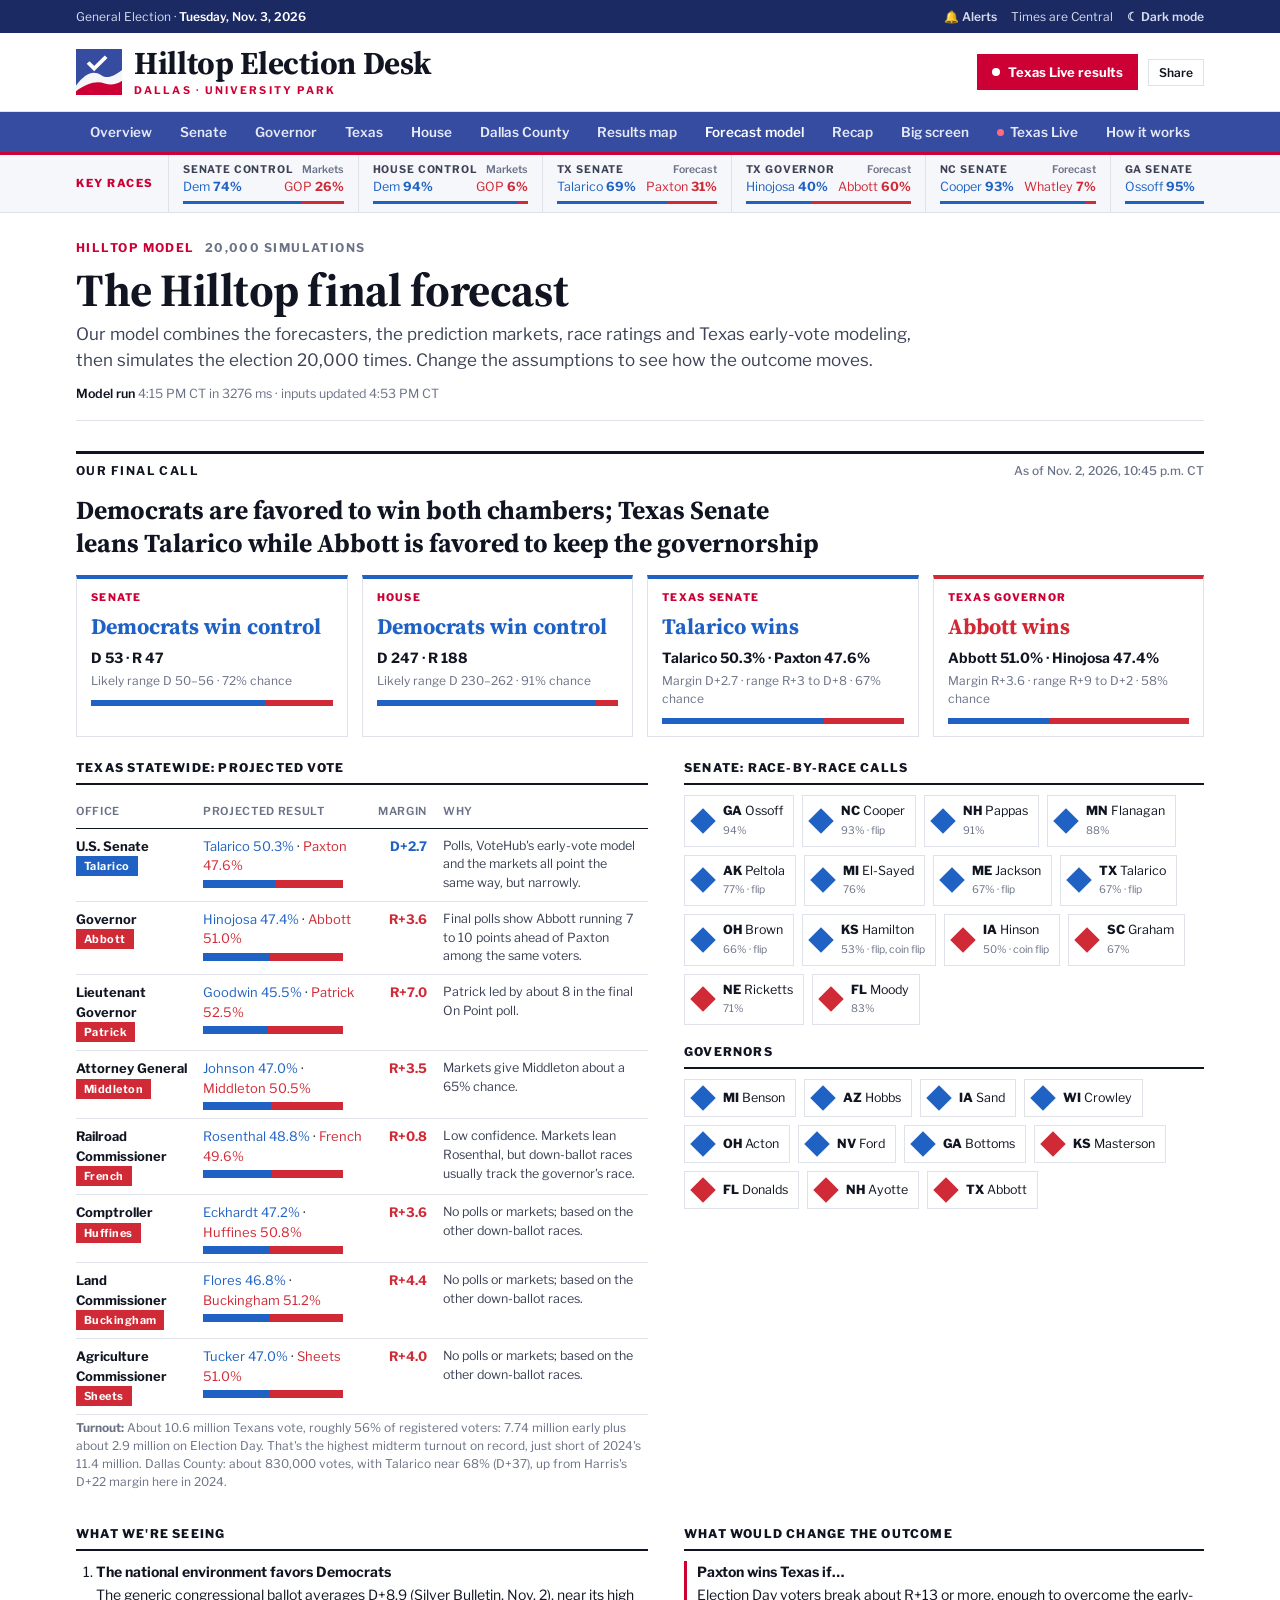
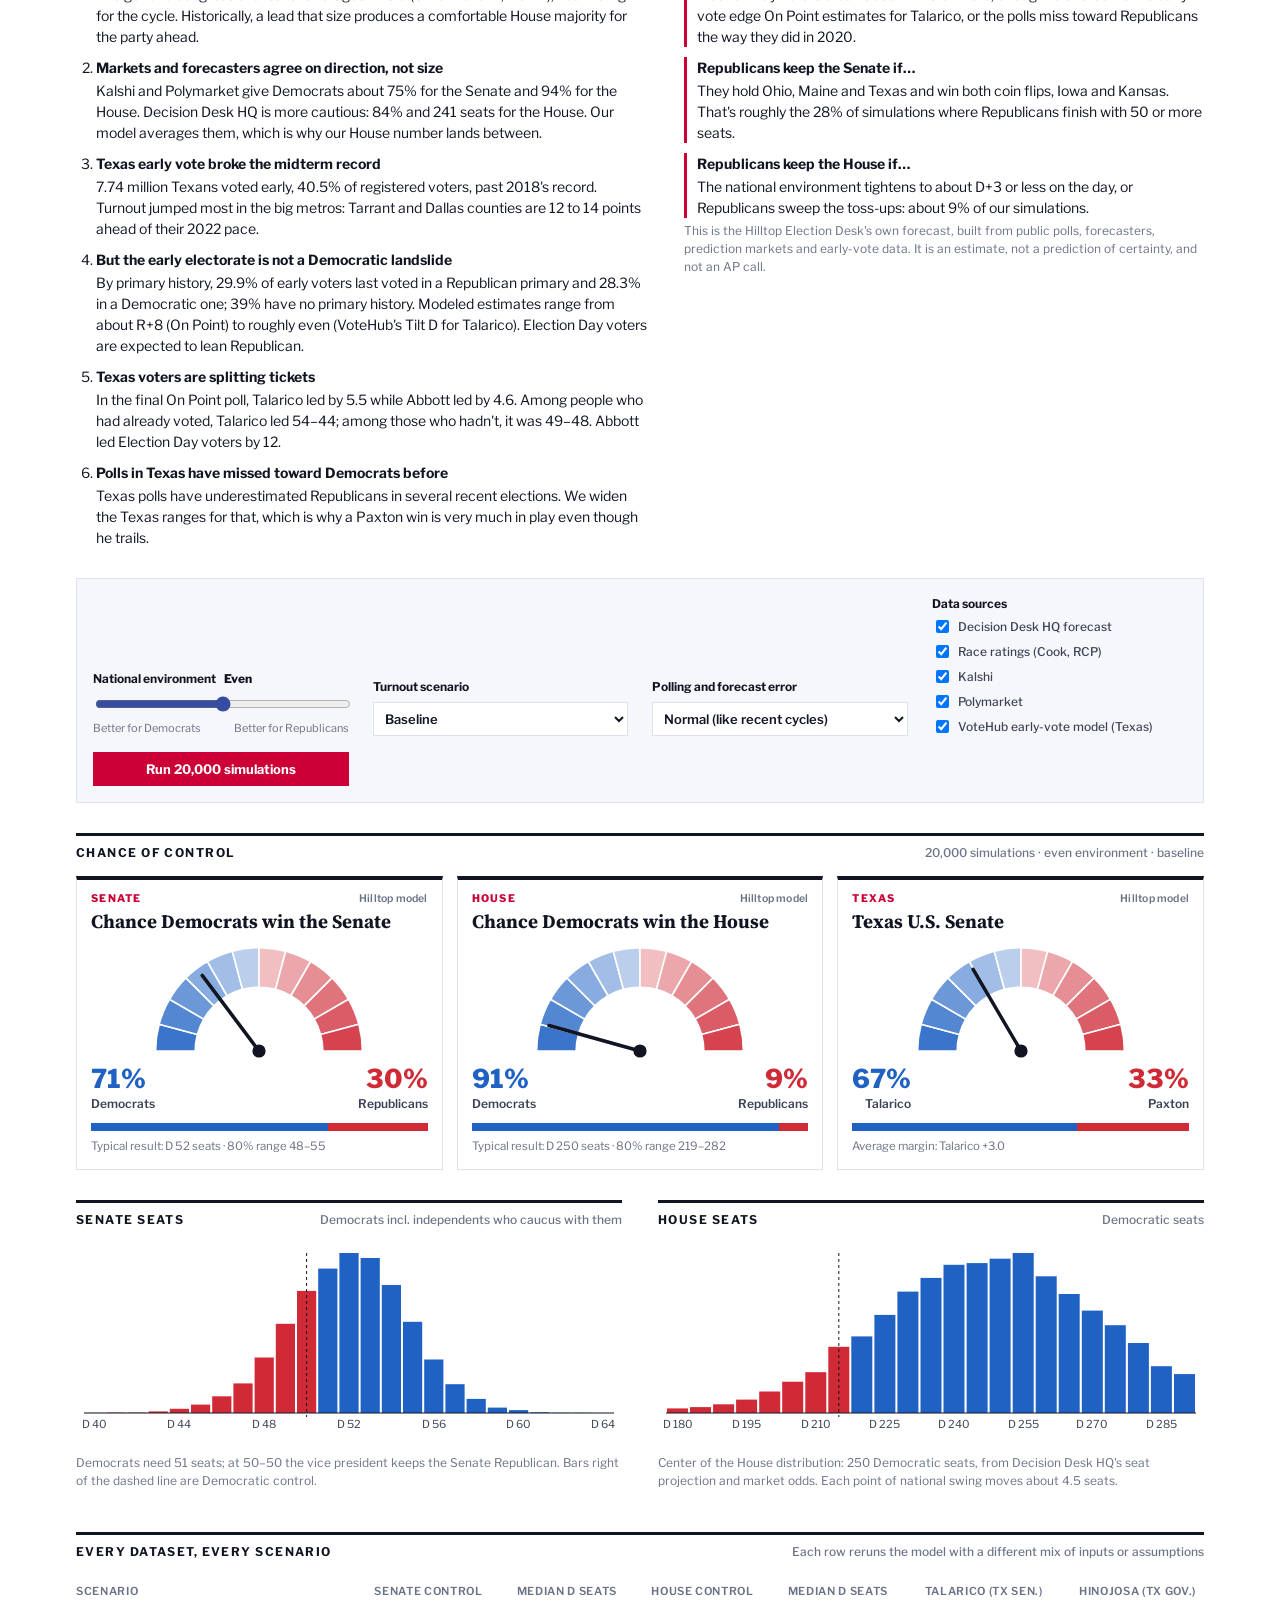
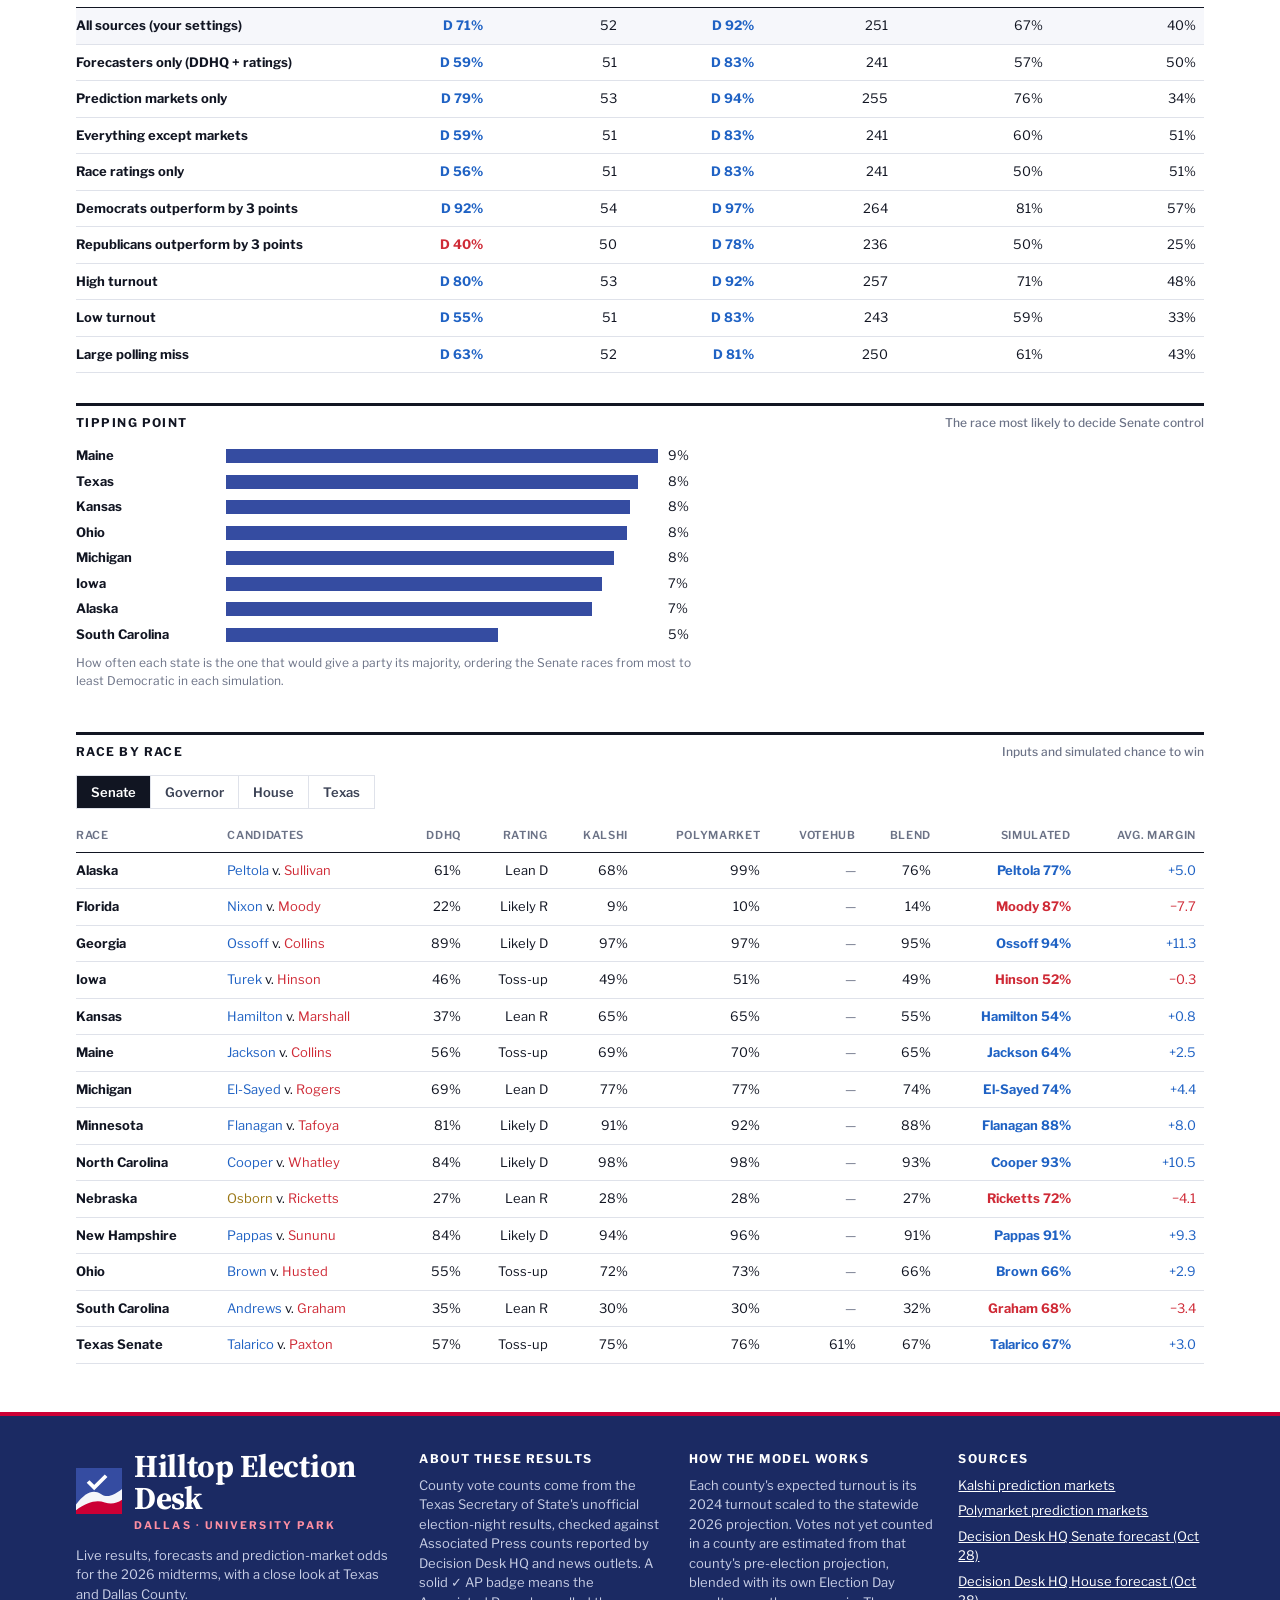
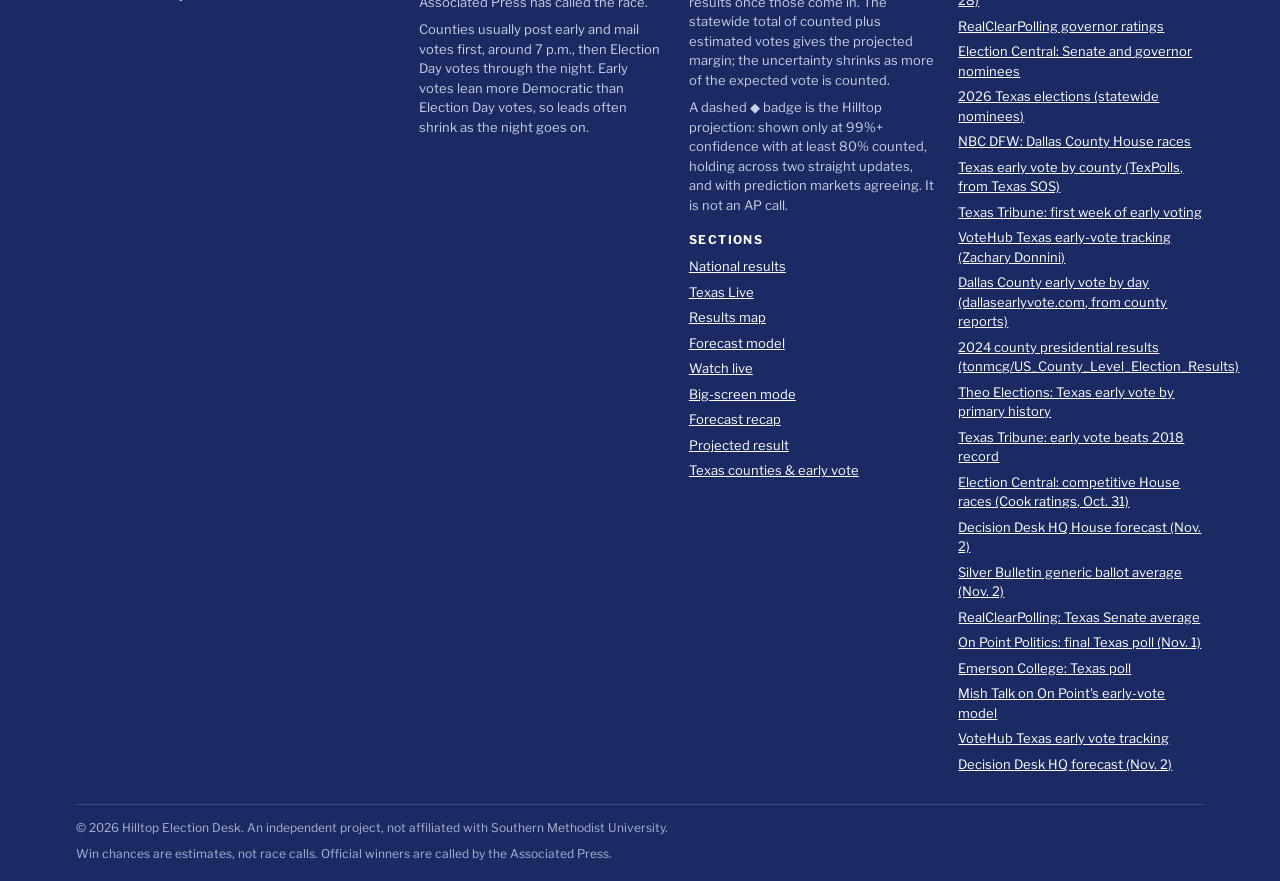
==== forecast.html @ 5ca23b51 "Fix live TV check (placeholder filter was flagging real streams); add YouTube fallback link Co-Autho" ====
<!doctype html>
<html lang="en">
<head>
<meta charset="utf-8">
<meta name="build" content="1793746517">
<meta name="viewport" content="width=device-width,initial-scale=1,viewport-fit=cover">
<title>Forecast Model · Hilltop Election Desk</title>
<meta name="description" content="The Hilltop forecast: 20,000 simulations of the 2026 midterms combining forecasters, prediction markets, ratings and early-vote modeling.">
<meta property="og:title" content="Forecast Model · Hilltop Election Desk">
<meta property="og:description" content="Live Texas results county by county, with a live projection.">
<meta property="og:type" content="website">
<meta property="og:image" content="https://analyticsguy214.github.io/election/og.png">
<meta name="twitter:card" content="summary_large_image">
<meta name="twitter:image" content="https://analyticsguy214.github.io/election/og.png">
<meta name="theme-color" content="#354CA1">
<link rel="icon" href="data:image/svg+xml,%3Csvg xmlns='http://www.w3.org/2000/svg' viewBox='0 0 32 32'%3E%3Crect width='32' height='32' fill='%23354CA1'/%3E%3Crect y='26' width='32' height='6' fill='%23CC0035'/%3E%3Ctext x='16' y='22' font-family='Georgia,serif' font-weight='700' font-size='20' fill='white' text-anchor='middle'%3EH%3C/text%3E%3C/svg%3E">
<link rel="preconnect" href="https://fonts.googleapis.com">
<link rel="preconnect" href="https://fonts.gstatic.com" crossorigin>
<link rel="stylesheet" href="https://fonts.googleapis.com/css2?family=Libre+Franklin:wght@400;500;600;700;800&family=Source+Serif+4:opsz,wght@8..60,600;8..60,700&display=swap">
<link rel="stylesheet" href="assets/styles.css?v=1793746517">
<link rel="stylesheet" href="assets/pages.css?v=1793746517">
<style>body{margin:0}</style>
</head>
<body>
<div class="util"><div class="wrap"><span>General Election · <b>Tuesday, Nov. 3, 2026</b></span><span class="utilr"><span id="utilRight">Times are Central</span><button id="themeBtn" type="button">☾ Dark mode</button></span></div></div>
<div class="brandbar"><div class="wrap">
  <a class="logo" href="./" aria-label="Hilltop Election Desk home"><svg viewBox="0 0 48 48" aria-hidden="true"><rect width="48" height="48" fill="#354CA1"/><path d="M0 38 C10 25 18 22 26 27 C32 31 38 30 48 22 V48 H0Z" fill="#fff" opacity=".95"/><path d="M0 44 C12 35 22 33 30 36 C37 38 42 37 48 33 V48 H0Z" fill="#CC0035"/><path d="M14 15.5 l5 5 l11-11" fill="none" stroke="#fff" stroke-width="4" stroke-linecap="square"/></svg><span class="wm"><b>Hilltop Election Desk</b><small>Dallas · University Park</small></span></a>
  <div class="brandcta"><a class="cta primary" href="texas.html"><span class="dot"></span>Texas Live results</a><button class="sharebtn" type="button" data-share="native">Share</button></div>
</div></div>
<header class="mast">
  <div class="wrap">
    <nav class="sections" aria-label="Sections">
      <a href="./#all">Overview</a>
      <a href="./#senate">Senate</a>
      <a href="./#governor">Governor</a>
      <a href="./#texas">Texas</a>
      <a href="./#house">House</a>
      <a href="./#dfw">Dallas County</a>
      <span class="sep"></span>
      <a href="map.html">Results map</a>
      <a href="forecast.html" aria-current="page">Forecast model</a>
      <a href="recap.html">Recap</a>
      <a href="tv.html">Big screen</a>
      <a class="livelink" href="texas.html"><span class="dot"></span>Texas Live</a>
      <a href="./#method">How it works</a>
    </nav>
  </div>
</header>
<div class="ticker"><div class="wrap"><span class="tlab">Key races</span><div class="ttrack" id="tickerTrack"></div></div></div>



<main class="pg">
  <div class="wrap">
    <div class="hed">
      <div class="kicker"><span>Hilltop model</span><span class="muted">20,000 simulations</span></div>
      <h1>The Hilltop final forecast</h1>
      <p class="dek">Our model combines the forecasters, the prediction markets, race ratings and Texas early-vote modeling, then simulates the election 20,000 times. Change the assumptions to see how the outcome moves.</p>
      <div class="byline"><span id="fresh">Loading…</span></div>
    </div>
    <div class="notice" id="notice" hidden></div>
    <section aria-labelledby="final-h" id="final" class="final">
      <h2 class="slabel" id="final-h">Our final call <span id="finalAsOf"></span></h2>
      <p class="final-hed" id="finalHed"></p>
      <div class="fc-cards fin4" id="finalCards"></div>
      <div class="fin-two">
        <div><h3>Texas statewide: projected vote</h3><div class="tblwrap"><table class="rtable" id="finalTx"></table></div><p class="note" id="finalTurn"></p></div>
        <div><h3>Senate: race-by-race calls</h3><div class="callgrid" id="finalSen"></div><h3 style="margin-top:18px">Governors</h3><div class="callgrid" id="finalGov"></div></div>
      </div>
      <div class="fin-two">
        <div><h3>What we're seeing</h3><ol class="factors" id="finalFactors"></ol></div>
        <div><h3>What would change the outcome</h3><ul class="factors flips" id="finalFlip"></ul><p class="note">This is the Hilltop Election Desk's own forecast, built from public polls, forecasters, prediction markets and early-vote data. It is an estimate, not a prediction of certainty, and not an AP call.</p></div>
      </div>
    </section>

    <section class="fc-controls" aria-label="Model settings">
      <div class="ctl-g"><label for="env">National environment <output id="envOut">Even</output></label><input type="range" id="env" min="-8" max="8" step="0.5" value="0"><div class="ctl-s"><span>Better for Democrats</span><span>Better for Republicans</span></div></div>
      <div class="ctl-g"><label for="turn">Turnout scenario</label><select id="turn"><option value="base">Baseline</option><option value="high">High turnout (new and young voters surge)</option><option value="low">Low turnout (only regular voters)</option></select></div>
      <div class="ctl-g"><label for="err">Polling and forecast error</label><select id="err"><option value="1">Normal (like recent cycles)</option><option value="1.5">Large (a 2016- or 2020-style miss)</option><option value="0.7">Small</option></select></div>
      <fieldset class="ctl-g"><legend>Data sources</legend>
        <label><input type="checkbox" id="srcDD" checked> Decision Desk HQ forecast</label>
        <label><input type="checkbox" id="srcRT" checked> Race ratings (Cook, RCP)</label>
        <label><input type="checkbox" id="srcKA" checked> Kalshi</label>
        <label><input type="checkbox" id="srcPM" checked> Polymarket</label>
        <label><input type="checkbox" id="srcVH" checked> VoteHub early-vote model (Texas)</label>
      </fieldset>
      <button class="cta primary" type="button" id="rerun">Run 20,000 simulations</button>
    </section>
    <section aria-labelledby="fc-top" class="fc-top">
      <h2 class="slabel" id="fc-top">Chance of control <span id="simInfo"></span></h2>
      <div class="fc-cards" id="fcCards"></div>
    </section>
    <section class="fc-two">
      <div><h2 class="slabel">Senate seats <span>Democrats incl. independents who caucus with them</span></h2><div class="svgwrap" id="senHist"></div><p class="note" id="senNote"></p></div>
      <div><h2 class="slabel">House seats <span>Democratic seats</span></h2><div class="svgwrap" id="houHist"></div><p class="note" id="houNote"></p></div>
    </section>
    <section aria-labelledby="sc-h">
      <h2 class="slabel" id="sc-h">Every dataset, every scenario <span>Each row reruns the model with a different mix of inputs or assumptions</span></h2>
      <div class="tblwrap"><table class="rtable" id="scen"></table></div>
    </section>
    <section aria-labelledby="tp-h">
      <h2 class="slabel" id="tp-h">Tipping point <span>The race most likely to decide Senate control</span></h2>
      <div id="tipping" class="tipbars"></div>
    </section>
    <section aria-labelledby="rt-h">
      <h2 class="slabel" id="rt-h">Race by race <span>Inputs and simulated chance to win</span></h2>
      <div class="seg-ctl" role="tablist" id="rtTabs"><button role="tab" data-g="senate" aria-selected="true">Senate</button><button role="tab" data-g="governor" aria-selected="false">Governor</button><button role="tab" data-g="house" aria-selected="false">House</button><button role="tab" data-g="texas" aria-selected="false">Texas</button></div>
      <div class="tblwrap"><table class="rtable" id="fcTable"></table></div>
    </section>
  </div>
</main>
<footer class="site" id="method">
  <div class="wrap">
    <div>
      <a class="logo" href="./"><svg viewBox="0 0 48 48" aria-hidden="true"><rect width="48" height="48" fill="#354CA1"/><path d="M0 38 C10 25 18 22 26 27 C32 31 38 30 48 22 V48 H0Z" fill="#fff" opacity=".95"/><path d="M0 44 C12 35 22 33 30 36 C37 38 42 37 48 33 V48 H0Z" fill="#CC0035"/><path d="M14 15.5 l5 5 l11-11" fill="none" stroke="#fff" stroke-width="4" stroke-linecap="square"/></svg><span class="wm"><b>Hilltop Election Desk</b><small>Dallas · University Park</small></span></a>
      <p style="margin-top:14px">Live results, forecasts and prediction-market odds for the 2026 midterms, with a close look at Texas and Dallas County.</p>
    </div>
    <div>
      <h4>About these results</h4>
      <p>County vote counts come from the Texas Secretary of State's unofficial election-night results, checked against Associated Press counts reported by Decision Desk HQ and news outlets. A solid ✓ AP badge means the Associated Press has called the race.</p>
      <p>Counties usually post early and mail votes first, around 7 p.m., then Election Day votes through the night. Early votes lean more Democratic than Election Day votes, so leads often shrink as the night goes on.</p>
    </div>
    <div>
      <h4>How the model works</h4>
      <p>Each county's expected turnout is its 2024 turnout scaled to the statewide 2026 projection. Votes not yet counted in a county are estimated from that county's pre-election projection, blended with its own Election Day results once those come in. The statewide total of counted plus estimated votes gives the projected margin; the uncertainty shrinks as more of the expected vote is counted.</p>
      <p>A dashed ◆ badge is the Hilltop projection: shown only at 99%+ confidence with at least 80% counted, holding across two straight updates, and with prediction markets agreeing. It is not an AP call.</p>
      <h4 style="margin-top:16px">Sections</h4>
      <ul><li><a href="./">National results</a></li><li><a href="texas.html">Texas Live</a></li><li><a href="map.html">Results map</a></li><li><a href="forecast.html">Forecast model</a></li><li><a href="./#watch">Watch live</a></li><li><a href="tv.html">Big-screen mode</a></li><li><a href="recap.html">Forecast recap</a></li><li><a href="./#projection">Projected result</a></li><li><a href="./#counties">Texas counties &amp; early vote</a></li></ul>
    </div>
    <div>
      <h4>Sources</h4>
      <ul id="sources"><li>Loading…</li></ul>
    </div>
    <div class="legal"><span>© 2026 Hilltop Election Desk. An independent project, not affiliated with Southern Methodist University.</span><span>Win chances are estimates, not race calls. Official winners are called by the Associated Press.</span></div>
  </div>
</footer>
<script src="assets/chrome.js?v=1793746517"></script>
<script src="assets/core.js?v=1793746517"></script>
<script src="assets/forecast.js?v=1793746517"></script>
</body>
</html>
---- assets/styles.css ----
/* Layout: newsroom results site. Utility bar, SMU-blue masthead + section nav, serif headline, balance-of-power module, Senate tile map, odds chart, then AP-style results tables in a two-column grid. */
:root{
  --smu-blue:#354CA1; --smu-navy:#1b2a63; --smu-red:#CC0035;
  --bg:#ffffff; --panel:#f6f7fb; --fg:#111522; --fg-2:#3b4255; --muted:#6b7286; --rule:#dfe2ea; --rule-strong:#111522;
  --dem:#1f62c4; --dem-2:#8fb0e3; --dem-3:#d6e2f5;
  --rep:#cf2a36; --rep-2:#ec9aa0; --rep-3:#f8dadc;
  --ind:#9a7614; --ind-2:#dcc78a;
  --neutral:#e3e5ec; --neutral-2:#c9cdd8;
  --nav-fg:#ffffff;
  --f-serif:"Source Serif 4",Georgia,"Times New Roman",serif;
  --f-sans:"Libre Franklin","Helvetica Neue",Arial,sans-serif;
}
@media (prefers-color-scheme: dark){ :root:not([data-theme="light"]){
  --bg:#0e111a; --panel:#161a26; --fg:#eef0f6; --fg-2:#c4c9d8; --muted:#929ab0; --rule:#2a3041; --rule-strong:#eef0f6;
  --dem:#5b8ef0; --dem-2:#35558f; --dem-3:#1e2b47; --rep:#f0606b; --rep-2:#8e3a42; --rep-3:#40212a;
  --ind:#d8b14e; --ind-2:#6b5726; --neutral:#2a3041; --neutral-2:#3a4256; --smu-navy:#141f4d; color-scheme:dark } }
:root[data-theme="dark"]{
  --bg:#0e111a; --panel:#161a26; --fg:#eef0f6; --fg-2:#c4c9d8; --muted:#929ab0; --rule:#2a3041; --rule-strong:#eef0f6;
  --dem:#5b8ef0; --dem-2:#35558f; --dem-3:#1e2b47; --rep:#f0606b; --rep-2:#8e3a42; --rep-3:#40212a;
  --ind:#d8b14e; --ind-2:#6b5726; --neutral:#2a3041; --neutral-2:#3a4256; --smu-navy:#141f4d; color-scheme:dark }
*{box-sizing:border-box}
html{scroll-padding-top:60px}
body{background:var(--bg);color:var(--fg);font-family:var(--f-sans);font-size:15px;line-height:1.5;-webkit-font-smoothing:antialiased}
body::before{content:"";position:fixed;inset:0 0 auto;height:env(safe-area-inset-top,0px);z-index:20;background:var(--smu-navy)}
.wrap{max-width:1160px;margin:0 auto;padding-left:max(16px,env(safe-area-inset-left,0px));padding-right:max(16px,env(safe-area-inset-right,0px))}
.num{font-variant-numeric:tabular-nums}

/* utility + masthead */
.util{background:var(--smu-navy);color:#d7dcef;font-size:12px}
.util .wrap{display:flex;justify-content:space-between;gap:12px;padding-block:7px;flex-wrap:wrap}
.util b{color:#fff;font-weight:600}
.mast{background:var(--smu-blue);color:var(--nav-fg);border-bottom:4px solid var(--smu-red);position:sticky;top:env(safe-area-inset-top,0px);z-index:15}
.mast .wrap{display:flex;align-items:center;gap:8px 28px;flex-wrap:wrap;padding-block:10px}
.brand{display:flex;align-items:center;gap:10px;text-decoration:none;color:#fff}
.brand .mark{width:34px;height:34px;border:2px solid #fff;display:grid;place-items:center;font-family:var(--f-serif);font-weight:700;font-size:19px;line-height:1}
.brand .name{font-family:var(--f-serif);font-weight:700;font-size:20px;letter-spacing:.005em;line-height:1.05}
.brand .name small{display:block;font-family:var(--f-sans);font-weight:600;font-size:10.5px;letter-spacing:.16em;text-transform:uppercase;opacity:.85}
nav.sections{display:flex;gap:2px;flex-wrap:wrap;margin-left:auto}
nav.sections button{background:none;border:0;color:#e6e9f6;font:600 13px var(--f-sans);padding:8px 11px;cursor:pointer;border-bottom:3px solid transparent;margin-bottom:-3px}
nav.sections button:hover{color:#fff}
nav.sections button[aria-selected="true"]{color:#fff;border-bottom-color:#fff}
button:focus-visible,a:focus-visible{outline:2px solid var(--smu-red);outline-offset:2px}

/* headline */
.hed{padding-block:26px 18px;border-bottom:1px solid var(--rule)}
.kicker{display:flex;align-items:center;gap:10px;font-size:12px;font-weight:700;letter-spacing:.12em;text-transform:uppercase;color:var(--smu-red)}
.live{display:inline-flex;align-items:center;gap:6px;background:var(--smu-red);color:#fff;padding:2px 8px;font-size:11px;letter-spacing:.1em}
.live i{width:7px;height:7px;border-radius:50%;background:#fff;animation:blink 1.2s infinite}
.live.off{background:var(--neutral);color:var(--fg-2)} .live.off i{background:var(--muted);animation:none}
@keyframes blink{50%{opacity:.25}}
@media (prefers-reduced-motion:reduce){.live i{animation:none}}
h1{font-family:var(--f-serif);font-weight:700;font-size:clamp(30px,5vw,46px);line-height:1.08;margin:8px 0 8px;letter-spacing:-.01em;text-wrap:balance}
.dek{font-size:17px;color:var(--fg-2);max-width:70ch;margin:0}
.byline{margin-top:12px;font-size:12.5px;color:var(--muted);display:flex;gap:6px 16px;flex-wrap:wrap}
.byline b{color:var(--fg);font-weight:600}

main .wrap{display:flex;flex-direction:column;gap:34px;padding-block:24px 48px}
.notice{border-left:3px solid var(--smu-red);background:var(--panel);padding:10px 14px;font-size:14px}
.slabel{font-size:12px;font-weight:700;letter-spacing:.12em;text-transform:uppercase;color:var(--fg);border-top:3px solid var(--rule-strong);padding-top:8px;margin:0 0 14px;display:flex;justify-content:space-between;gap:10px;flex-wrap:wrap}
.slabel span{font-weight:500;letter-spacing:0;text-transform:none;color:var(--muted)}

/* balance of power */
.bop{display:grid;grid-template-columns:1fr 1fr;gap:28px 40px}
@media (max-width:820px){.bop{grid-template-columns:1fr}}
.chamber{min-width:0}
.chamber h2{font-family:var(--f-serif);font-size:24px;margin:0 0 10px;display:flex;justify-content:space-between;align-items:baseline;gap:8px}
.chamber h2 span{font-family:var(--f-sans);font-size:12.5px;font-weight:500;color:var(--muted)}
.tallies{display:flex;justify-content:space-between;align-items:flex-end;margin-bottom:8px;gap:12px}
.tally .n{font-family:var(--f-sans);font-weight:800;font-size:38px;line-height:1}
.tally .l{font-size:12px;font-weight:600;color:var(--fg-2)}
.tally.r{text-align:right}
.tally.d .n{color:var(--dem)} .tally.r .n{color:var(--rep)}
.seats{position:relative;display:flex;height:34px;gap:0}
.seats .seg{height:100%;transition:flex-basis .6s ease}
.seats .mark{position:absolute;top:-6px;bottom:-6px;width:0;border-left:2px solid var(--rule-strong)}
.seats .mark span{position:absolute;top:-19px;left:50%;transform:translateX(-50%);font-size:11px;font-weight:700;white-space:nowrap;background:var(--bg);padding:0 4px}
.legend{display:flex;flex-wrap:wrap;gap:4px 14px;margin-top:10px;font-size:12px;color:var(--fg-2)}
.legend i{display:inline-block;width:11px;height:11px;vertical-align:-1px;margin-right:5px}
.prob{margin-top:14px;display:grid;grid-template-columns:auto 1fr auto;gap:10px;align-items:center;font-size:13px}
.prob .bar{display:flex;height:8px;background:var(--neutral)}
.prob .bar div{height:100%;transition:width .6s ease}
.prob b{font-weight:700}

/* map */
.mapgrid{display:grid;grid-template-columns:minmax(0,1.15fr) minmax(0,1fr);gap:28px 40px;align-items:start}
@media (max-width:820px){.mapgrid{grid-template-columns:1fr}}
.tilemap{display:grid;grid-template-columns:repeat(12,1fr);gap:3px;max-width:560px}
.tile{aspect-ratio:1;display:flex;flex-direction:column;align-items:center;justify-content:center;font-size:11px;font-weight:700;line-height:1.05;background:var(--neutral);color:var(--muted);border:0;padding:0;cursor:default;font-family:var(--f-sans)}
.tile small{font-weight:500;font-size:9px;opacity:.9}
.tile.up{cursor:pointer}
.tile.up:hover{outline:2px solid var(--rule-strong);outline-offset:-2px}
.maplegend{display:flex;flex-wrap:wrap;gap:6px 16px;font-size:12px;color:var(--fg-2);margin-top:12px}
.maplegend i{display:inline-block;width:12px;height:12px;vertical-align:-2px;margin-right:5px}
.chart{min-width:0}
.chart h3{font-family:var(--f-serif);font-size:20px;margin:0 0 4px}
.chart p{margin:0 0 10px;font-size:13px;color:var(--muted)}
.svgwrap{overflow-x:auto}

/* results tables */
.sechead{display:flex;justify-content:space-between;align-items:baseline;gap:10px;flex-wrap:wrap;border-top:3px solid var(--rule-strong);padding-top:8px;margin-bottom:6px}
.sechead h2{font-family:var(--f-serif);font-size:28px;margin:0}
.sechead span{font-size:13px;color:var(--muted)}
.secdek{color:var(--fg-2);font-size:14px;margin:0 0 16px;max-width:70ch}
.results{display:grid;grid-template-columns:repeat(2,minmax(0,1fr));gap:30px 40px}
@media (max-width:820px){.results{grid-template-columns:1fr}}
.rt{min-width:0;border-top:1px solid var(--rule);padding-top:12px}
.rt header{display:flex;justify-content:space-between;align-items:flex-start;gap:10px;margin-bottom:8px}
.rt h3{font-family:var(--f-serif);font-size:21px;margin:0;line-height:1.15}
.rt .office{font-size:12px;font-weight:600;text-transform:uppercase;letter-spacing:.08em;color:var(--muted);margin-top:2px}
.status{font-size:11.5px;font-weight:700;text-transform:uppercase;letter-spacing:.06em;padding:3px 8px;white-space:nowrap;border:1px solid var(--rule);color:var(--fg-2)}
.status.won-D{background:var(--dem);border-color:var(--dem);color:#fff}
.status.won-R{background:var(--rep);border-color:var(--rep);color:#fff}
.status.won-I{background:var(--ind);border-color:var(--ind);color:#fff}
.status.lean{border-color:currentColor}
table{width:100%;border-collapse:collapse;font-size:14px}
th{font-size:11px;font-weight:600;text-transform:uppercase;letter-spacing:.06em;color:var(--muted);text-align:right;padding:4px 0 6px;border-bottom:1px solid var(--rule-strong)}
th:first-child{text-align:left}
td{padding:8px 0;border-bottom:1px solid var(--rule);text-align:right;vertical-align:middle}
td:first-child{text-align:left}
td.c{display:flex;align-items:center;gap:8px;min-width:0}
td .sw{width:4px;align-self:stretch;flex:none}
td .nm{font-weight:600}
td .nm em{font-style:normal;font-weight:400;color:var(--muted);font-size:12.5px}
td .check{color:inherit;font-weight:800;margin-left:4px}
tr.win td .nm{font-weight:800}
td.pc{width:120px;font-weight:700}
td.pc .pbar{height:5px;background:var(--neutral);margin-top:4px}
td.pc .pbar i{display:block;height:100%;margin-left:auto;transition:width .6s ease}
td.vt{width:110px;color:var(--fg-2)}
.rfoot{display:flex;justify-content:space-between;align-items:center;gap:8px 16px;flex-wrap:wrap;font-size:12.5px;color:var(--fg-2);margin-top:8px}
.rfoot .rep{display:flex;align-items:center;gap:8px}
.meter{width:90px;height:5px;background:var(--neutral)}
.meter i{display:block;height:100%;background:var(--fg-2)}
.wp b{font-weight:700}
.note{font-size:12px;color:var(--muted);margin-top:4px}

footer{border-top:1px solid var(--rule);background:var(--panel)}
footer .wrap{padding-block:26px 40px;display:grid;grid-template-columns:repeat(auto-fit,minmax(260px,1fr));gap:24px;font-size:13px;color:var(--fg-2)}
footer h4{font-size:12px;font-weight:700;letter-spacing:.12em;text-transform:uppercase;color:var(--fg);margin:0 0 8px}
footer p{margin:0 0 8px}
footer a{color:var(--dem)}
footer ul{margin:0;padding-left:16px}
.empty{padding:28px;text-align:center;color:var(--muted);border:1px dashed var(--rule)}

.mkts,.mline{display:flex;flex-wrap:wrap;gap:4px 14px;align-items:baseline;font-size:12.5px;color:var(--fg-2);margin-top:8px}
.mlbl{font-size:10.5px;font-weight:700;letter-spacing:.1em;text-transform:uppercase;color:var(--muted)}
.mkts b,.mline b{color:var(--fg)}
.muted{color:var(--muted)}

.projgrid{display:grid;grid-template-columns:minmax(0,1.2fr) minmax(0,1fr);gap:28px 40px}
@media (max-width:820px){.projgrid{grid-template-columns:1fr}}
.projcard,.evcard{min-width:0}
.projtop{display:flex;align-items:center;gap:10px;margin-bottom:6px}
.projtop select{font:600 14px var(--f-sans);color:var(--fg);background:var(--bg);border:1px solid var(--rule);padding:6px 8px;max-width:100%}
.projcard h3{font-family:var(--f-serif);font-size:24px;margin:4px 0 10px}
.projnames{display:flex;justify-content:space-between;gap:12px;margin-bottom:8px}
.projnames .pn{min-width:0}
.projnames .pn:last-child{text-align:right}
.projnames .pv{font-weight:800;font-size:40px;line-height:1;font-variant-numeric:tabular-nums}
.projnames .pl{font-size:13px;font-weight:600;color:var(--fg-2)}
.projnames .pc{font-size:12.5px;color:var(--muted);font-variant-numeric:tabular-nums}
.projbar{position:relative;height:28px;background:var(--neutral);overflow:hidden}
.projbar .a,.projbar .b{position:absolute;top:0;bottom:0;transition:width .6s ease,left .6s ease}
.projbar .band{position:absolute;top:0;bottom:0;background:repeating-linear-gradient(135deg,rgba(255,255,255,.55) 0 4px,transparent 4px 8px);border-left:1px solid var(--bg);border-right:1px solid var(--bg)}
.projbar .mid{position:absolute;top:-2px;bottom:-2px;left:50%;border-left:2px dashed var(--rule-strong)}
.projscale{display:flex;justify-content:space-between;font-size:11px;color:var(--muted);margin-top:3px}
.projstats{display:grid;grid-template-columns:repeat(auto-fit,minmax(150px,1fr));gap:10px 18px;margin-top:14px;border-top:1px solid var(--rule);padding-top:12px}
.projstats .k{font-size:11px;font-weight:700;letter-spacing:.08em;text-transform:uppercase;color:var(--muted)}
.projstats .v{font-size:17px;font-weight:700;font-variant-numeric:tabular-nums}
.projstats .s{font-size:12px;color:var(--muted)}
.evcard h3{font-family:var(--f-serif);font-size:20px;margin:0 0 8px}
.evbig{font-weight:800;font-size:34px;line-height:1;font-variant-numeric:tabular-nums}
.evsub{font-size:13px;color:var(--fg-2);margin:4px 0 12px}
.evbar{position:relative;height:16px;background:var(--neutral);margin:6px 0 4px}
.evbar i{position:absolute;top:0;bottom:0;left:0;background:var(--smu-blue)}
.evbar b{position:absolute;top:0;bottom:0;background:var(--dem-3)}
.evbar .tick{position:absolute;top:-4px;bottom:-4px;border-left:2px solid var(--rule-strong)}
.evrow{display:flex;justify-content:space-between;gap:8px;font-size:12.5px;color:var(--fg-2);flex-wrap:wrap}
.evsplit{display:flex;height:12px;margin:6px 0 4px}
.evsplit div{height:100%}
.evblock{border-top:1px solid var(--rule);padding-top:12px;margin-top:14px}

.outc h2{font-family:var(--f-serif);font-size:24px;margin:0 0 8px}
.orow{display:grid;grid-template-columns:110px 64px 1fr;gap:4px 12px;align-items:baseline;padding:8px 0;border-bottom:1px solid var(--rule)}
.oname{font-weight:700}
.opct{font-weight:800;font-size:24px;line-height:1}
.odesc{font-size:13px;color:var(--fg-2)}
@media (max-width:480px){.orow{grid-template-columns:auto auto}.odesc{grid-column:1/-1}}

.ctygrid{display:grid;grid-template-columns:minmax(0,1.15fr) minmax(0,1fr);gap:28px 40px;align-items:start}
@media (max-width:820px){.ctygrid{grid-template-columns:1fr}}
.ctymap,.ctyside,.ctytable{min-width:0}
.seg-ctl{display:inline-flex;border:1px solid var(--rule);margin-bottom:10px;flex-wrap:wrap}
.seg-ctl button{background:var(--bg);color:var(--fg-2);border:0;border-right:1px solid var(--rule);font:600 12.5px var(--f-sans);padding:7px 12px;cursor:pointer}
.seg-ctl button:last-child{border-right:0}
.seg-ctl button[aria-selected="true"]{background:var(--fg);color:var(--bg)}
.mapbox{position:relative;max-width:600px}
#txMap{width:100%;height:auto;display:block}
#txMap path{stroke:var(--bg);stroke-width:.4;cursor:pointer}
#txMap path:hover,#txMap path.sel{stroke:var(--rule-strong);stroke-width:1.4}
#txMap .lbl{font:700 9px var(--f-sans);fill:var(--fg);pointer-events:none;paint-order:stroke;stroke:var(--bg);stroke-width:2.5px}
.maptip{position:absolute;z-index:3;background:var(--bg);border:1px solid var(--rule-strong);padding:8px 10px;font-size:12.5px;line-height:1.4;min-width:170px;max-width:240px;pointer-events:none;box-shadow:0 4px 14px rgba(0,0,0,.15)}
.maptip b{font-size:13.5px}
.ctylegend{display:flex;align-items:center;gap:8px;font-size:12px;color:var(--fg-2);margin-top:8px;flex-wrap:wrap}
.ctylegend .ramp{display:flex;height:10px;width:220px;max-width:60vw}
.ctylegend .ramp i{flex:1}
.ctyside h3,.ctytable h3{font-family:var(--f-serif);font-size:20px;margin:0 0 6px}
.dlegend{display:flex;gap:14px;font-size:12px;color:var(--fg-2);margin-top:6px}
.dlegend i{display:inline-block;width:11px;height:11px;vertical-align:-1px;margin-right:5px}
.ctytable{margin-top:22px}
.tblwrap{overflow-x:auto}
#ctyTable{min-width:640px}
#ctyTable td,#ctyTable th{padding:7px 8px}
#ctyTable th:first-child,#ctyTable td:first-child{padding-left:0}
#ctyTable tr{cursor:pointer}
#ctyTable tr:hover td{background:var(--panel)}
.mg{font-weight:700;font-variant-numeric:tabular-nums}
.splitbar{display:flex;height:6px;width:90px;margin-left:auto;margin-top:3px}

.status.hcall{border:1.5px dashed currentColor;background:var(--bg)}
.status small{font-size:9.5px;opacity:.85;margin-left:2px}

/* ===== Site chrome (v2): brand bar, nav bar, ticker, footer ===== */
:root{--brand-bg:var(--bg)}
.util .wrap{align-items:center}
.util .utilr{display:flex;align-items:center;gap:14px}
.util button{background:none;border:0;color:#d7dcef;font:600 12px var(--f-sans);cursor:pointer;padding:2px 0;display:inline-flex;align-items:center;gap:5px}
.util button:hover{color:#fff}
.brandbar{background:var(--brand-bg);border-bottom:1px solid var(--rule)}
.brandbar .wrap{display:flex;align-items:center;justify-content:space-between;gap:12px 24px;padding-block:14px;flex-wrap:wrap}
.logo{display:flex;align-items:center;gap:12px;text-decoration:none;color:var(--fg)}
.logo svg{width:46px;height:46px;flex:none}
.logo .wm{display:flex;flex-direction:column;line-height:1}
.logo .wm b{font-family:var(--f-serif);font-weight:700;font-size:clamp(24px,3.4vw,32px);letter-spacing:-.01em}
.logo .wm small{font:700 10.5px var(--f-sans);letter-spacing:.2em;text-transform:uppercase;color:var(--smu-red);margin-top:5px}
.brandcta{display:flex;align-items:center;gap:10px;flex-wrap:wrap}
.cta{display:inline-flex;align-items:center;gap:8px;text-decoration:none;font:700 13px var(--f-sans);padding:9px 14px;border:1.5px solid var(--fg);color:var(--fg)}
.cta.primary{background:var(--smu-red);border-color:var(--smu-red);color:#fff}
.cta .dot{width:8px;height:8px;border-radius:50%;background:currentColor;animation:blink 1.2s infinite}
.cta:hover{filter:brightness(1.08)}
.mast{background:var(--smu-blue);border-bottom:3px solid var(--smu-red)}
.mast .wrap{padding-block:0;gap:0}
.mast nav.sections{margin-left:0;gap:0;overflow-x:auto;scrollbar-width:none;flex-wrap:nowrap;width:100%}
.mast nav.sections::-webkit-scrollbar{display:none}
.mast nav.sections button,.mast nav.sections a{white-space:nowrap;padding:12px 14px;border-bottom:3px solid transparent;margin-bottom:-3px;color:#e6e9f6;font:600 13.5px var(--f-sans);text-decoration:none;display:inline-flex;align-items:center;gap:6px;background:none;border-top:0;border-left:0;border-right:0;cursor:pointer}
.mast nav.sections button:hover,.mast nav.sections a:hover{color:#fff;background:rgba(255,255,255,.06)}
.mast nav.sections [aria-selected="true"],.mast nav.sections [aria-current="page"]{color:#fff;border-bottom-color:#fff}
.mast nav.sections .sep{flex:1}
.mast nav.sections .livelink .dot{width:7px;height:7px;border-radius:50%;background:#ff6b81}
.mast .brand{display:none}
.ticker{background:var(--panel);border-bottom:1px solid var(--rule);overflow:hidden}
.ticker .wrap{display:flex;align-items:stretch;gap:0;padding-block:0}
.ticker .tlab{flex:none;display:flex;align-items:center;font:800 11px var(--f-sans);letter-spacing:.14em;text-transform:uppercase;color:var(--smu-red);padding-right:14px;border-right:1px solid var(--rule)}
.ticker .ttrack{display:flex;overflow-x:auto;scrollbar-width:none;gap:0;min-width:0}
.ticker .ttrack::-webkit-scrollbar{display:none}
.tk{flex:none;display:flex;flex-direction:column;justify-content:center;gap:2px;padding:8px 14px;border-right:1px solid var(--rule);text-decoration:none;color:var(--fg);min-width:150px}
.tk:hover{background:var(--bg)}
.tk .tn{font:700 10.5px var(--f-sans);letter-spacing:.08em;text-transform:uppercase;color:var(--fg-2);display:flex;justify-content:space-between;gap:8px}
.tk .tn em{font-style:normal;font-weight:600;color:var(--muted);letter-spacing:0;text-transform:none}
.tk .tc{display:flex;justify-content:space-between;gap:10px;font-size:12.5px;font-variant-numeric:tabular-nums}
.tk .tc b{font-weight:700}
.tk .tbar{display:flex;height:3px;background:var(--neutral);margin-top:2px}
.tk .tbar i{display:block;height:100%}
.byline .share{display:inline-flex;gap:6px}
.sharebtn{background:none;border:1px solid var(--rule);color:var(--fg);font:600 12px var(--f-sans);padding:5px 10px;cursor:pointer;display:inline-flex;align-items:center;gap:6px}
.sharebtn:hover{border-color:var(--fg)}
.toast{position:fixed;left:50%;bottom:calc(20px + env(safe-area-inset-bottom,0px));transform:translateX(-50%);background:var(--fg);color:var(--bg);font:600 13px var(--f-sans);padding:10px 16px;z-index:50}
.rail{display:grid;grid-template-columns:repeat(4,minmax(0,1fr));gap:14px}
@media (max-width:980px){.rail{grid-template-columns:repeat(2,minmax(0,1fr))}}
@media (max-width:520px){.rail{grid-template-columns:1fr}}
.rcard{display:block;text-decoration:none;color:var(--fg);border:1px solid var(--rule);border-top:4px solid var(--fg);padding:12px 14px 14px;background:var(--bg);min-width:0}
.rcard:hover{border-color:var(--fg-2)}
.rcard .rk{font:800 10.5px var(--f-sans);letter-spacing:.12em;text-transform:uppercase;color:var(--smu-red);display:flex;justify-content:space-between;gap:8px}
.rcard .rk span{color:var(--muted);font-weight:600;letter-spacing:.02em;text-transform:none}
.rcard h3{font-family:var(--f-serif);font-size:19px;margin:6px 0 10px;line-height:1.15}
.rcard .rs{display:flex;justify-content:space-between;align-items:flex-end;gap:8px}
.rcard .rs div{min-width:0}
.rcard .rs .p{font-weight:800;font-size:26px;line-height:1;font-variant-numeric:tabular-nums}
.rcard .rs .l{font-size:12px;color:var(--fg-2);font-weight:600;margin-top:3px}
.rcard .rs div:last-child{text-align:right}
.rcard .rb{display:flex;height:8px;margin-top:10px;background:var(--neutral)}
.rcard .rb i{display:block;height:100%}
.rcard .rf{font-size:11.5px;color:var(--muted);margin-top:7px}
footer.site{background:var(--smu-navy);color:#c9cfe6;border-top:4px solid var(--smu-red)}
footer.site .wrap{grid-template-columns:minmax(0,1.3fr) repeat(3,minmax(0,1fr));padding-block:34px 18px}
@media (max-width:860px){footer.site .wrap{grid-template-columns:1fr 1fr}}
@media (max-width:520px){footer.site .wrap{grid-template-columns:1fr}}
footer.site h4{color:#fff}
footer.site a{color:#fff}
footer.site p{color:#c9cfe6}
footer.site .logo{color:#fff}
footer.site .logo .wm small{color:#ff8fa3}
footer.site ul{list-style:none;padding:0;margin:0;display:flex;flex-direction:column;gap:6px}
footer.site .legal{grid-column:1/-1;border-top:1px solid rgba(255,255,255,.15);padding-top:14px;margin-top:6px;display:flex;justify-content:space-between;gap:8px 20px;flex-wrap:wrap;font-size:12px;color:#aab2d3}
footer.site details{margin-top:4px}
footer.site summary{cursor:pointer;color:#fff;font-weight:600;font-size:13px}

/* poll closings */
.pc-grid{display:grid;grid-template-columns:repeat(5,minmax(0,1fr));border-top:2px solid var(--rule-strong)}
@media (max-width:900px){.pc-grid{grid-template-columns:repeat(3,minmax(0,1fr))}}
@media (max-width:520px){.pc-grid{grid-template-columns:repeat(2,minmax(0,1fr))}}
.pc-slot{padding:12px 12px 14px;border-right:1px solid var(--rule);border-bottom:1px solid var(--rule);min-width:0}
.pc-slot.next{background:var(--rep-3);box-shadow:inset 0 3px 0 var(--smu-red)}
.pc-slot.done{opacity:.55}
.pc-t{font-family:var(--f-serif);font-weight:700;font-size:22px}
.pc-s{font-size:11px;font-weight:800;letter-spacing:.08em;text-transform:uppercase;color:var(--smu-red);min-height:16px;margin:2px 0 8px}
.pc-slot.done .pc-s{color:var(--muted)}
.pc-st{display:flex;flex-wrap:wrap;gap:4px}
.pc-st span{font:700 11.5px var(--f-sans);background:var(--panel);border:1px solid var(--rule);padding:3px 6px}
.pc-n{font-size:12px;color:var(--fg-2);margin-top:8px}
/* needles */
.rcard .needle{display:block;width:100%;max-width:220px;margin:-2px auto 4px}
/* live tv */
.tvwrap{max-width:900px}
.tvtabs{display:flex;gap:0;border:1px solid var(--rule);width:max-content;max-width:100%;overflow-x:auto;margin-bottom:10px}
.tvtabs button{background:var(--bg);color:var(--fg-2);border:0;border-right:1px solid var(--rule);font:600 13px var(--f-sans);padding:8px 14px;cursor:pointer;white-space:nowrap}
.tvtabs button:last-child{border-right:0}
.tvtabs button[aria-selected="true"]{background:var(--fg);color:var(--bg)}
.tvbox{position:relative;aspect-ratio:16/9;max-width:100%;background:#0b0f1c;border:1px solid var(--rule)}
.tvbox iframe{position:absolute;inset:0;width:100%;height:100%;border:0}
.tvplay{position:absolute;inset:0;width:100%;display:flex;flex-direction:column;align-items:center;justify-content:center;gap:10px;background:linear-gradient(160deg,#1b2a63,#0b0f1c);color:#fff;border:0;cursor:pointer;font:700 18px var(--f-sans);padding:20px;text-align:center}
.tvplay small{font:500 12.5px var(--f-sans);color:#c9cfe6;max-width:420px}
.tvplay .tri{width:0;height:0;border-left:26px solid #fff;border-top:16px solid transparent;border-bottom:16px solid transparent;margin-left:6px}
.tvopen{display:inline-block;margin-top:8px;font-size:13px;color:var(--dem)}
/* splash */
.splash{position:fixed;inset:0;z-index:100;display:flex;flex-direction:column;align-items:center;justify-content:center;gap:14px;background:radial-gradient(1200px 600px at 30% 40%,rgba(53,76,161,.12),transparent),radial-gradient(900px 500px at 75% 60%,rgba(204,0,53,.10),transparent),var(--bg);transition:opacity .45s ease;text-align:center;padding:24px}
.splash.out{opacity:0;pointer-events:none}
.splash svg.lg{width:88px;height:88px}
.splash .sw{font-family:var(--f-serif);font-weight:700;font-size:clamp(28px,6vw,44px);line-height:1.05}
.splash .sd{font:700 12px var(--f-sans);letter-spacing:.2em;text-transform:uppercase;color:var(--fg-2)}
.splash .sl{font:800 12px var(--f-sans);letter-spacing:.2em;text-transform:uppercase;color:var(--smu-red);display:flex;align-items:center;gap:8px}
.splash .sl i{width:9px;height:9px;border-radius:50%;background:var(--smu-red);animation:blink 1.2s infinite}
.splash .sbar{width:min(420px,80vw);height:3px;background:var(--rule);overflow:hidden;margin-top:6px}
.splash .sbar i{display:block;height:100%;width:40%;background:linear-gradient(90deg,var(--smu-red),var(--smu-blue));animation:sload 1.1s ease-in-out infinite}
.splash .sm{font:600 12px var(--f-sans);letter-spacing:.24em;text-transform:uppercase;color:var(--muted)}
@keyframes sload{0%{transform:translateX(-100%)}100%{transform:translateX(250%)}}
@media (prefers-reduced-motion:reduce){.splash .sbar i{animation:none;width:100%}.splash{transition:none}}

.ract{display:flex;gap:6px;justify-content:flex-end;margin-top:8px}

.tvtabs{flex-wrap:wrap}
.tvtabs .tvgrp{flex-basis:100%;font:800 10px var(--f-sans);letter-spacing:.14em;text-transform:uppercase;color:var(--muted);margin:6px 0 2px}
.tvtabs .tvgrp:first-child{margin-top:0}
.tvdot{display:inline-block;width:7px;height:7px;border-radius:50%;margin-right:6px;vertical-align:1px;background:var(--neutral-2,#9aa)}
.tvtabs .is-live .tvdot{background:#e0002a;box-shadow:0 0 0 0 rgba(224,0,42,.6);animation:tvpulse 1.6s infinite}
.tvtabs .is-off{opacity:.72}
@keyframes tvpulse{70%{box-shadow:0 0 0 6px rgba(224,0,42,0)}100%{box-shadow:0 0 0 0 rgba(224,0,42,0)}}
@media (prefers-reduced-motion:reduce){.tvtabs .is-live .tvdot{animation:none}}
.tvoff{position:absolute;inset:0;display:flex;flex-direction:column;align-items:center;justify-content:center;gap:8px;padding:20px;text-align:center;color:#e8ebf4;font-size:14px}
.tvoff b{font-family:var(--f-serif);font-size:20px}
.tvoff span{max-width:460px;color:#b8bfd2}
.tvstatus{font-size:12px;color:var(--muted);margin-top:6px}
.sr-only{position:absolute;width:1px;height:1px;overflow:hidden;clip:rect(0 0 0 0);white-space:nowrap}
.tvtabs{width:auto;border:0;gap:6px;overflow:visible}
.tvtabs button,.tvtabs button:last-child{border:1px solid var(--rule)}
.tvtabs button[aria-selected="true"] .tvdot{background:#ff5a75}

.tvoff .tvtry{color:#fff;border:1px solid rgba(255,255,255,.5);padding:6px 12px;text-decoration:none;font-weight:700;font-size:13px;margin-top:4px}
---- assets/pages.css ----
/* Results map + forecast pages. Reuses tokens from styles.css. */
main.pg .wrap{display:flex;flex-direction:column;gap:30px;padding-block:0 48px}
main.pg .hed{padding-bottom:16px}
.seg-ctl{display:inline-flex;border:1px solid var(--rule);flex-wrap:wrap;width:max-content;max-width:100%}
.seg-ctl button{background:var(--bg);color:var(--fg-2);border:0;border-right:1px solid var(--rule);font:600 13px var(--f-sans);padding:8px 14px;cursor:pointer}
.seg-ctl button:last-child{border-right:0}
.seg-ctl button[aria-selected="true"]{background:var(--fg);color:var(--bg)}
.mapsec{display:flex;flex-direction:column;gap:12px}
.tally{display:grid;grid-template-columns:1fr auto 1fr;gap:10px 20px;align-items:end}
.tally .side .n{font-weight:800;font-size:44px;line-height:1;font-variant-numeric:tabular-nums}
.tally .side .l{font-size:12.5px;font-weight:600;color:var(--fg-2)}
.tally .side.r{text-align:right}
.tally .mid{text-align:center;font-size:12.5px;color:var(--fg-2)}
.tally .mid b{display:block;font-family:var(--f-serif);font-size:20px;color:var(--fg)}
.tally .bar{grid-column:1/-1;position:relative;display:flex;height:30px;background:var(--neutral)}
.tally .bar .seg{height:100%;transition:flex-basis .5s ease}
.tally .bar .mk{position:absolute;top:-6px;bottom:-6px;border-left:2px solid var(--rule-strong)}
.dmap-wrap{position:relative;max-width:820px;width:100%;margin:0 auto}
#dmap{width:100%;height:auto;display:block}
#dmap .dm{stroke:var(--bg);stroke-width:2;cursor:pointer;transition:fill .4s ease}
#dmap .dm:hover{stroke:var(--rule-strong)}
#dmap text{font:700 11px var(--f-sans);pointer-events:none}
.dlegend2{display:flex;flex-wrap:wrap;gap:6px 16px;justify-content:center;font-size:12px;color:var(--fg-2)}
.dlegend2 i{display:inline-block;width:11px;height:11px;transform:rotate(45deg);margin-right:6px;vertical-align:0}
.maptip{position:absolute;z-index:3;background:var(--bg);border:1px solid var(--rule-strong);padding:8px 10px;font-size:12.5px;line-height:1.4;min-width:170px;max-width:250px;pointer-events:none;box-shadow:0 4px 14px rgba(0,0,0,.15)}
.board{display:grid;grid-template-columns:repeat(3,minmax(0,1fr));gap:18px}
@media (max-width:760px){.board{grid-template-columns:1fr}}
.board h3{font-size:12px;font-weight:800;letter-spacing:.1em;text-transform:uppercase;margin:0 0 8px;padding-bottom:6px;border-bottom:2px solid var(--rule-strong);display:flex;justify-content:space-between}
.board h3 span{color:var(--muted);font-weight:600}
.dgrid{display:flex;flex-wrap:wrap;gap:6px 4px}
.dz{width:54px;display:flex;flex-direction:column;align-items:center;gap:3px;text-decoration:none;color:var(--fg)}
.dz .dd{width:30px;height:30px;transform:rotate(45deg);margin:6px;border:1px solid var(--rule)}
.dz small{font:700 10px var(--f-sans);white-space:nowrap}
.rtable{width:100%;font-size:13px;min-width:620px}
.rtable th,.rtable td{padding:8px 8px}
.rtable th:first-child,.rtable td:first-child{padding-left:0}
.rtable td.l,.rtable th.l{text-align:left}
.pill{display:inline-block;font:700 11px var(--f-sans);letter-spacing:.04em;padding:2px 7px;border:1px solid var(--rule);white-space:nowrap}
.pill.D{background:var(--dem);border-color:var(--dem);color:#fff}.pill.R{background:var(--rep);border-color:var(--rep);color:#fff}.pill.I{background:var(--ind);border-color:var(--ind);color:#fff}
.pill.hc{border-style:dashed}
.tblwrap{overflow-x:auto}
/* forecast */
.fc-controls{display:grid;grid-template-columns:repeat(4,minmax(0,1fr));gap:16px 24px;align-items:end;border:1px solid var(--rule);padding:16px;background:var(--panel)}
@media (max-width:980px){.fc-controls{grid-template-columns:repeat(2,minmax(0,1fr))}}
@media (max-width:560px){.fc-controls{grid-template-columns:1fr}}
.ctl-g{display:flex;flex-direction:column;gap:6px;min-width:0;border:0;padding:0;margin:0}
.ctl-g label,.ctl-g legend{font-size:12px;font-weight:700;color:var(--fg)}
.ctl-g legend{margin-bottom:4px;padding:0}
fieldset.ctl-g label{font-weight:500;display:flex;gap:6px;align-items:center;color:var(--fg-2)}
.ctl-g output{font-weight:800;margin-left:6px}
.ctl-g input[type=range]{width:100%;accent-color:var(--smu-blue)}
.ctl-g select{font:600 13px var(--f-sans);padding:7px;border:1px solid var(--rule);background:var(--bg);color:var(--fg);max-width:100%}
.ctl-s{display:flex;justify-content:space-between;font-size:11px;color:var(--muted)}
.fc-controls .cta{justify-content:center;cursor:pointer;border:0;font-family:var(--f-sans)}
.fc-cards{display:grid;grid-template-columns:repeat(3,minmax(0,1fr));gap:14px}
@media (max-width:860px){.fc-cards{grid-template-columns:1fr}}
.fc-two{display:grid;grid-template-columns:1fr 1fr;gap:24px 36px}
@media (max-width:860px){.fc-two{grid-template-columns:1fr}}
.fc-two>div{min-width:0}
.tipbars{display:flex;flex-direction:column;gap:6px;max-width:640px}
.tipbars .tb{display:grid;grid-template-columns:140px 1fr 48px;gap:10px;align-items:center;font-size:13px}
.tipbars .tb div{height:14px;background:var(--smu-blue)}
.scenhl td{background:var(--panel)}

.final .final-hed{font-family:var(--f-serif);font-size:clamp(20px,2.6vw,26px);font-weight:700;line-height:1.25;margin:0 0 16px;max-width:60ch;text-wrap:balance}
.fc-cards.fin4{grid-template-columns:repeat(4,minmax(0,1fr))}
@media (max-width:980px){.fc-cards.fin4{grid-template-columns:repeat(2,minmax(0,1fr))}}
@media (max-width:520px){.fc-cards.fin4{grid-template-columns:1fr}}
.callcard{border:1px solid var(--rule);border-top:4px solid var(--fg);padding:12px 14px;min-width:0}
.callcard .k{font:800 10.5px var(--f-sans);letter-spacing:.12em;text-transform:uppercase;color:var(--smu-red)}
.callcard .c{font-family:var(--f-serif);font-size:22px;font-weight:700;margin:6px 0 4px}
.callcard .s{font-weight:700;font-size:14px;font-variant-numeric:tabular-nums}
.callcard .r{font-size:12px;color:var(--muted);margin-top:4px}
.callcard .pb{display:flex;height:6px;margin-top:10px;background:var(--neutral)}
.fin-two{display:grid;grid-template-columns:minmax(0,1.1fr) minmax(0,1fr);gap:24px 36px;margin-top:22px}
@media (max-width:860px){.fin-two{grid-template-columns:1fr}}
.fin-two>div{min-width:0}
.fin-two h3{font-size:12px;font-weight:800;letter-spacing:.1em;text-transform:uppercase;margin:0 0 10px;padding-bottom:6px;border-bottom:2px solid var(--rule-strong)}
.callgrid{display:flex;flex-wrap:wrap;gap:8px}
.cg{display:flex;align-items:center;gap:8px;border:1px solid var(--rule);padding:6px 10px 6px 6px;font-size:12.5px;min-width:0}
.cg .dd{width:18px;height:18px;transform:rotate(45deg);margin:3px;flex:none}
.cg b{font-weight:800}
.cg small{color:var(--muted)}
.factors{margin:0;padding-left:20px;display:flex;flex-direction:column;gap:10px;font-size:14px}
.factors li b{display:block;margin-bottom:2px}
.factors.flips{list-style:none;padding:0}
.factors.flips li{border-left:3px solid var(--smu-red);padding-left:10px}
.txbar{display:flex;height:8px;width:140px;background:var(--neutral);margin-top:4px}

#finalTx{min-width:0}
#finalTx td{vertical-align:top}
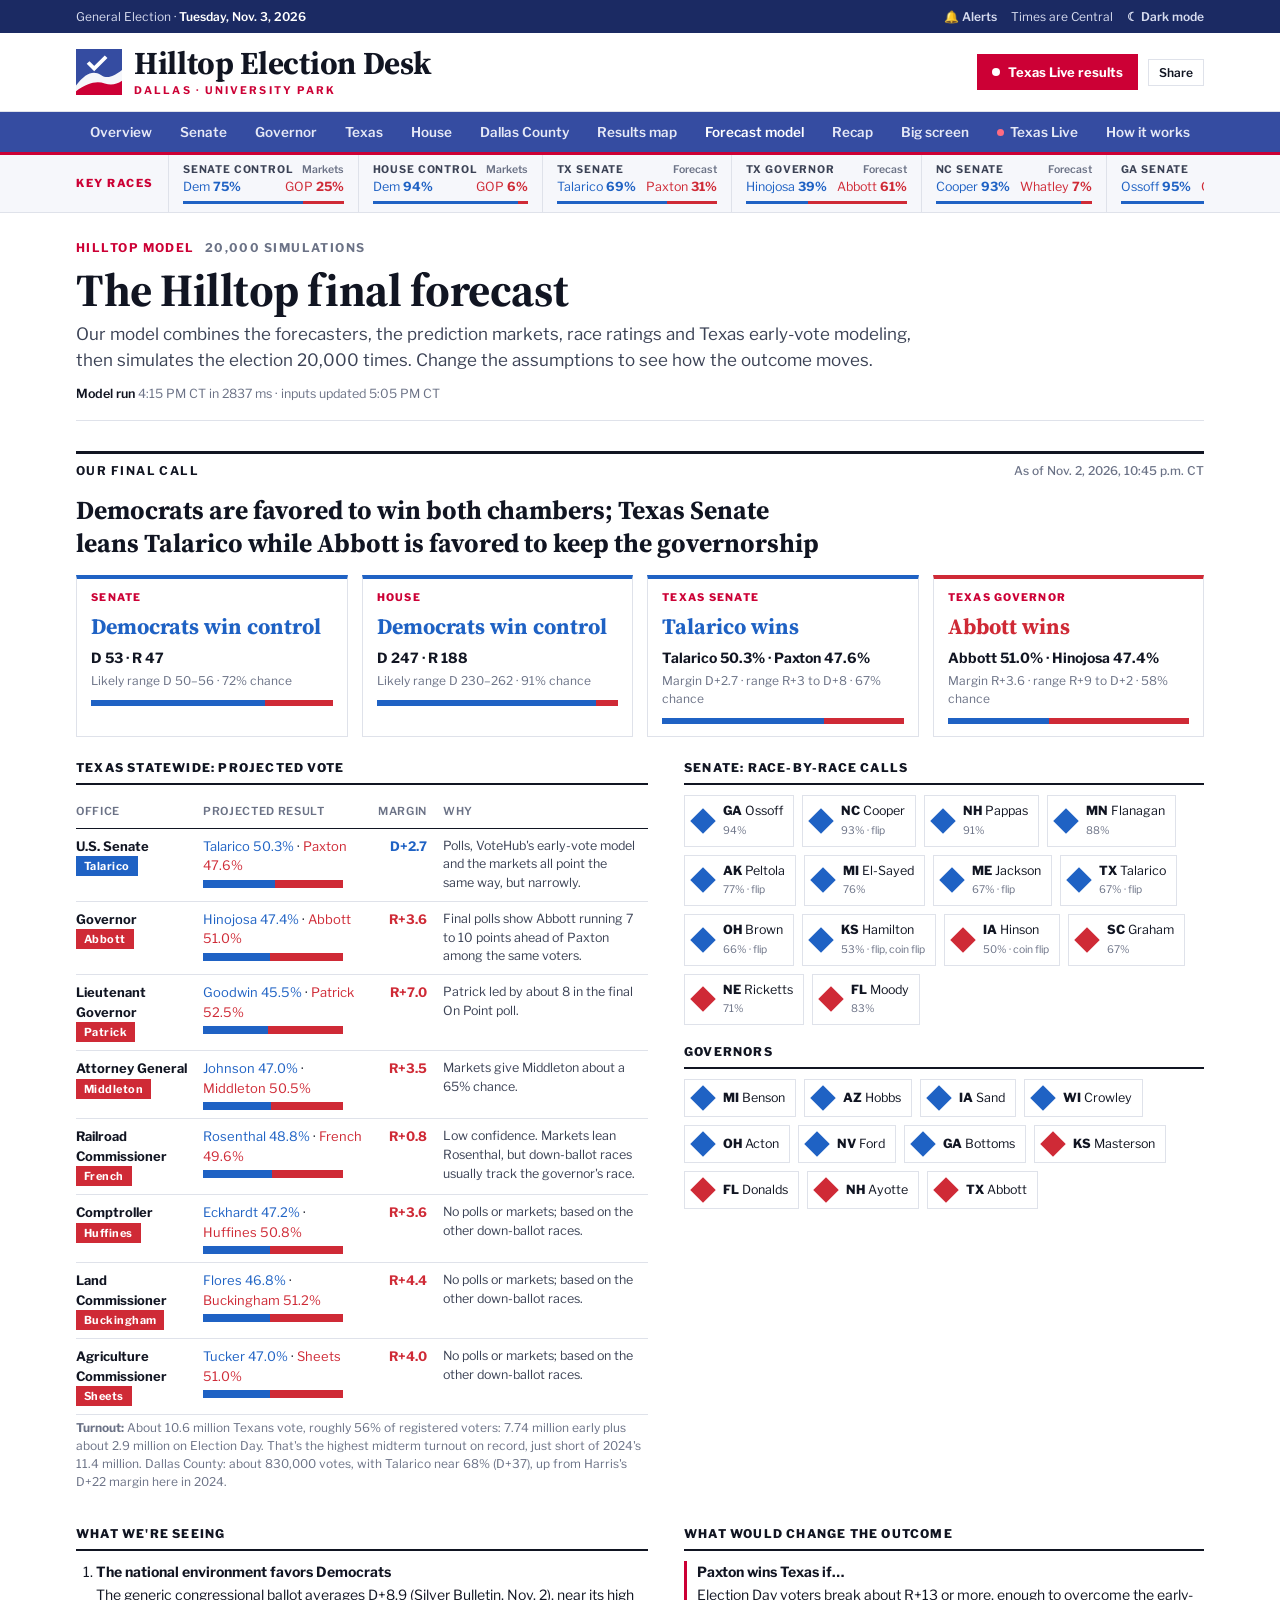
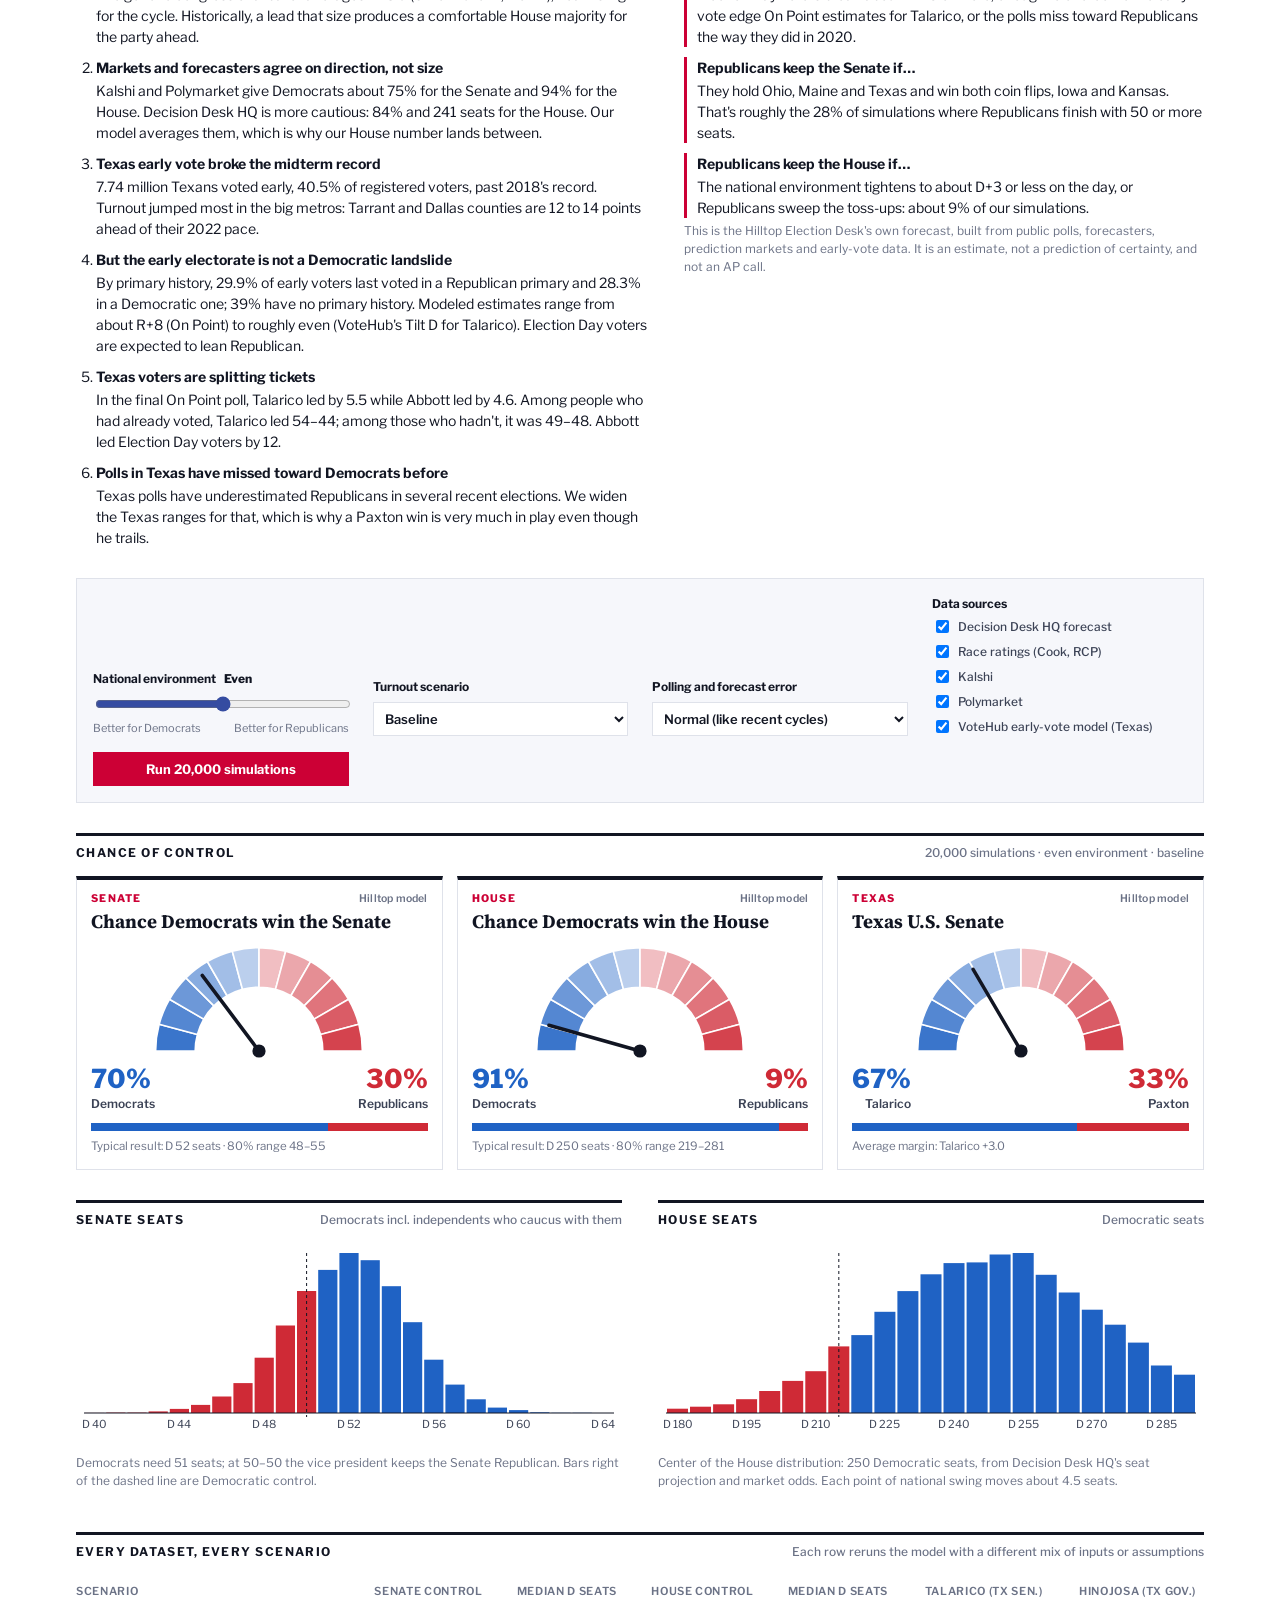
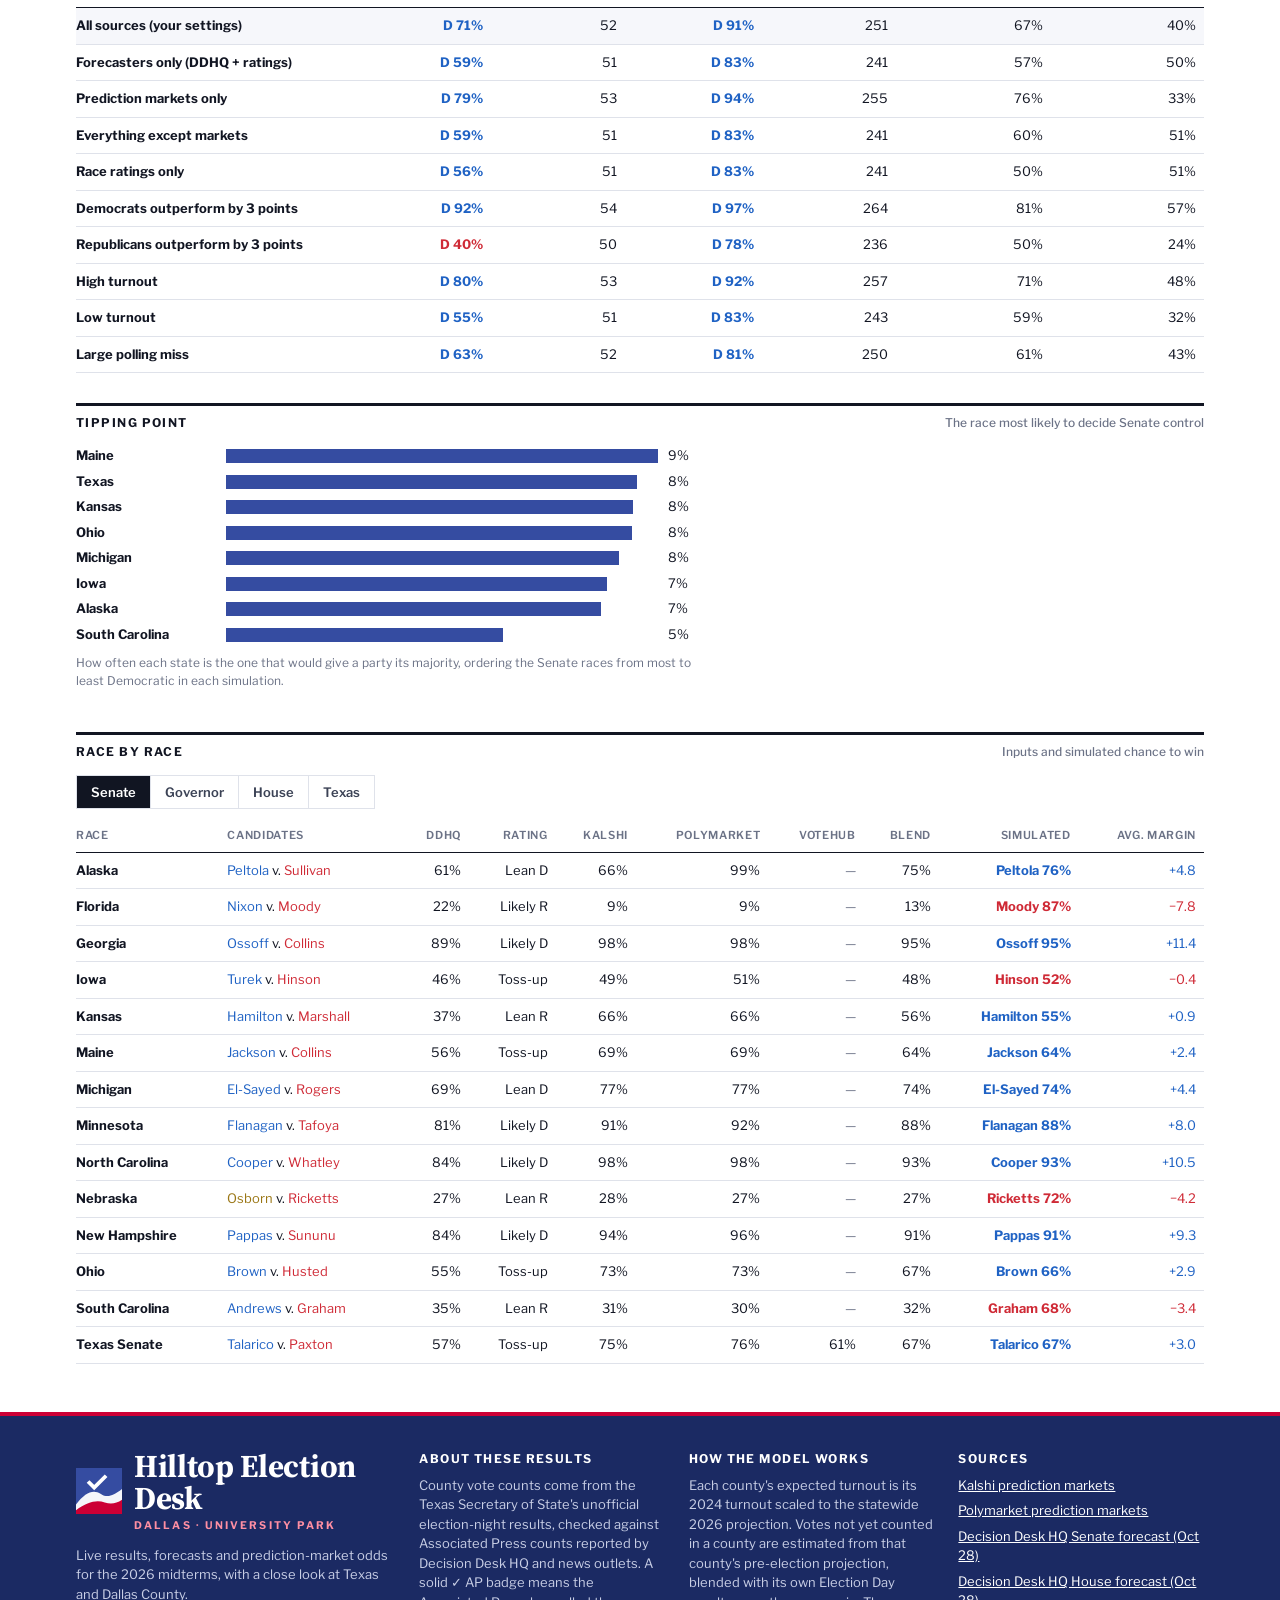
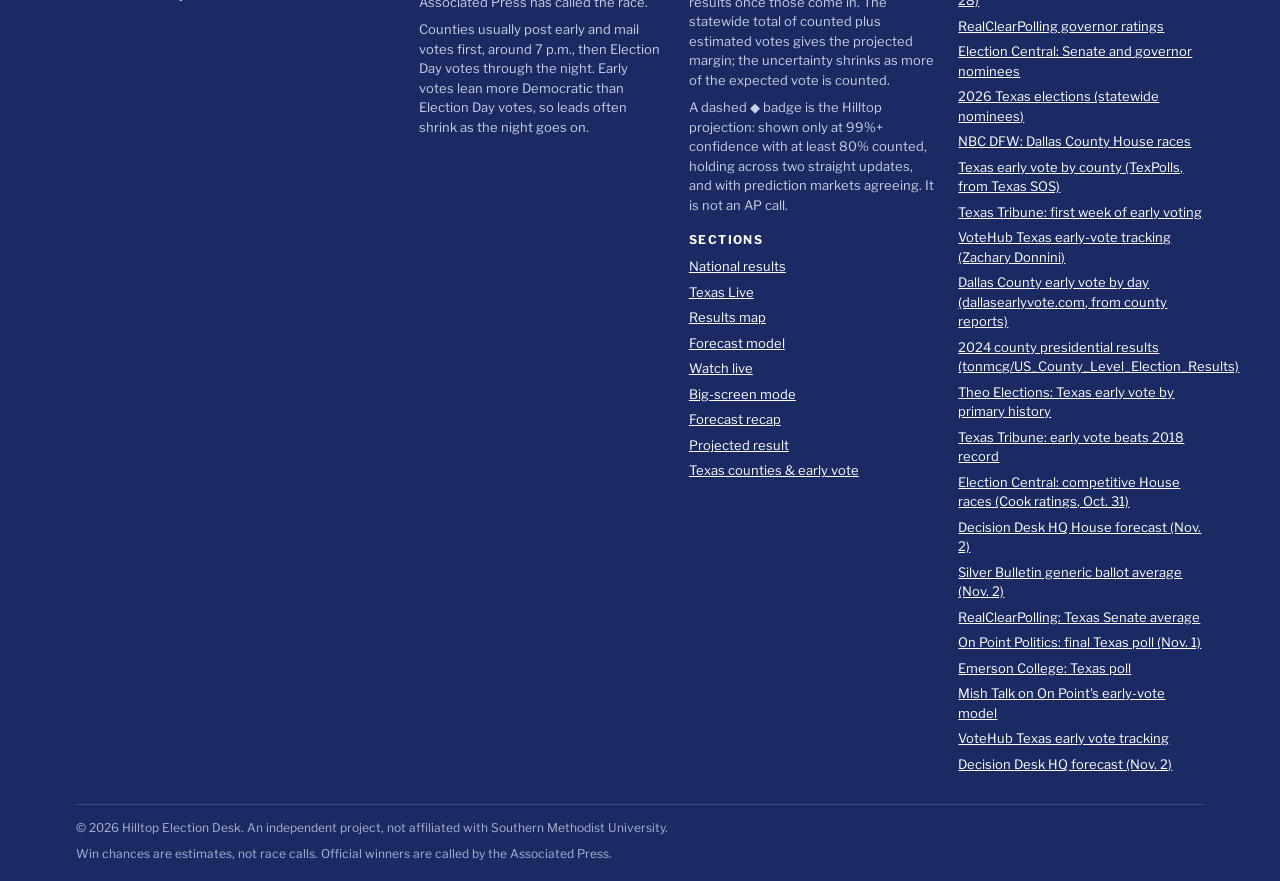
==== commit 2e771bd8: "National results: read AP (via NYT) directly in the browser every 30 seconds Co-Authored-By: Claude " ====
--- a/forecast.html
+++ b/forecast.html
@@ -2,7 +2,7 @@
 <html lang="en">
 <head>
 <meta charset="utf-8">
-<meta name="build" content="1793746517">
+<meta name="build" content="1793747199">
 <meta name="viewport" content="width=device-width,initial-scale=1,viewport-fit=cover">
 <title>Forecast Model · Hilltop Election Desk</title>
 <meta name="description" content="The Hilltop forecast: 20,000 simulations of the 2026 midterms combining forecasters, prediction markets, ratings and early-vote modeling.">
@@ -17,8 +17,8 @@
 <link rel="preconnect" href="https://fonts.googleapis.com">
 <link rel="preconnect" href="https://fonts.gstatic.com" crossorigin>
 <link rel="stylesheet" href="https://fonts.googleapis.com/css2?family=Libre+Franklin:wght@400;500;600;700;800&family=Source+Serif+4:opsz,wght@8..60,600;8..60,700&display=swap">
-<link rel="stylesheet" href="assets/styles.css?v=1793746517">
-<link rel="stylesheet" href="assets/pages.css?v=1793746517">
+<link rel="stylesheet" href="assets/styles.css?v=1793747199">
+<link rel="stylesheet" href="assets/pages.css?v=1793747199">
 <style>body{margin:0}</style>
 </head>
 <body>
@@ -134,8 +134,9 @@
     <div class="legal"><span>© 2026 Hilltop Election Desk. An independent project, not affiliated with Southern Methodist University.</span><span>Win chances are estimates, not race calls. Official winners are called by the Associated Press.</span></div>
   </div>
 </footer>
-<script src="assets/chrome.js?v=1793746517"></script>
-<script src="assets/core.js?v=1793746517"></script>
-<script src="assets/forecast.js?v=1793746517"></script>
+<script src="assets/chrome.js?v=1793747199"></script>
+<script src="assets/apdirect.js?v=1793747199"></script>
+<script src="assets/core.js?v=1793747199"></script>
+<script src="assets/forecast.js?v=1793747199"></script>
 </body>
 </html>
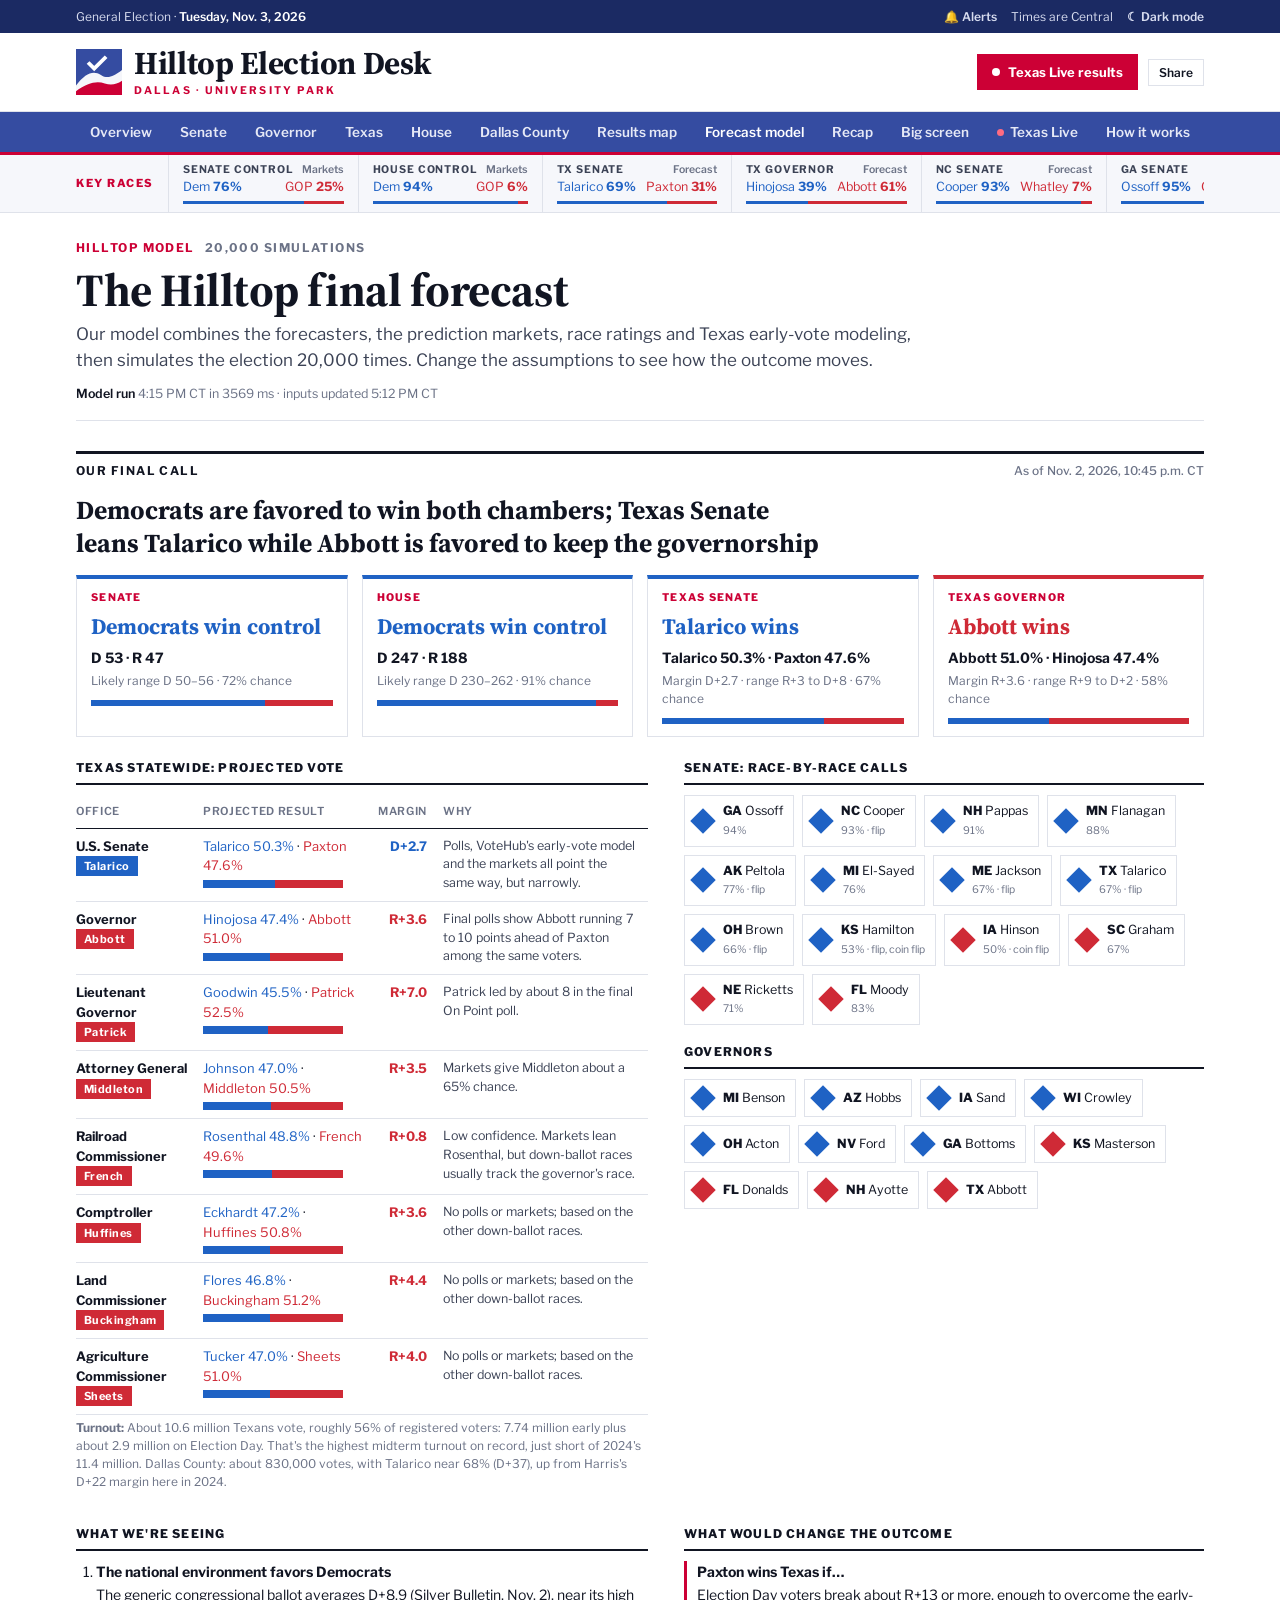
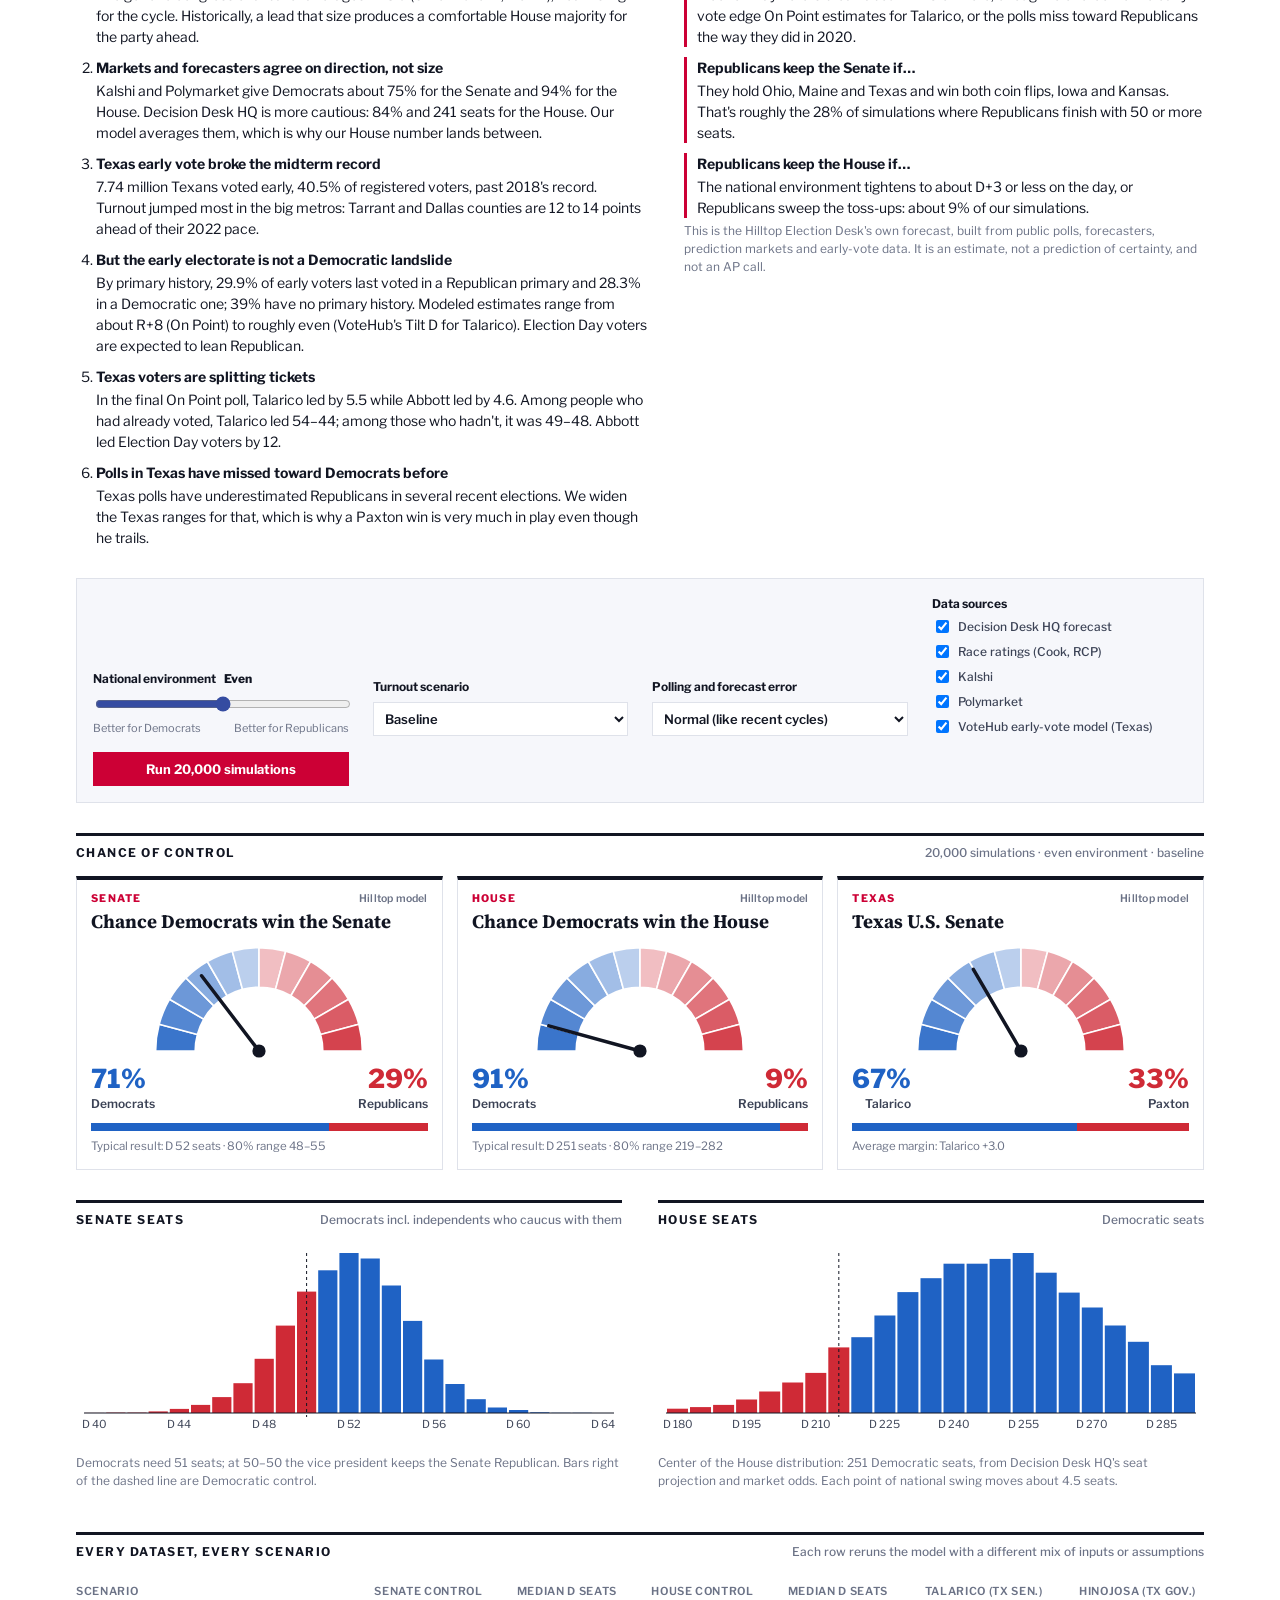
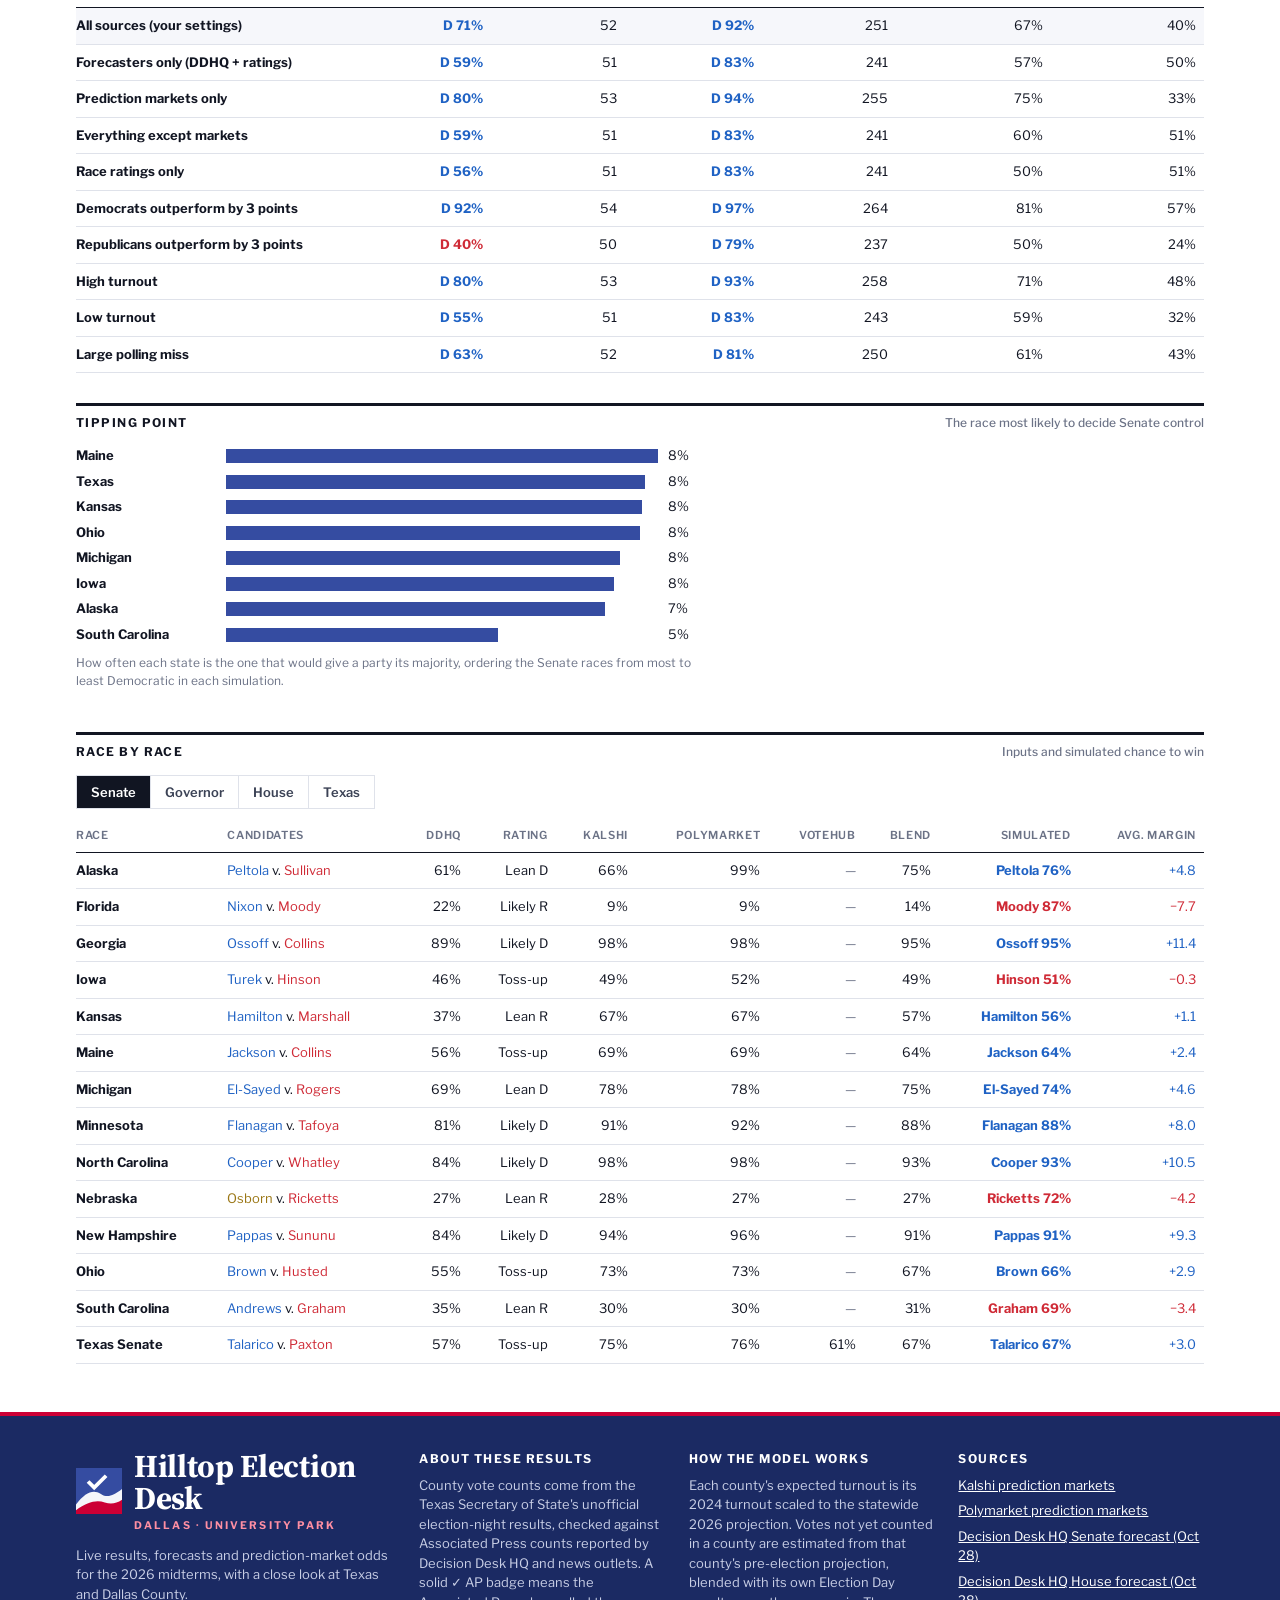
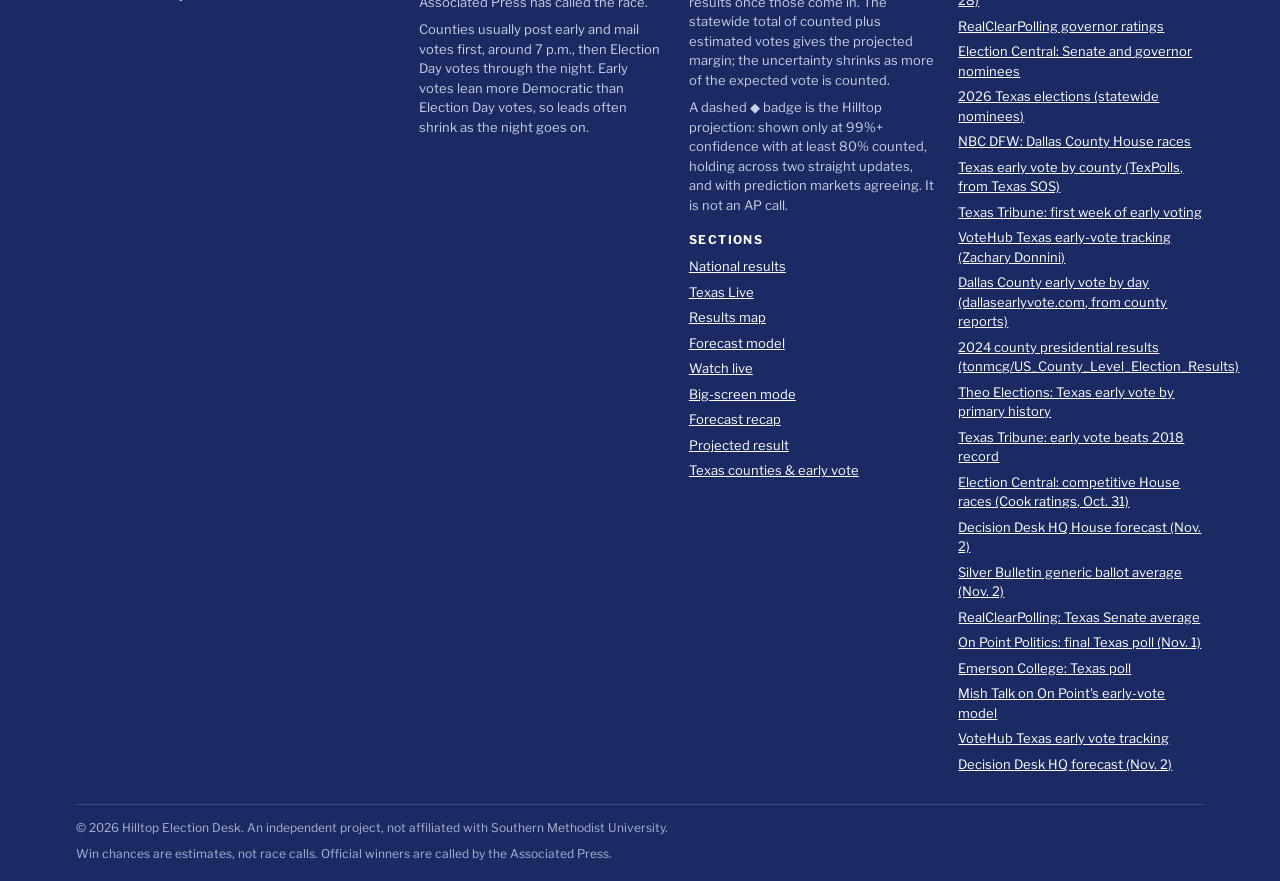
==== commit cebcb6d3: "Main page: Votes coming in panel with every race the AP is counting Co-Authored-By: Claude Opus 5.5 " ====
--- a/forecast.html
+++ b/forecast.html
@@ -2,7 +2,7 @@
 <html lang="en">
 <head>
 <meta charset="utf-8">
-<meta name="build" content="1793747199">
+<meta name="build" content="1793747653">
 <meta name="viewport" content="width=device-width,initial-scale=1,viewport-fit=cover">
 <title>Forecast Model · Hilltop Election Desk</title>
 <meta name="description" content="The Hilltop forecast: 20,000 simulations of the 2026 midterms combining forecasters, prediction markets, ratings and early-vote modeling.">
@@ -17,8 +17,8 @@
 <link rel="preconnect" href="https://fonts.googleapis.com">
 <link rel="preconnect" href="https://fonts.gstatic.com" crossorigin>
 <link rel="stylesheet" href="https://fonts.googleapis.com/css2?family=Libre+Franklin:wght@400;500;600;700;800&family=Source+Serif+4:opsz,wght@8..60,600;8..60,700&display=swap">
-<link rel="stylesheet" href="assets/styles.css?v=1793747199">
-<link rel="stylesheet" href="assets/pages.css?v=1793747199">
+<link rel="stylesheet" href="assets/styles.css?v=1793747653">
+<link rel="stylesheet" href="assets/pages.css?v=1793747653">
 <style>body{margin:0}</style>
 </head>
 <body>
@@ -134,9 +134,9 @@
     <div class="legal"><span>© 2026 Hilltop Election Desk. An independent project, not affiliated with Southern Methodist University.</span><span>Win chances are estimates, not race calls. Official winners are called by the Associated Press.</span></div>
   </div>
 </footer>
-<script src="assets/chrome.js?v=1793747199"></script>
-<script src="assets/apdirect.js?v=1793747199"></script>
-<script src="assets/core.js?v=1793747199"></script>
-<script src="assets/forecast.js?v=1793747199"></script>
+<script src="assets/chrome.js?v=1793747653"></script>
+<script src="assets/apdirect.js?v=1793747653"></script>
+<script src="assets/core.js?v=1793747653"></script>
+<script src="assets/forecast.js?v=1793747653"></script>
 </body>
 </html>
--- a/assets/styles.css
+++ b/assets/styles.css
@@ -357,3 +357,22 @@
 .tvtabs button[aria-selected="true"] .tvdot{background:#ff5a75}
 
 .tvoff .tvtry{color:#fff;border:1px solid rgba(255,255,255,.5);padding:6px 12px;text-decoration:none;font-weight:700;font-size:13px;margin-top:4px}
+
+.vin-tabs{display:flex;flex-wrap:wrap;gap:6px;margin-bottom:10px}
+.vin-tabs button{background:var(--bg);color:var(--fg-2);border:1px solid var(--rule);font:600 13px var(--f-sans);padding:6px 12px;cursor:pointer}
+.vin-tabs button span{color:var(--muted);font-weight:700;margin-left:4px}
+.vin-tabs button[aria-selected="true"]{background:var(--fg);color:var(--bg)}
+.vin-tabs button[aria-selected="true"] span{color:inherit;opacity:.7}
+.vin-grid{display:grid;grid-template-columns:repeat(auto-fill,minmax(230px,1fr));gap:10px}
+.vin-c{border:1px solid var(--rule);border-top:3px solid var(--fg);padding:8px 10px;background:var(--bg)}
+.vin-h{display:flex;justify-content:space-between;gap:8px;font:800 12px var(--f-sans);letter-spacing:.04em;text-transform:uppercase;margin-bottom:6px}
+.vin-h span:last-child{font-weight:700;text-transform:none;letter-spacing:0;color:var(--fg-2)}
+.vin-r{display:grid;grid-template-columns:8px 1fr auto auto;gap:8px;align-items:center;font-size:13px;font-variant-numeric:tabular-nums;padding:2px 0}
+.vin-r i{width:8px;height:8px;border-radius:50%}
+.vin-r .nm{font-weight:700;overflow:hidden;text-overflow:ellipsis;white-space:nowrap}
+.vin-r .pc{font-weight:800}
+.vin-r .vv{color:var(--muted);font-size:12px;min-width:64px;text-align:right}
+.vin-b{display:flex;height:5px;background:var(--neutral,#e6e8ee);margin-top:6px}
+.vin-b i{display:block;height:100%}
+.vin-empty{color:var(--fg-2);font-size:14px;margin:4px 0 0}
+.vin-more{margin-top:10px;background:none;border:1px solid var(--rule);color:var(--fg);font:700 13px var(--f-sans);padding:7px 14px;cursor:pointer}
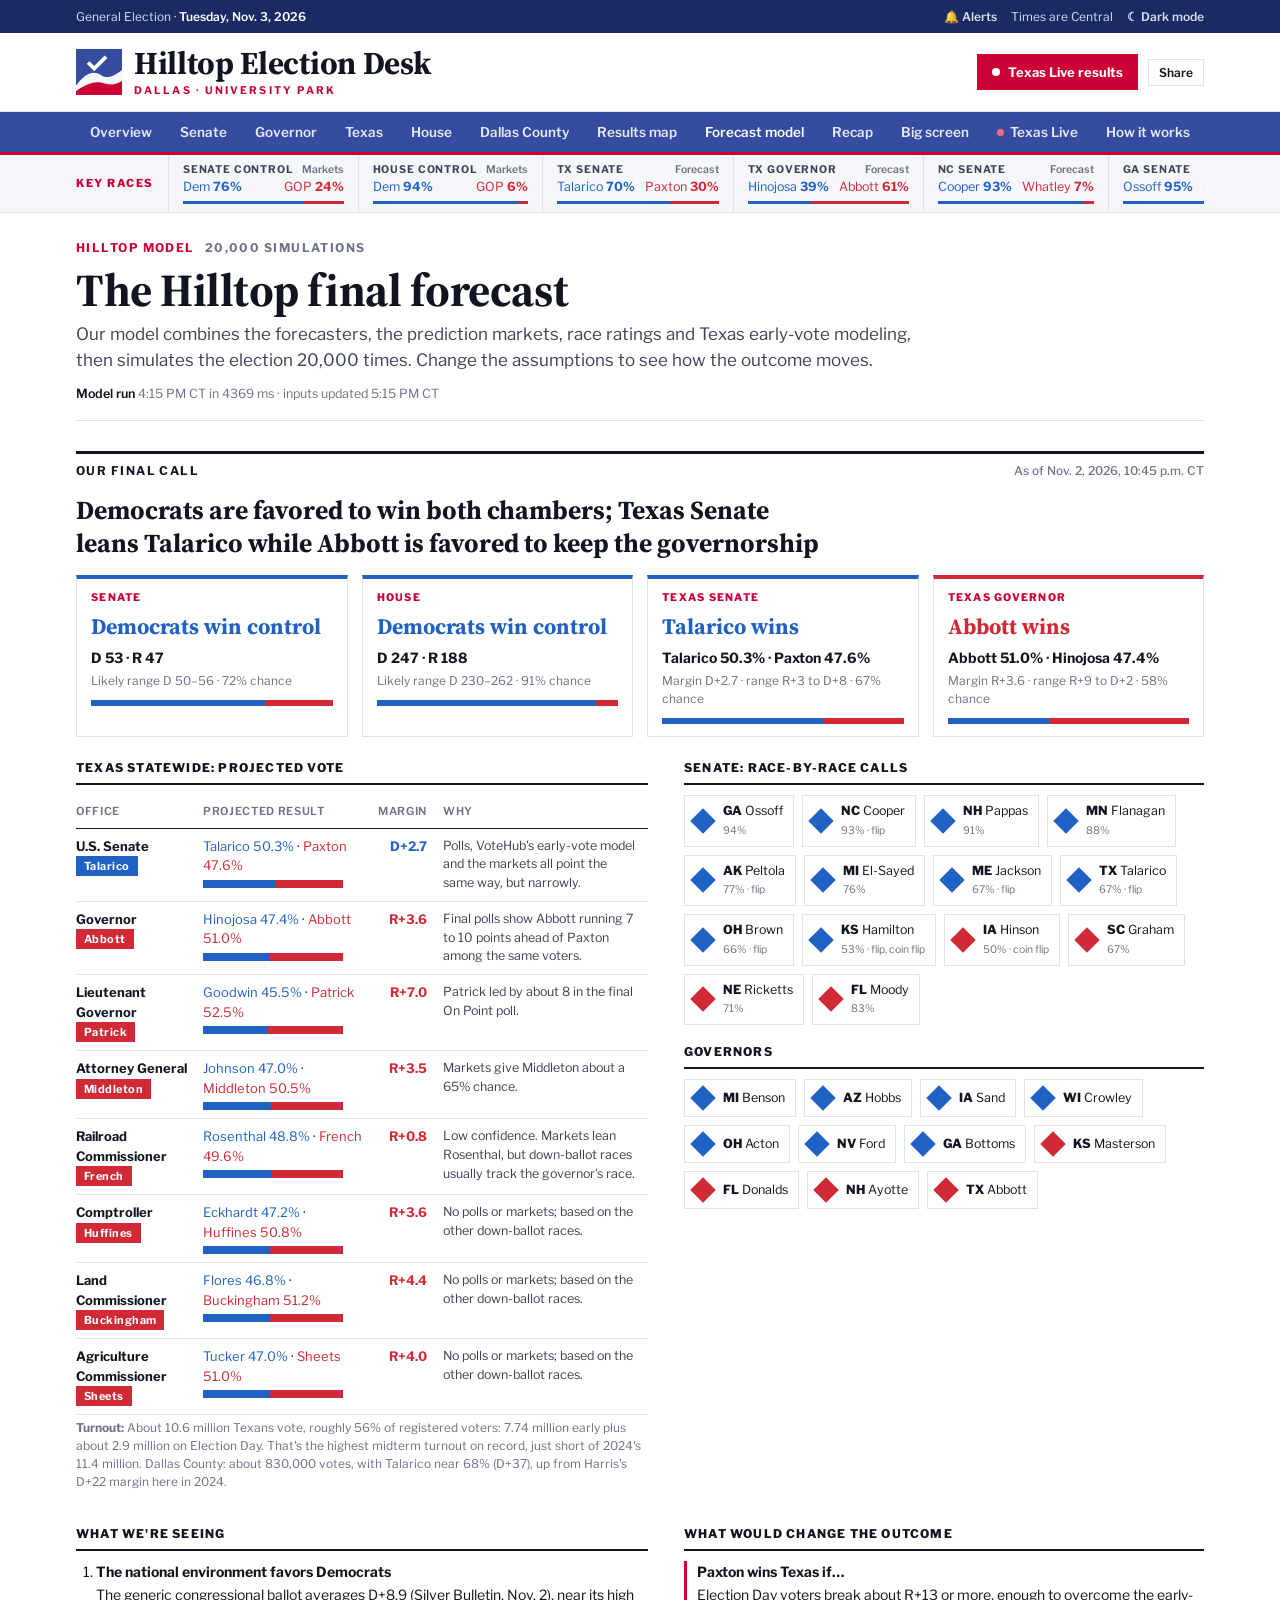
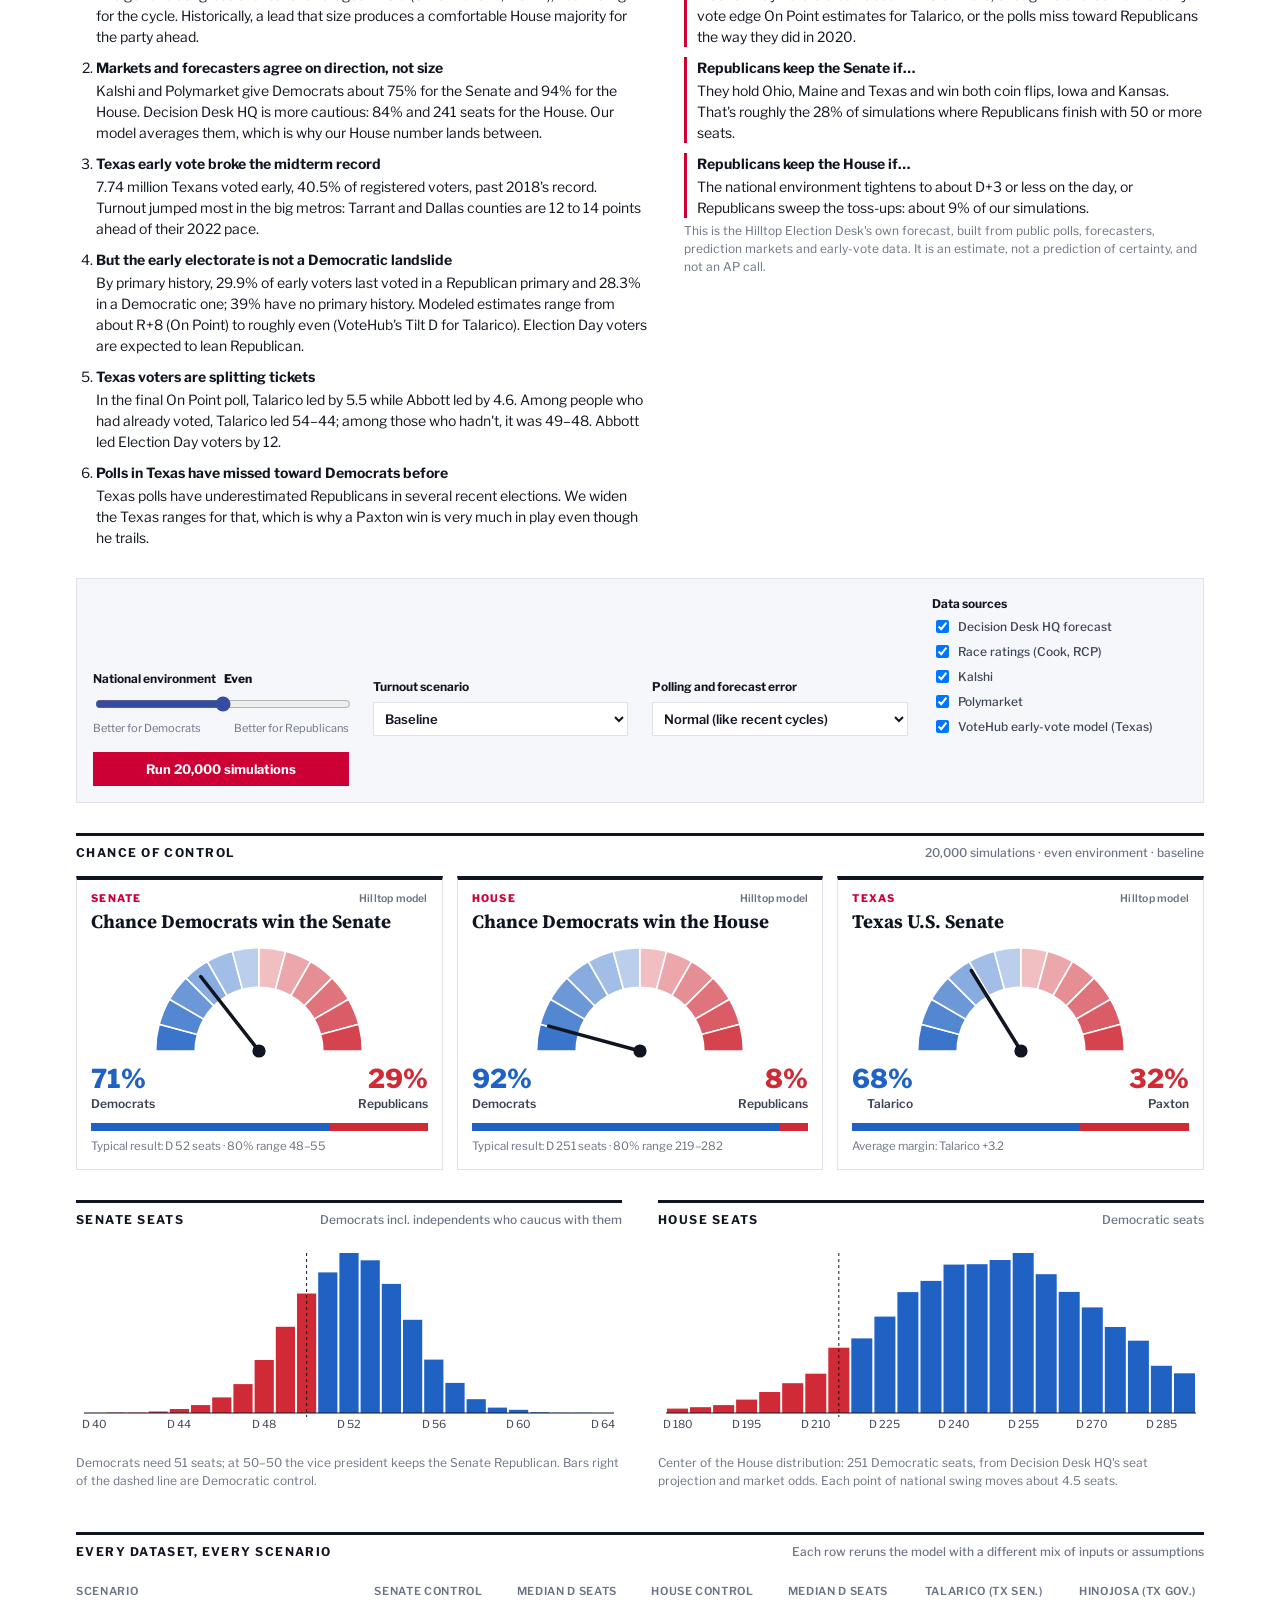
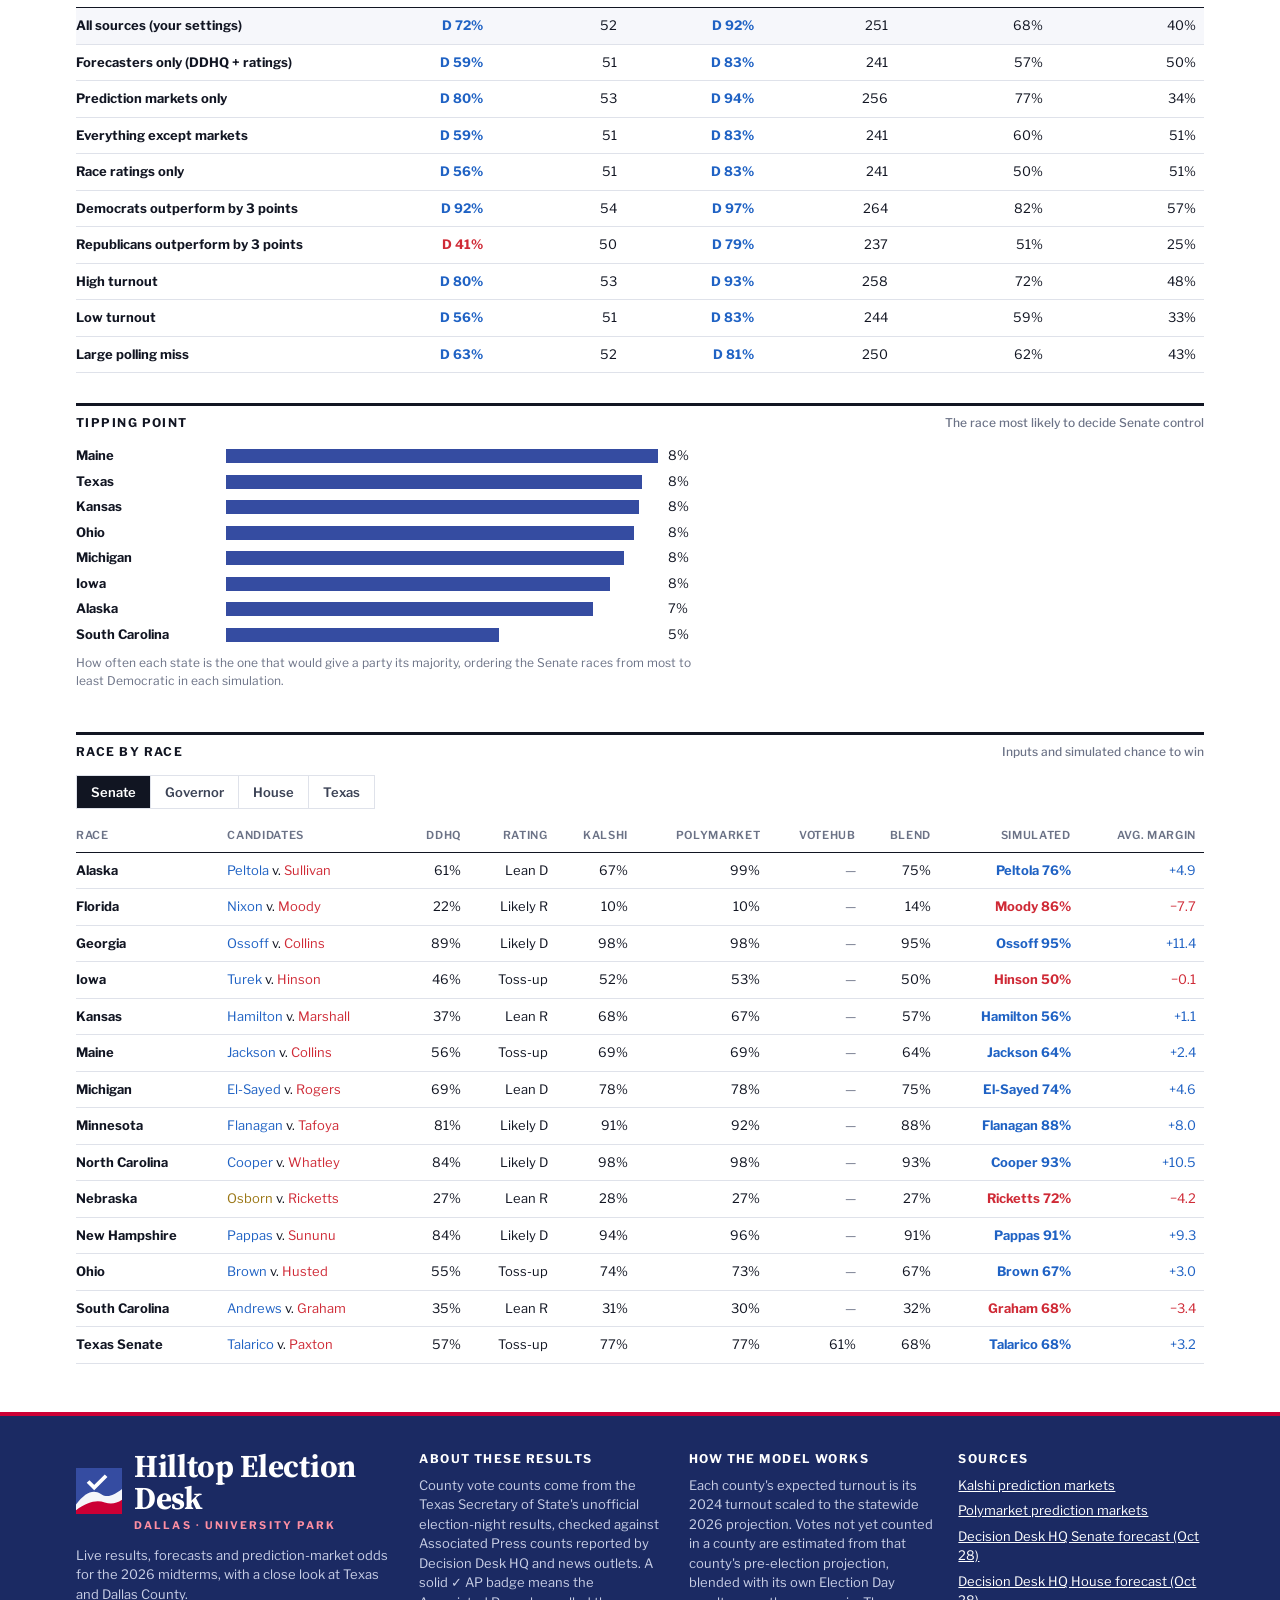
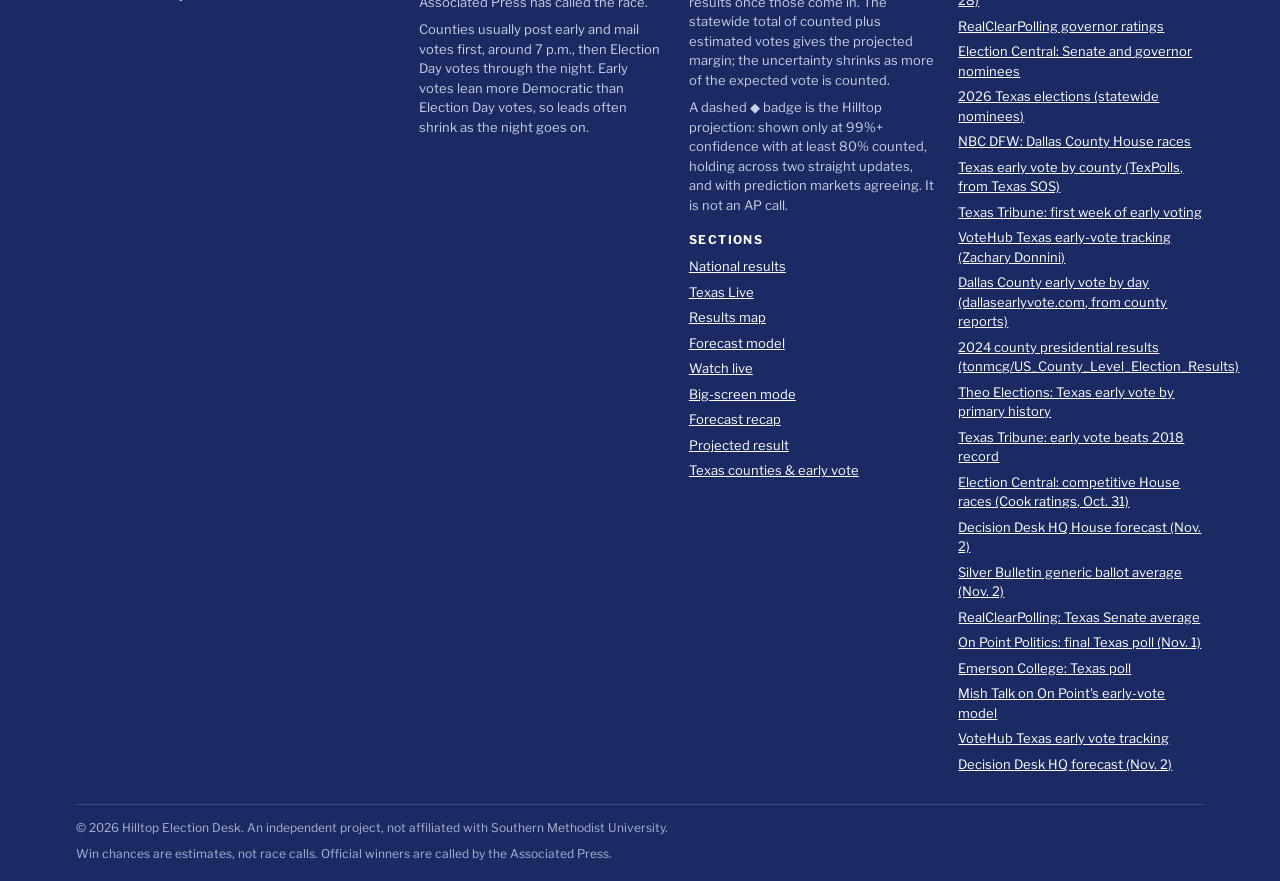
==== commit e6f5c24a: "Never interrupt a playing TV stream (skip auto-reload and background refresh while playing) Co-Autho" ====
--- a/forecast.html
+++ b/forecast.html
@@ -2,7 +2,7 @@
 <html lang="en">
 <head>
 <meta charset="utf-8">
-<meta name="build" content="1793747653">
+<meta name="build" content="1793747781">
 <meta name="viewport" content="width=device-width,initial-scale=1,viewport-fit=cover">
 <title>Forecast Model · Hilltop Election Desk</title>
 <meta name="description" content="The Hilltop forecast: 20,000 simulations of the 2026 midterms combining forecasters, prediction markets, ratings and early-vote modeling.">
@@ -17,8 +17,8 @@
 <link rel="preconnect" href="https://fonts.googleapis.com">
 <link rel="preconnect" href="https://fonts.gstatic.com" crossorigin>
 <link rel="stylesheet" href="https://fonts.googleapis.com/css2?family=Libre+Franklin:wght@400;500;600;700;800&family=Source+Serif+4:opsz,wght@8..60,600;8..60,700&display=swap">
-<link rel="stylesheet" href="assets/styles.css?v=1793747653">
-<link rel="stylesheet" href="assets/pages.css?v=1793747653">
+<link rel="stylesheet" href="assets/styles.css?v=1793747781">
+<link rel="stylesheet" href="assets/pages.css?v=1793747781">
 <style>body{margin:0}</style>
 </head>
 <body>
@@ -134,9 +134,9 @@
     <div class="legal"><span>© 2026 Hilltop Election Desk. An independent project, not affiliated with Southern Methodist University.</span><span>Win chances are estimates, not race calls. Official winners are called by the Associated Press.</span></div>
   </div>
 </footer>
-<script src="assets/chrome.js?v=1793747653"></script>
-<script src="assets/apdirect.js?v=1793747653"></script>
-<script src="assets/core.js?v=1793747653"></script>
-<script src="assets/forecast.js?v=1793747653"></script>
+<script src="assets/chrome.js?v=1793747781"></script>
+<script src="assets/apdirect.js?v=1793747781"></script>
+<script src="assets/core.js?v=1793747781"></script>
+<script src="assets/forecast.js?v=1793747781"></script>
 </body>
 </html>
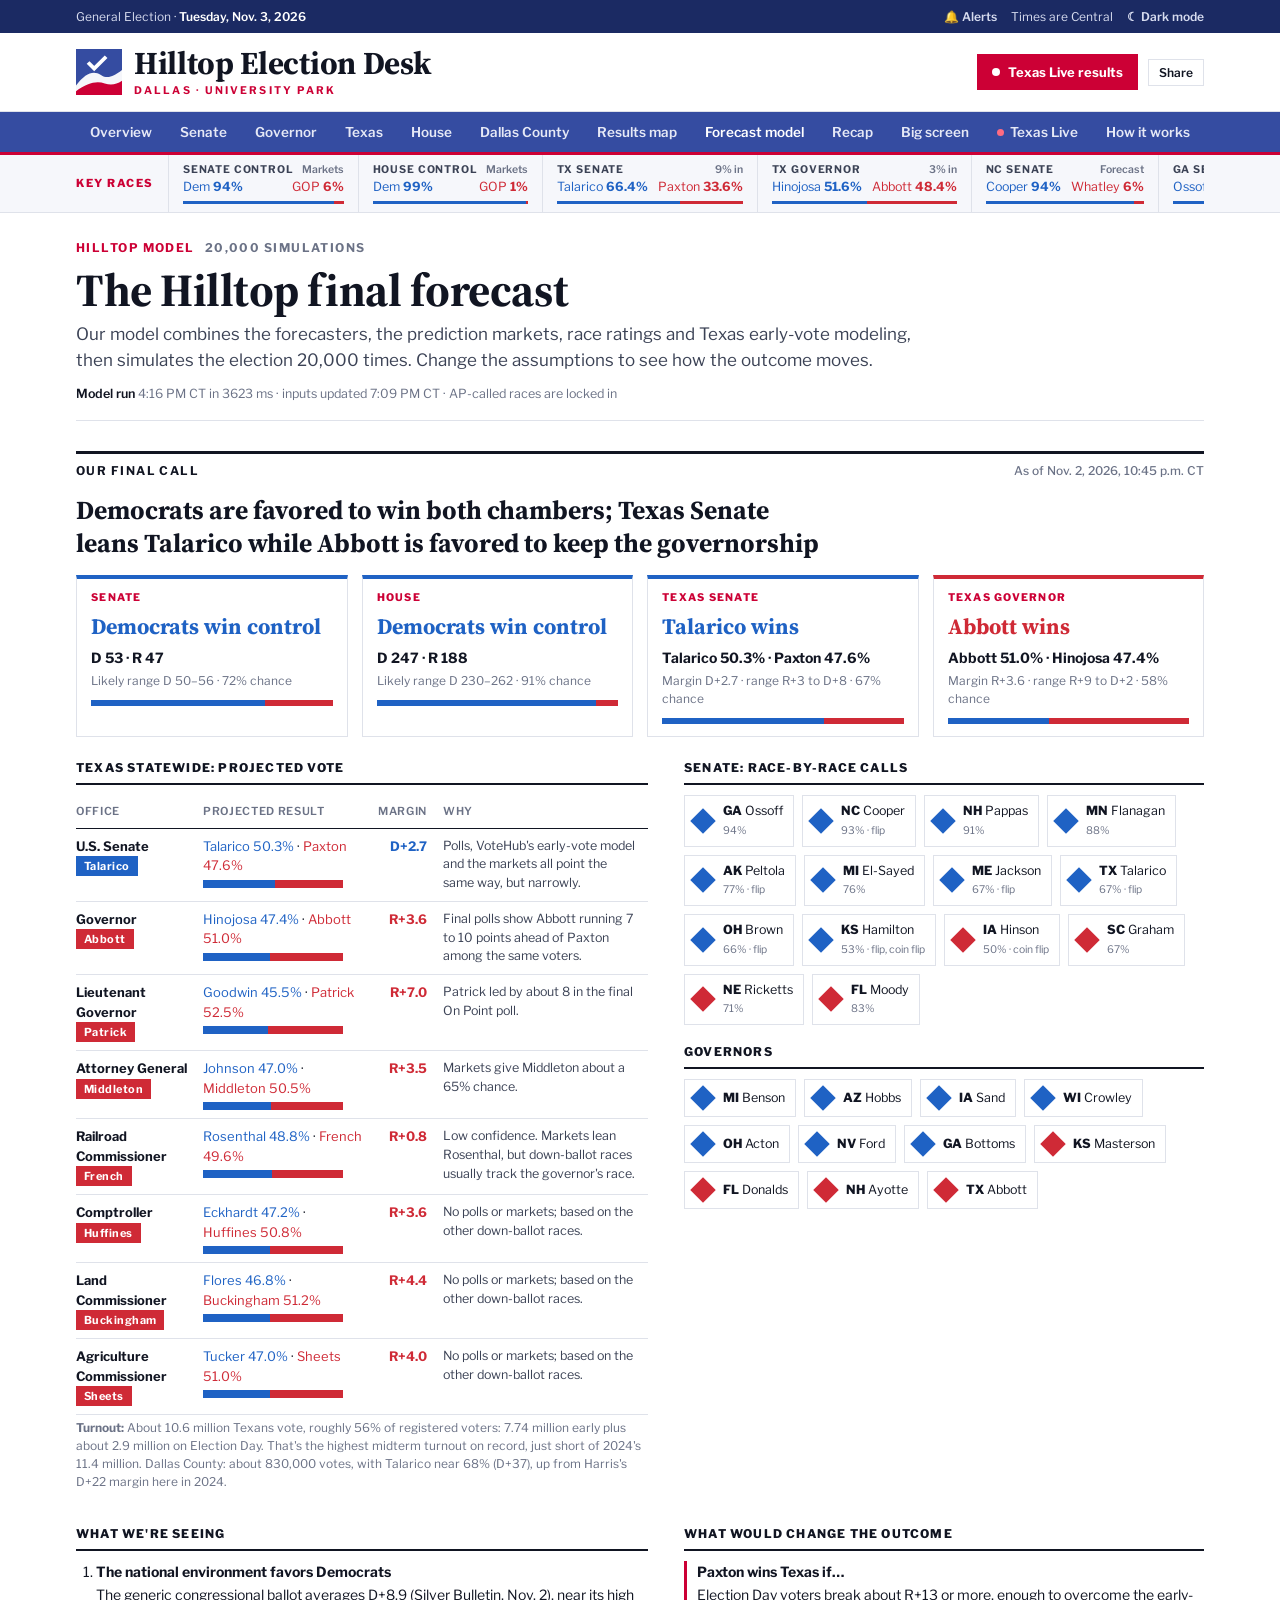
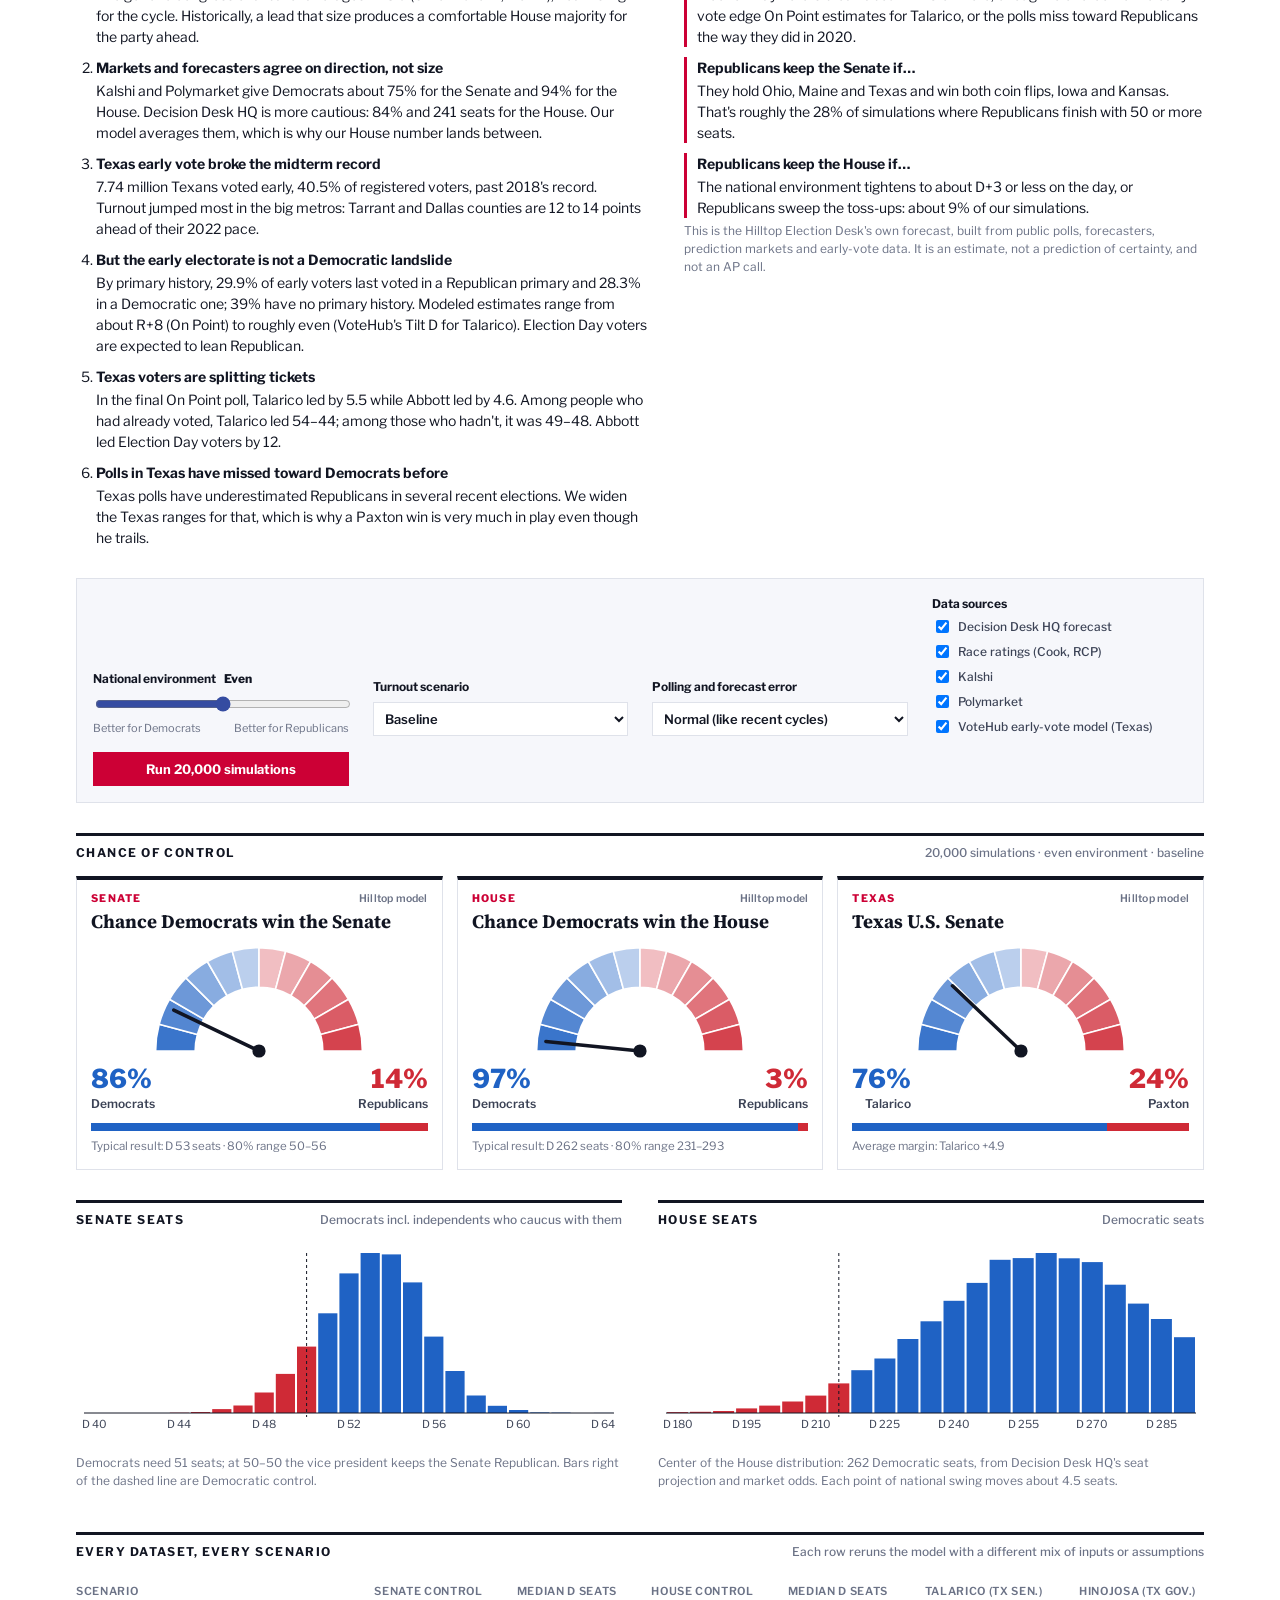
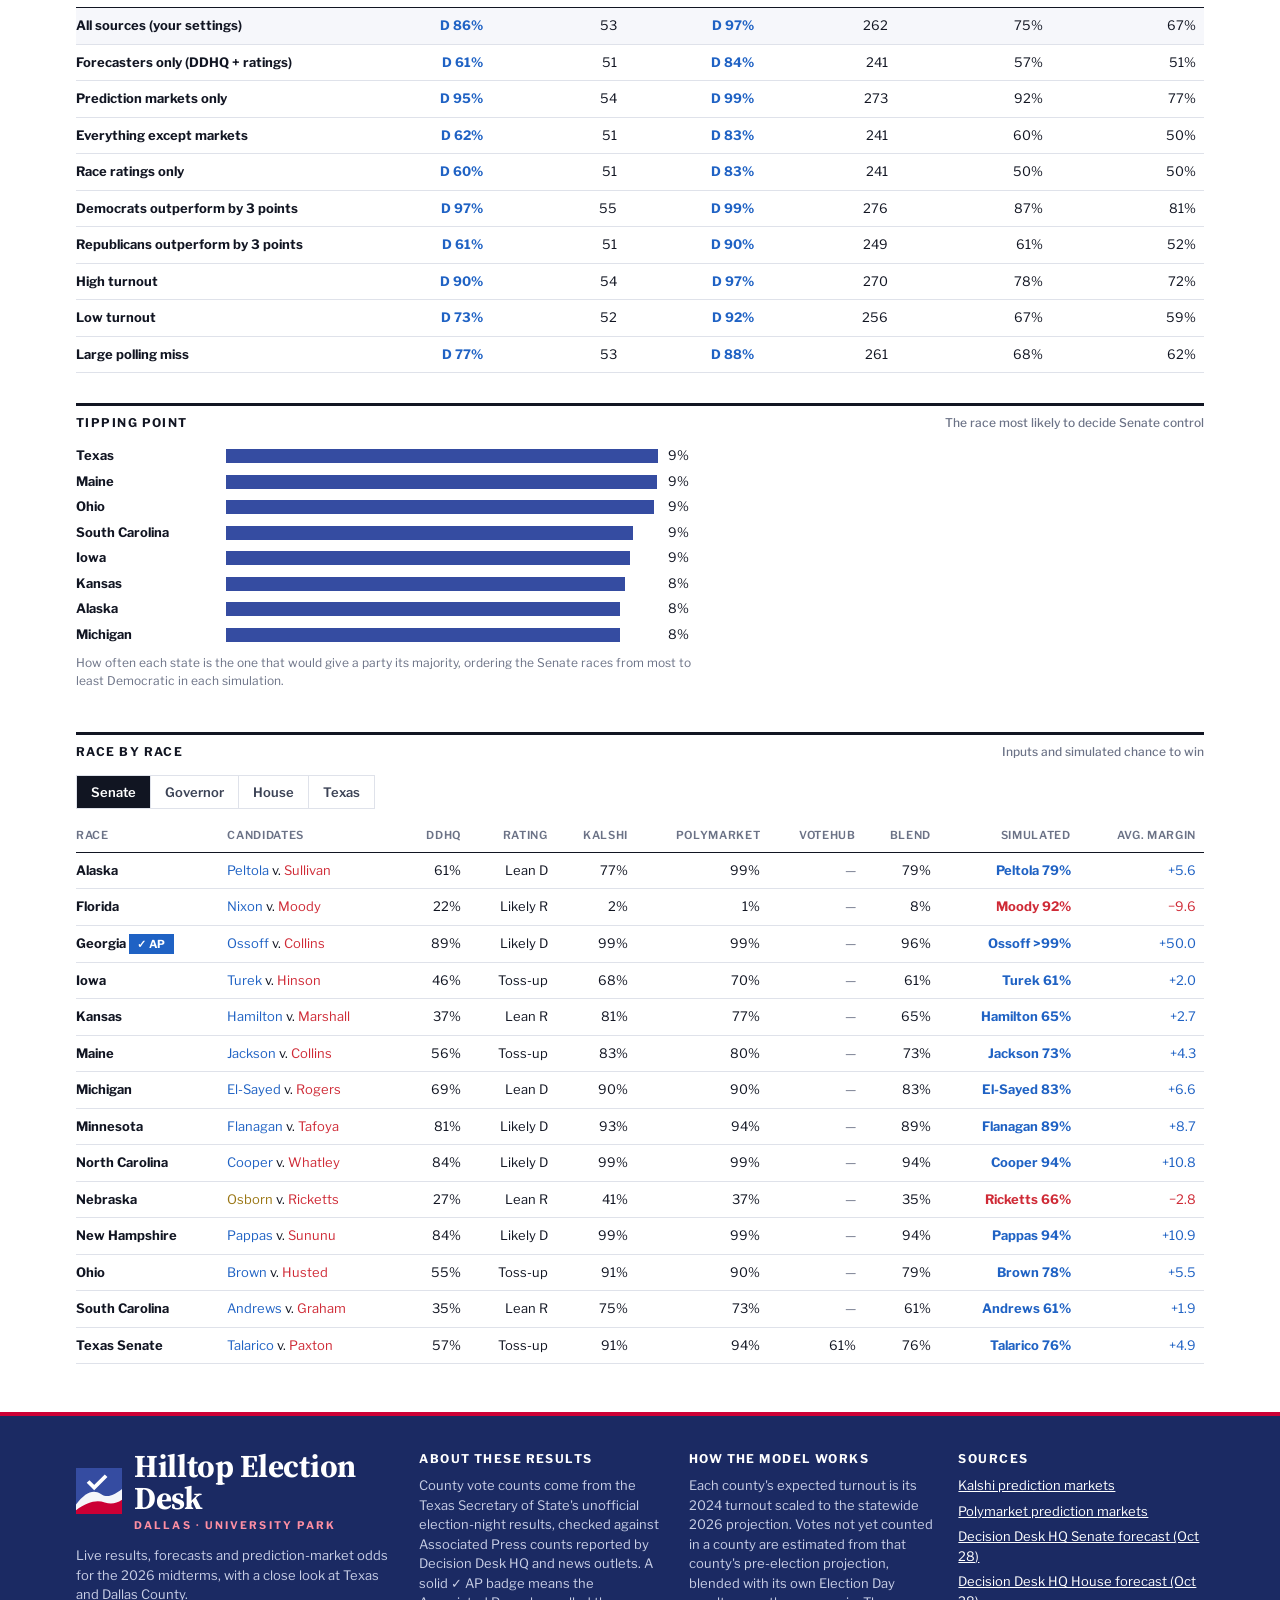
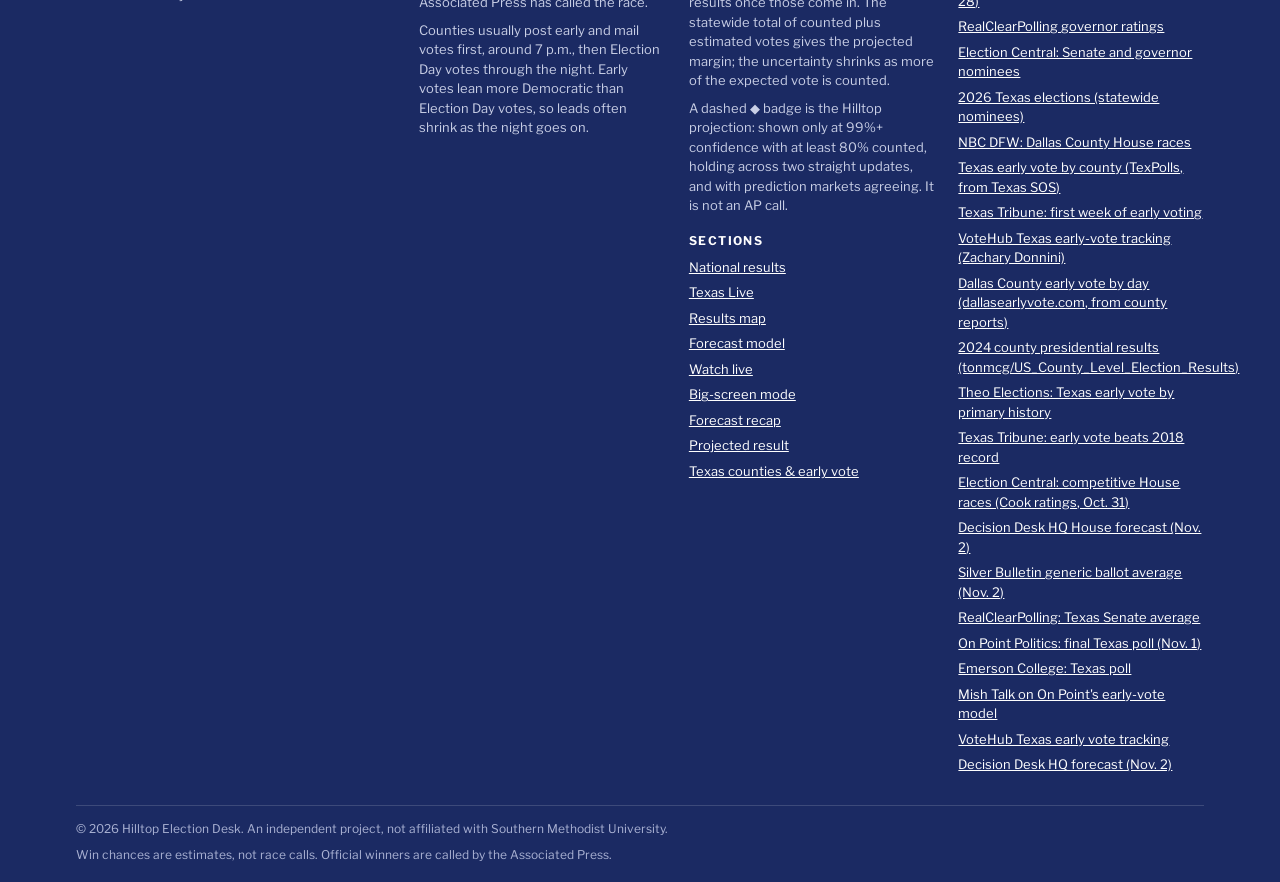
==== commit 3e028f5b: "Texas: read SOS update time correctly (it is now posted in UTC) Co-Authored-By: Claude Opus 5.5 <nor" ====
--- a/forecast.html
+++ b/forecast.html
@@ -2,7 +2,7 @@
 <html lang="en">
 <head>
 <meta charset="utf-8">
-<meta name="build" content="1793747781">
+<meta name="build" content="1793754565">
 <meta name="viewport" content="width=device-width,initial-scale=1,viewport-fit=cover">
 <title>Forecast Model · Hilltop Election Desk</title>
 <meta name="description" content="The Hilltop forecast: 20,000 simulations of the 2026 midterms combining forecasters, prediction markets, ratings and early-vote modeling.">
@@ -17,8 +17,8 @@
 <link rel="preconnect" href="https://fonts.googleapis.com">
 <link rel="preconnect" href="https://fonts.gstatic.com" crossorigin>
 <link rel="stylesheet" href="https://fonts.googleapis.com/css2?family=Libre+Franklin:wght@400;500;600;700;800&family=Source+Serif+4:opsz,wght@8..60,600;8..60,700&display=swap">
-<link rel="stylesheet" href="assets/styles.css?v=1793747781">
-<link rel="stylesheet" href="assets/pages.css?v=1793747781">
+<link rel="stylesheet" href="assets/styles.css?v=1793754565">
+<link rel="stylesheet" href="assets/pages.css?v=1793754565">
 <style>body{margin:0}</style>
 </head>
 <body>
@@ -134,9 +134,9 @@
     <div class="legal"><span>© 2026 Hilltop Election Desk. An independent project, not affiliated with Southern Methodist University.</span><span>Win chances are estimates, not race calls. Official winners are called by the Associated Press.</span></div>
   </div>
 </footer>
-<script src="assets/chrome.js?v=1793747781"></script>
-<script src="assets/apdirect.js?v=1793747781"></script>
-<script src="assets/core.js?v=1793747781"></script>
-<script src="assets/forecast.js?v=1793747781"></script>
+<script src="assets/chrome.js?v=1793754565"></script>
+<script src="assets/apdirect.js?v=1793754565"></script>
+<script src="assets/core.js?v=1793754565"></script>
+<script src="assets/forecast.js?v=1793754565"></script>
 </body>
 </html>
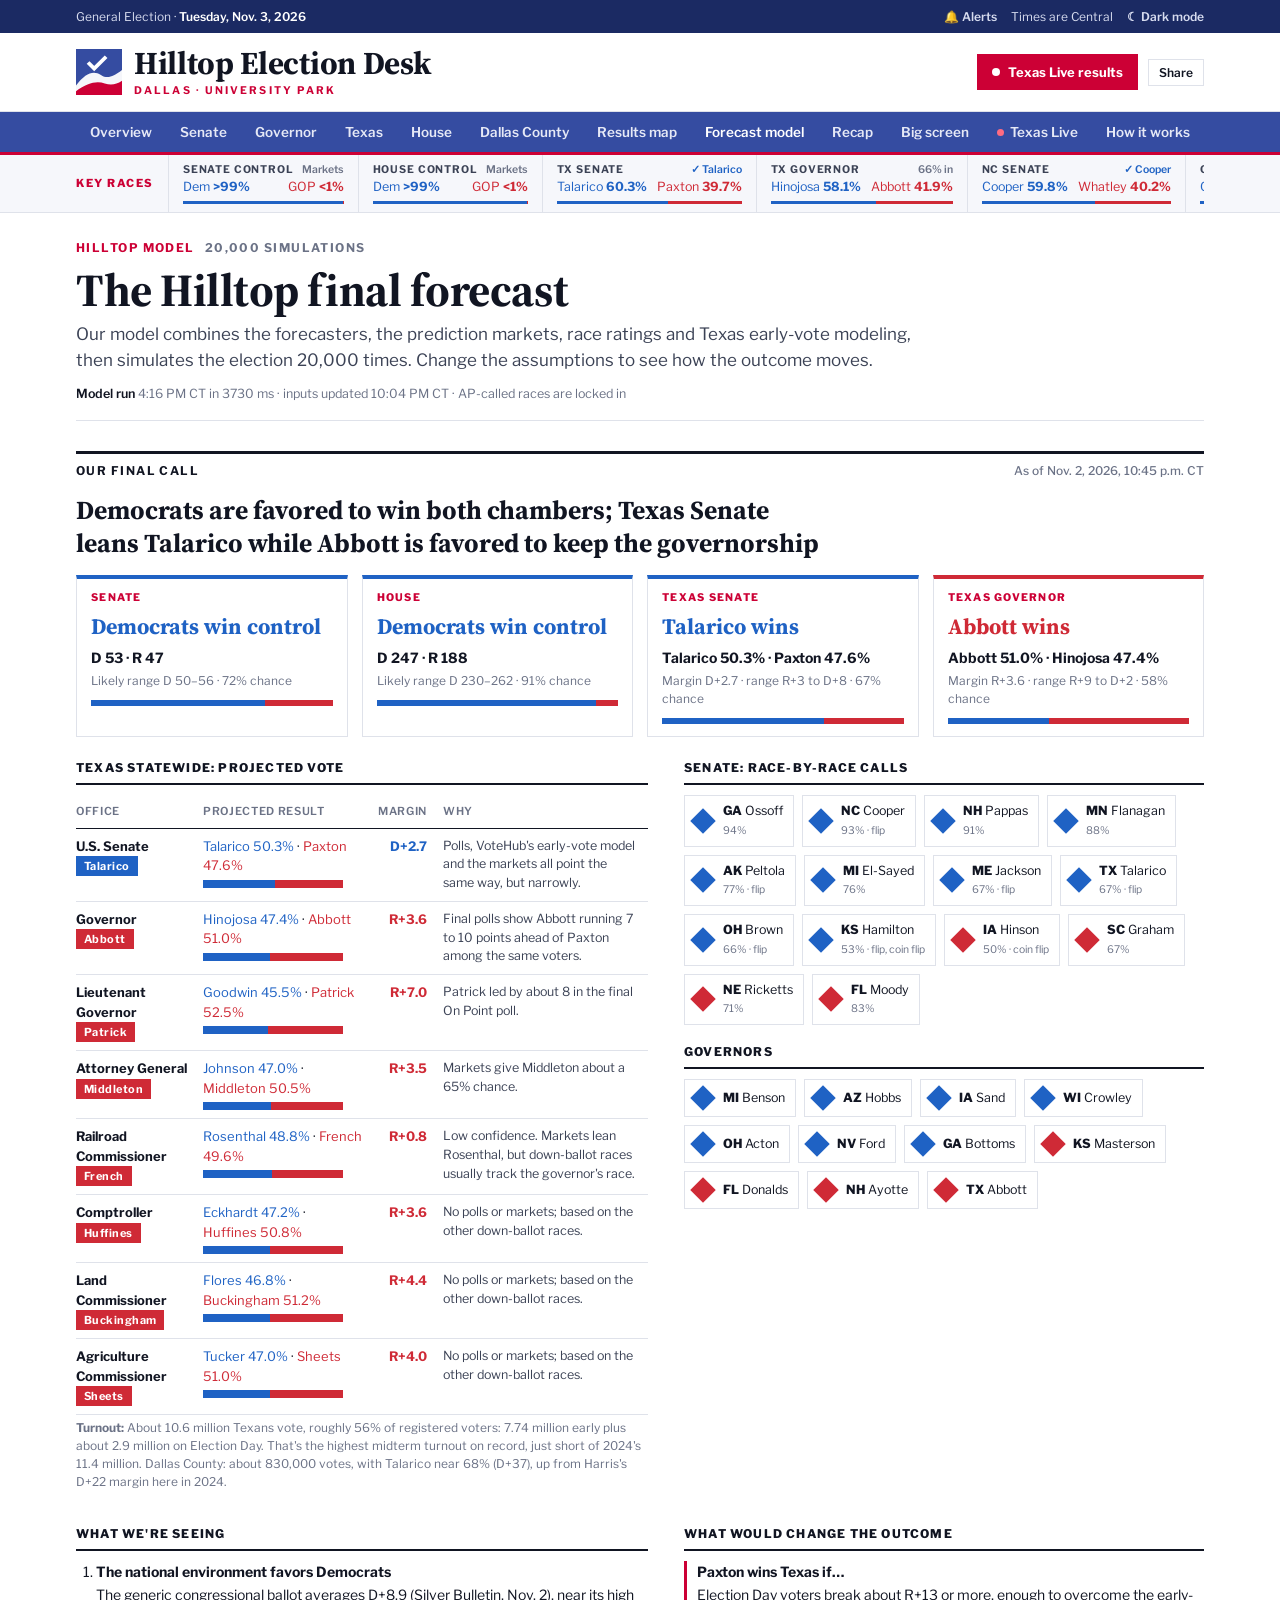
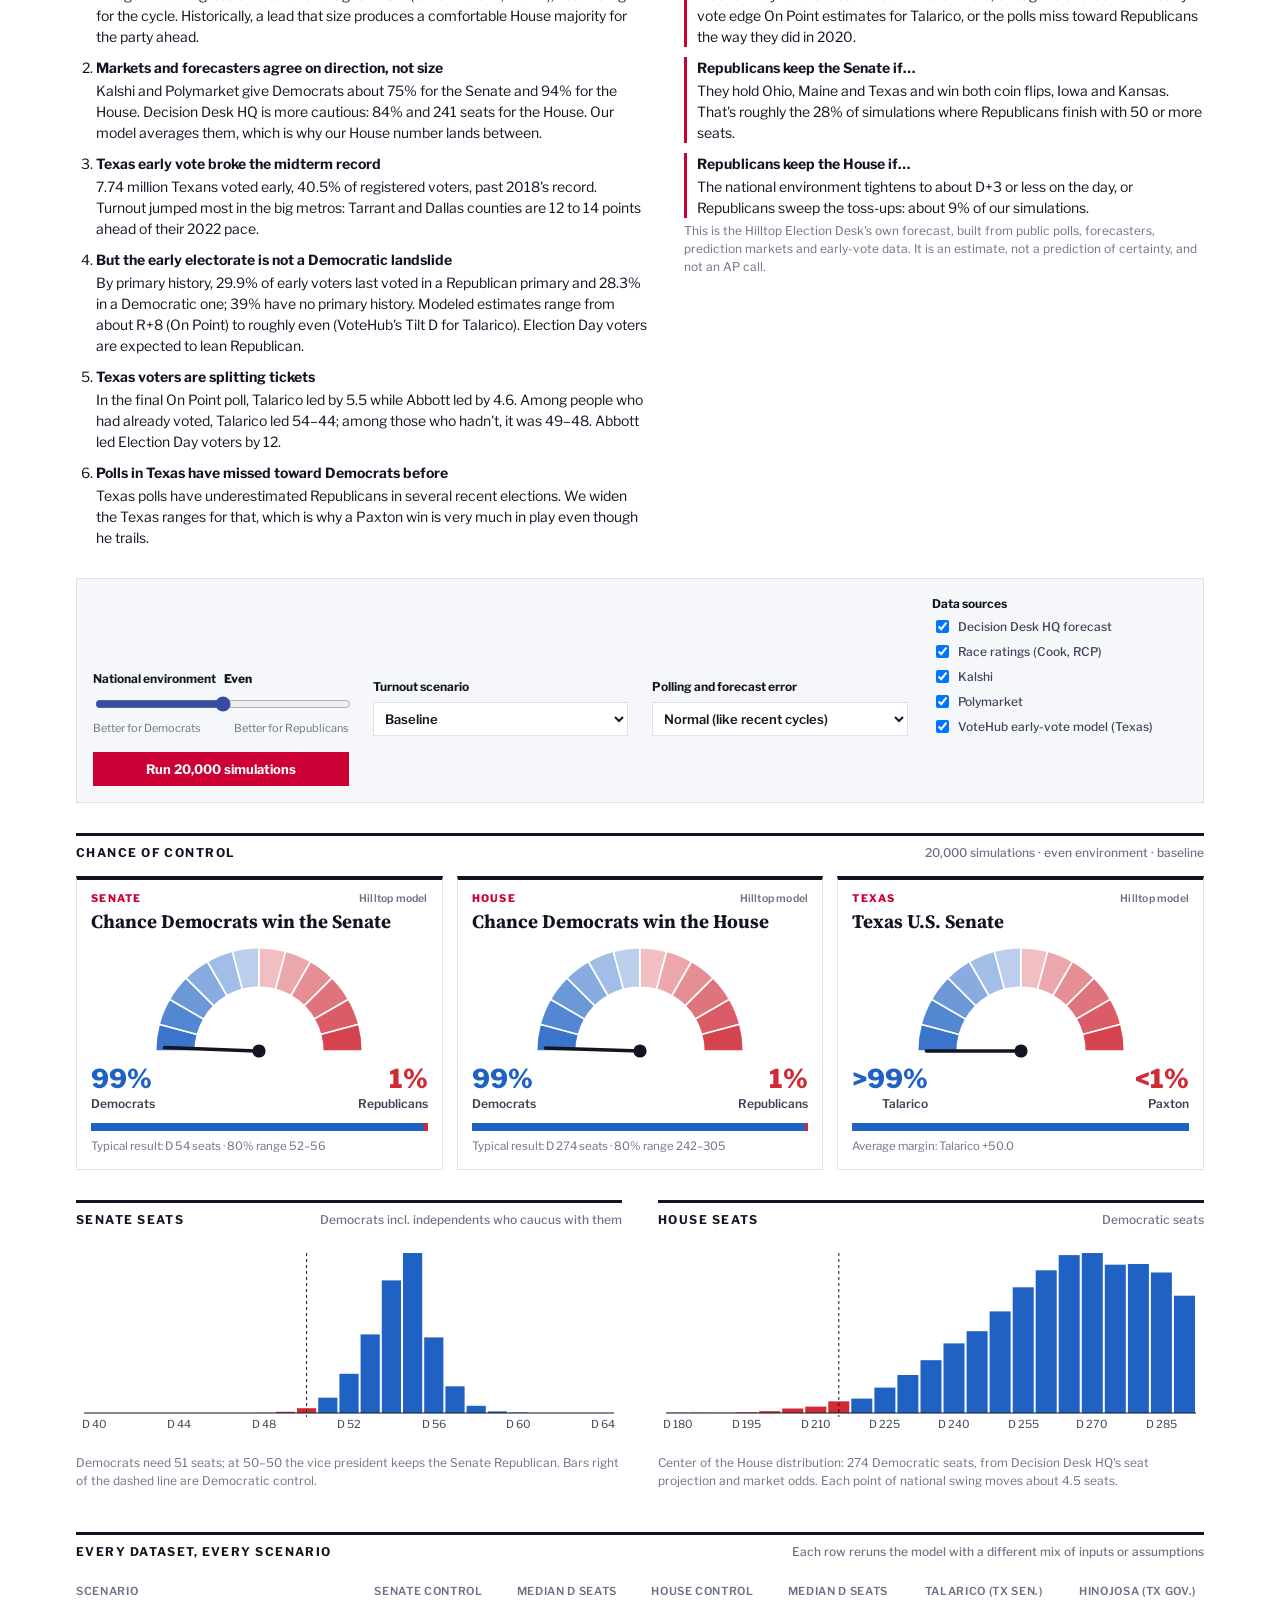
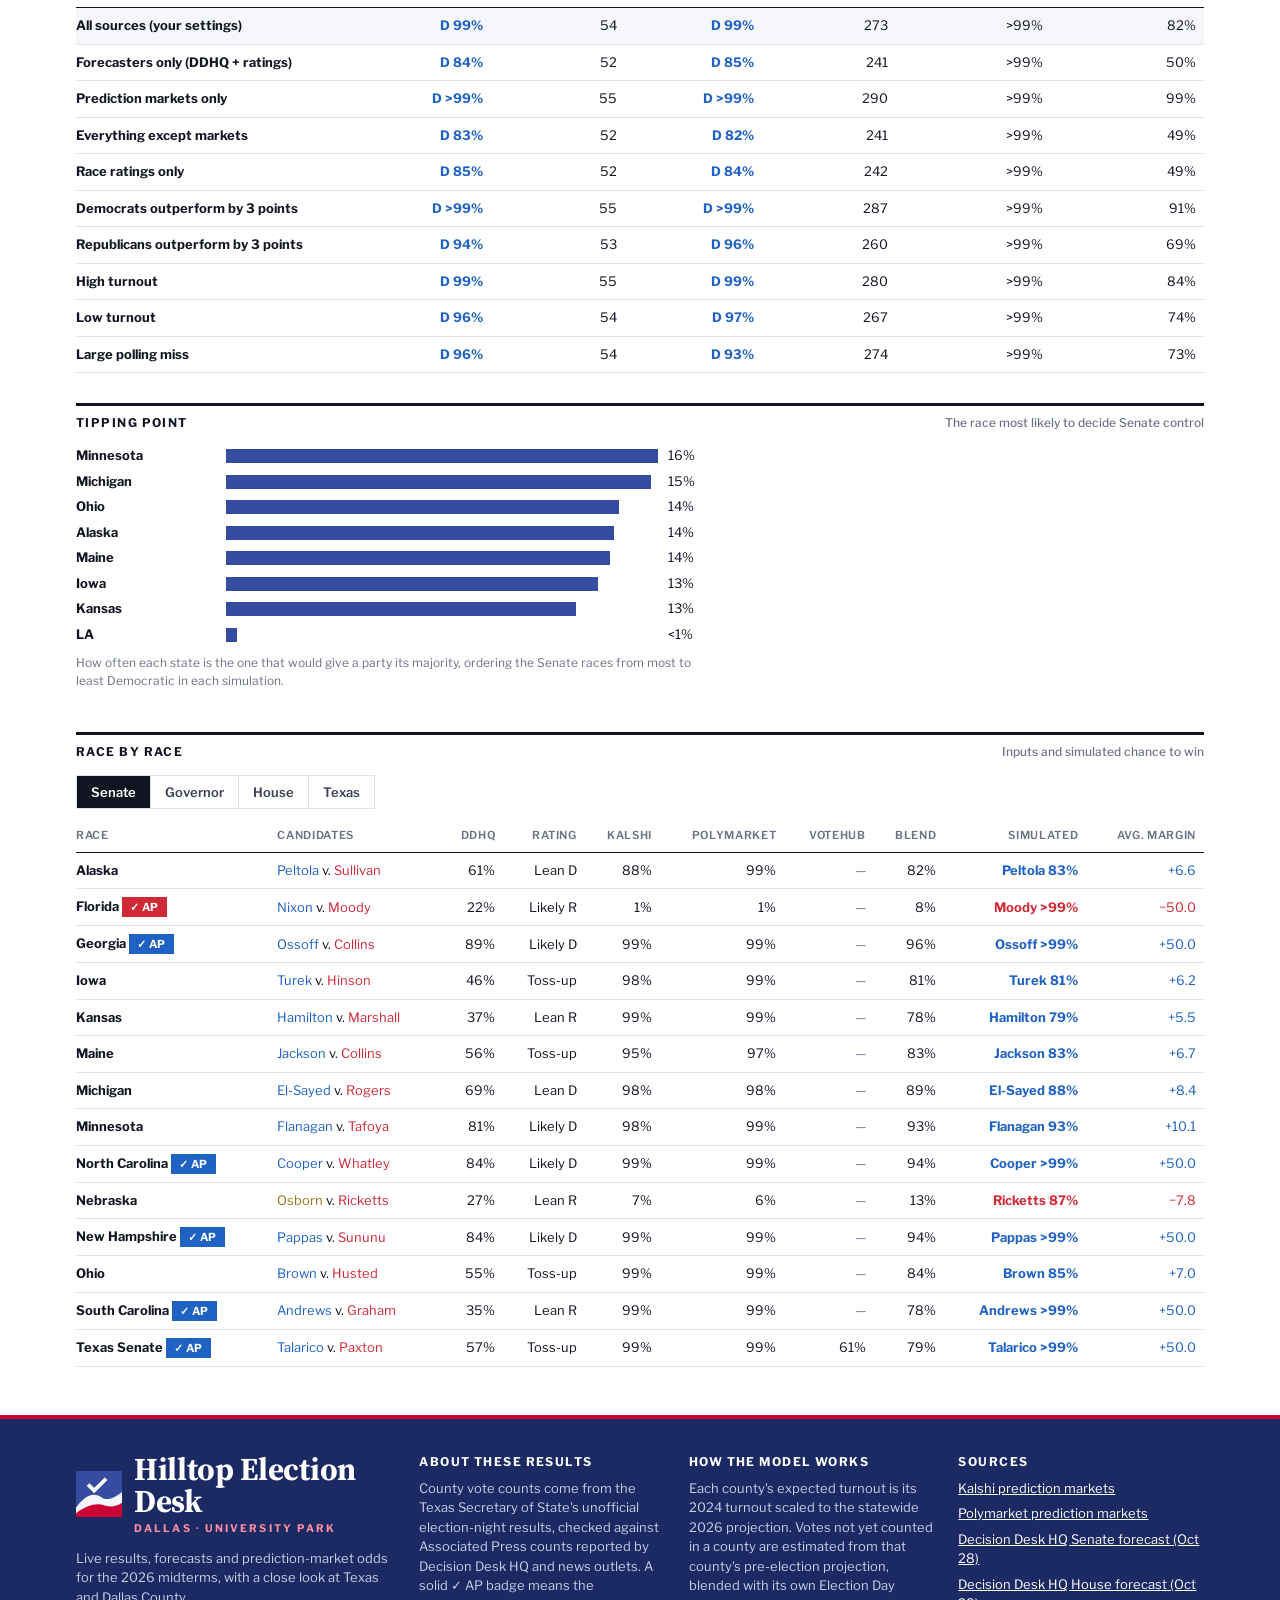
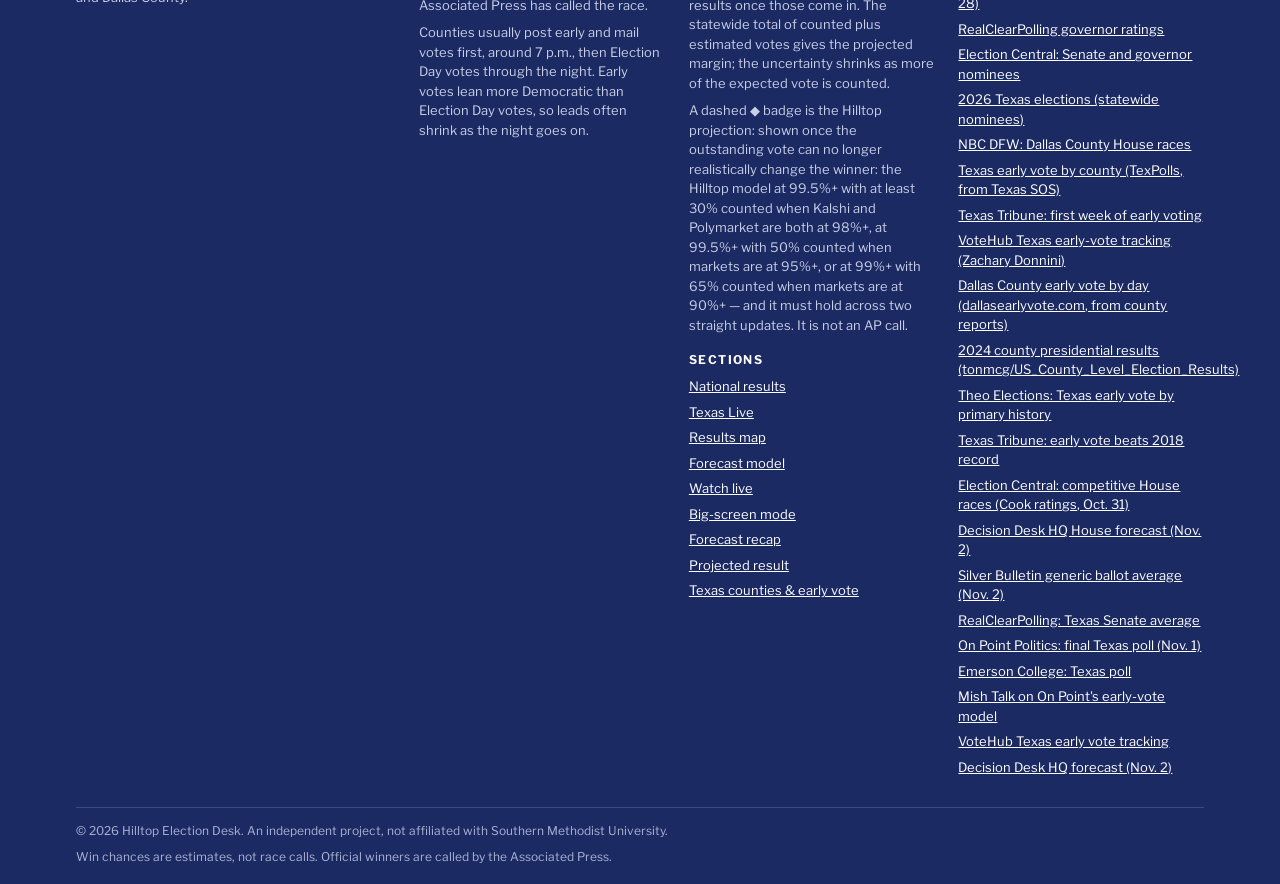
==== commit 4897043d: "Hilltop projections: decision-desk style tiers so clear races are projected sooner Co-Authored-By: C" ====
--- a/forecast.html
+++ b/forecast.html
@@ -2,7 +2,7 @@
 <html lang="en">
 <head>
 <meta charset="utf-8">
-<meta name="build" content="1793754565">
+<meta name="build" content="1793765066">
 <meta name="viewport" content="width=device-width,initial-scale=1,viewport-fit=cover">
 <title>Forecast Model · Hilltop Election Desk</title>
 <meta name="description" content="The Hilltop forecast: 20,000 simulations of the 2026 midterms combining forecasters, prediction markets, ratings and early-vote modeling.">
@@ -17,8 +17,8 @@
 <link rel="preconnect" href="https://fonts.googleapis.com">
 <link rel="preconnect" href="https://fonts.gstatic.com" crossorigin>
 <link rel="stylesheet" href="https://fonts.googleapis.com/css2?family=Libre+Franklin:wght@400;500;600;700;800&family=Source+Serif+4:opsz,wght@8..60,600;8..60,700&display=swap">
-<link rel="stylesheet" href="assets/styles.css?v=1793754565">
-<link rel="stylesheet" href="assets/pages.css?v=1793754565">
+<link rel="stylesheet" href="assets/styles.css?v=1793765066">
+<link rel="stylesheet" href="assets/pages.css?v=1793765066">
 <style>body{margin:0}</style>
 </head>
 <body>
@@ -123,7 +123,7 @@
     <div>
       <h4>How the model works</h4>
       <p>Each county's expected turnout is its 2024 turnout scaled to the statewide 2026 projection. Votes not yet counted in a county are estimated from that county's pre-election projection, blended with its own Election Day results once those come in. The statewide total of counted plus estimated votes gives the projected margin; the uncertainty shrinks as more of the expected vote is counted.</p>
-      <p>A dashed ◆ badge is the Hilltop projection: shown only at 99%+ confidence with at least 80% counted, holding across two straight updates, and with prediction markets agreeing. It is not an AP call.</p>
+      <p>A dashed ◆ badge is the Hilltop projection: shown once the outstanding vote can no longer realistically change the winner: the Hilltop model at 99.5%+ with at least 30% counted when Kalshi and Polymarket are both at 98%+, at 99.5%+ with 50% counted when markets are at 95%+, or at 99%+ with 65% counted when markets are at 90%+ — and it must hold across two straight updates. It is not an AP call.</p>
       <h4 style="margin-top:16px">Sections</h4>
       <ul><li><a href="./">National results</a></li><li><a href="texas.html">Texas Live</a></li><li><a href="map.html">Results map</a></li><li><a href="forecast.html">Forecast model</a></li><li><a href="./#watch">Watch live</a></li><li><a href="tv.html">Big-screen mode</a></li><li><a href="recap.html">Forecast recap</a></li><li><a href="./#projection">Projected result</a></li><li><a href="./#counties">Texas counties &amp; early vote</a></li></ul>
     </div>
@@ -134,9 +134,9 @@
     <div class="legal"><span>© 2026 Hilltop Election Desk. An independent project, not affiliated with Southern Methodist University.</span><span>Win chances are estimates, not race calls. Official winners are called by the Associated Press.</span></div>
   </div>
 </footer>
-<script src="assets/chrome.js?v=1793754565"></script>
-<script src="assets/apdirect.js?v=1793754565"></script>
-<script src="assets/core.js?v=1793754565"></script>
-<script src="assets/forecast.js?v=1793754565"></script>
+<script src="assets/chrome.js?v=1793765066"></script>
+<script src="assets/apdirect.js?v=1793765066"></script>
+<script src="assets/core.js?v=1793765066"></script>
+<script src="assets/forecast.js?v=1793765066"></script>
 </body>
 </html>
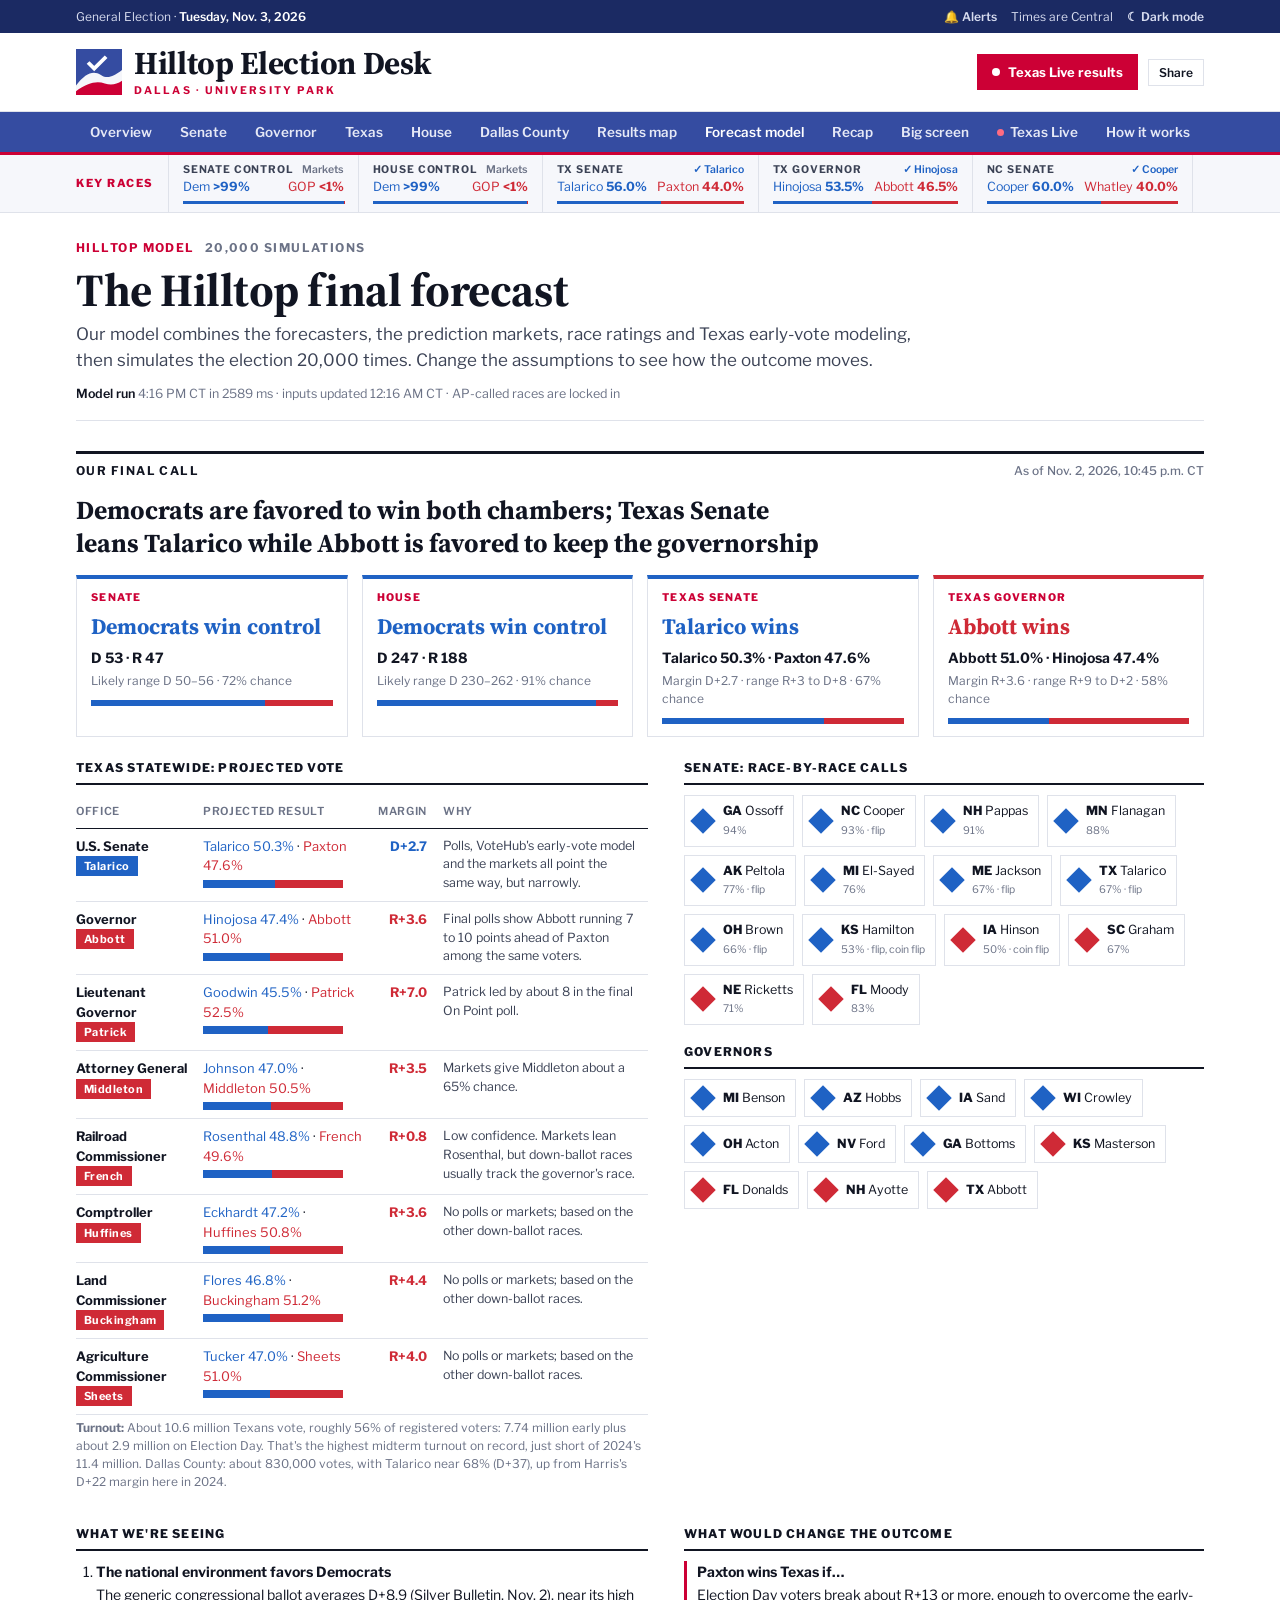
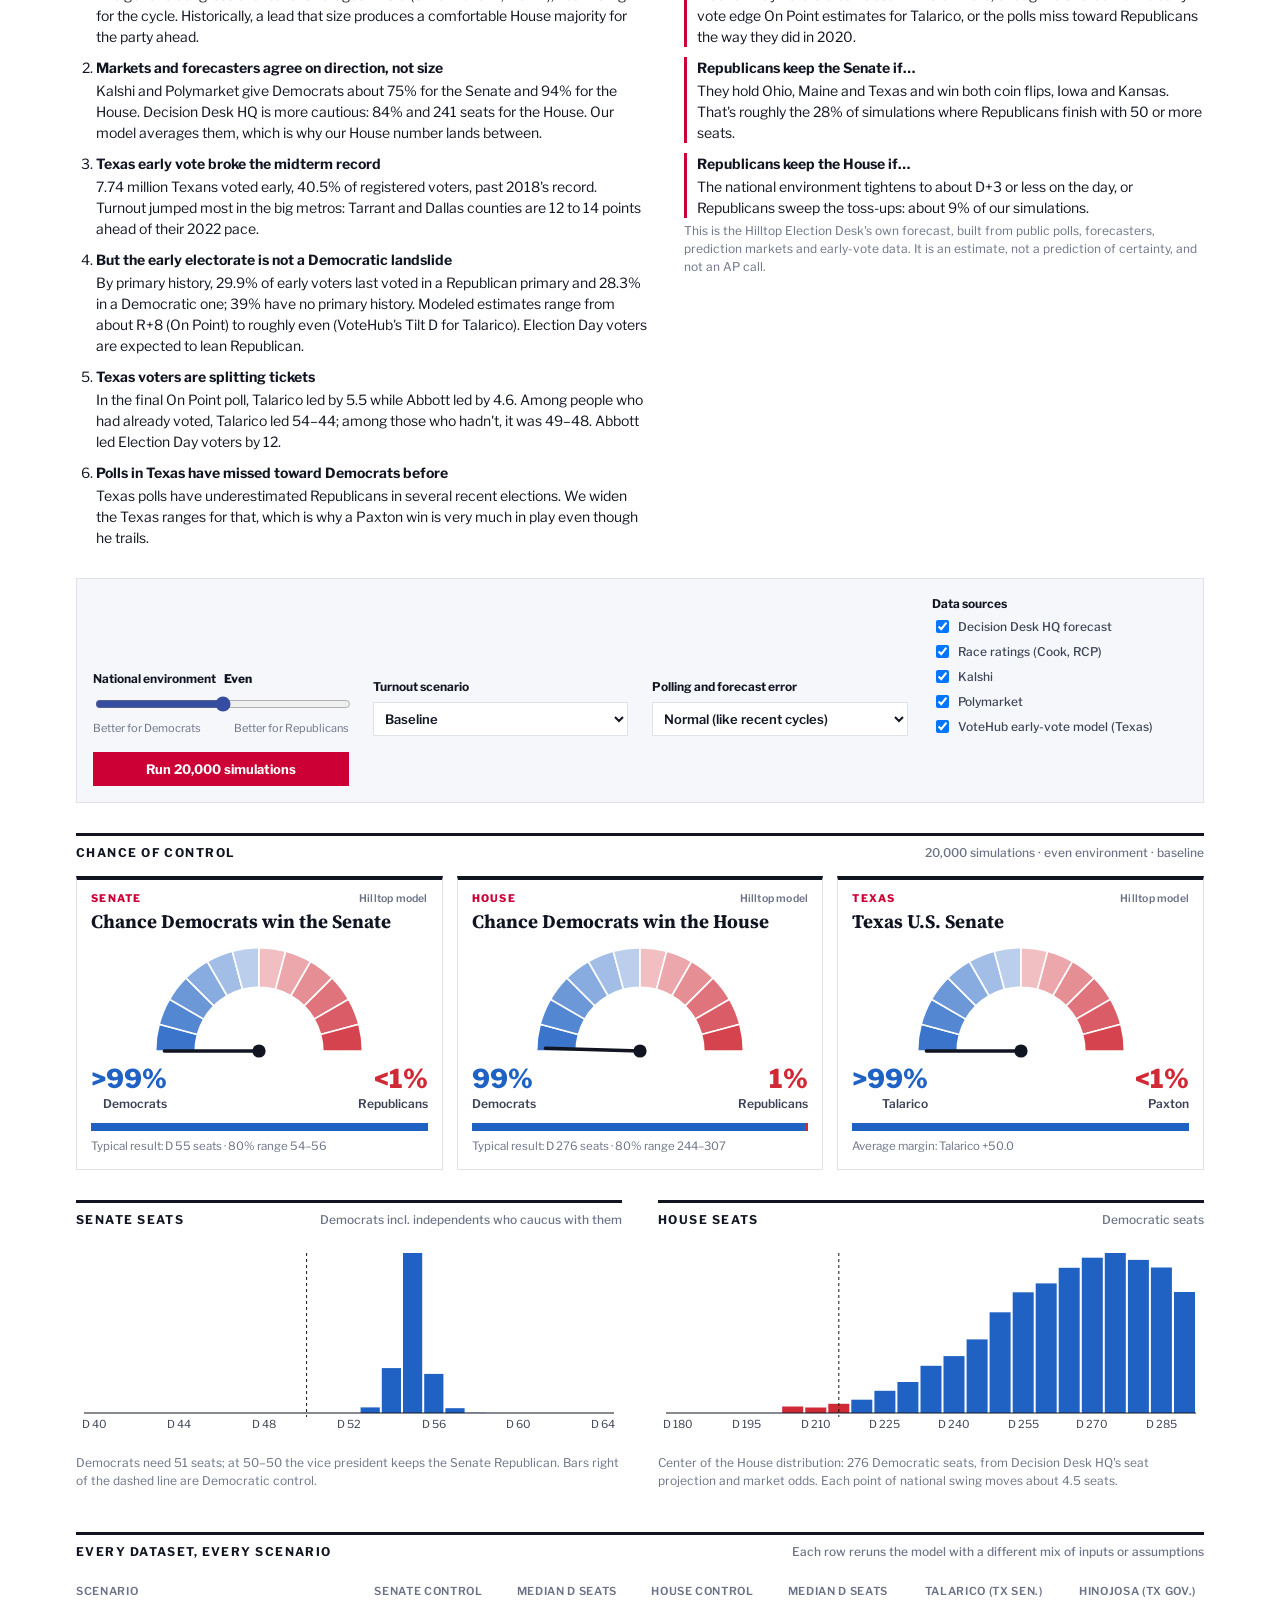
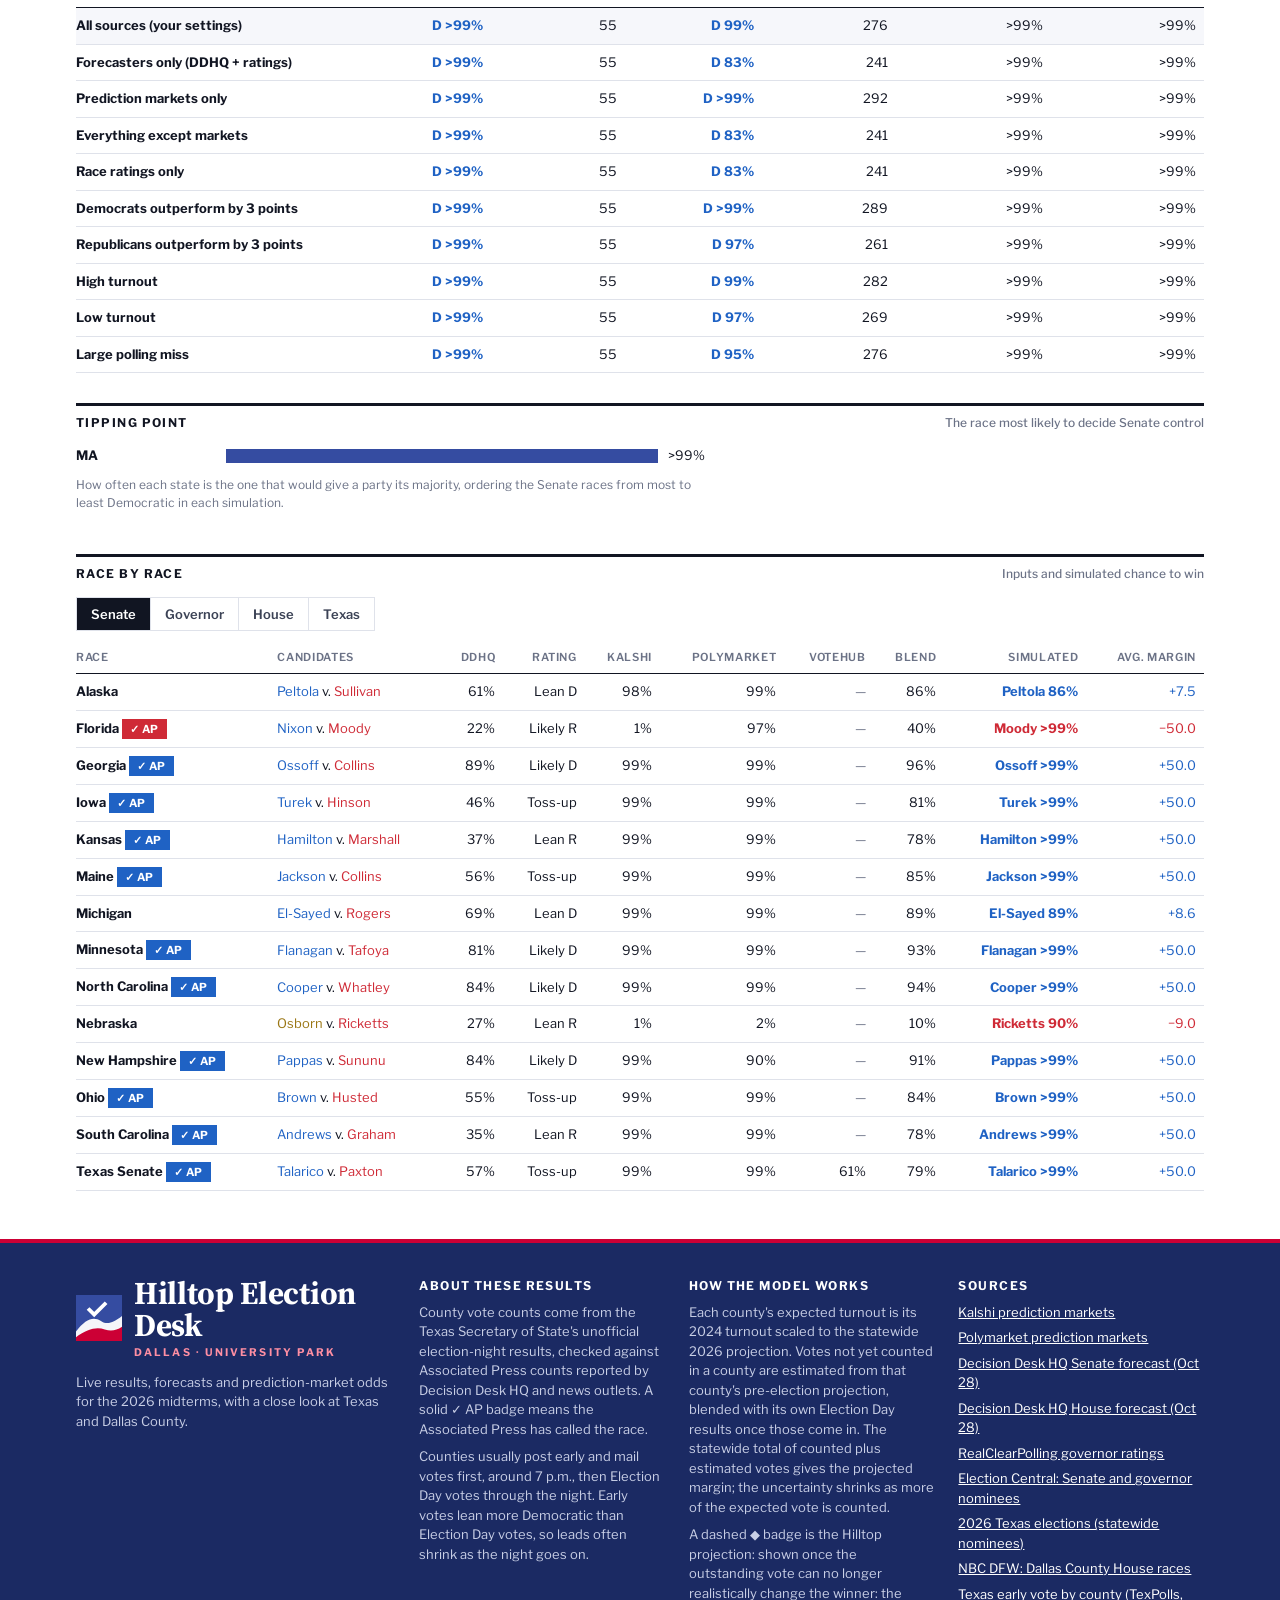
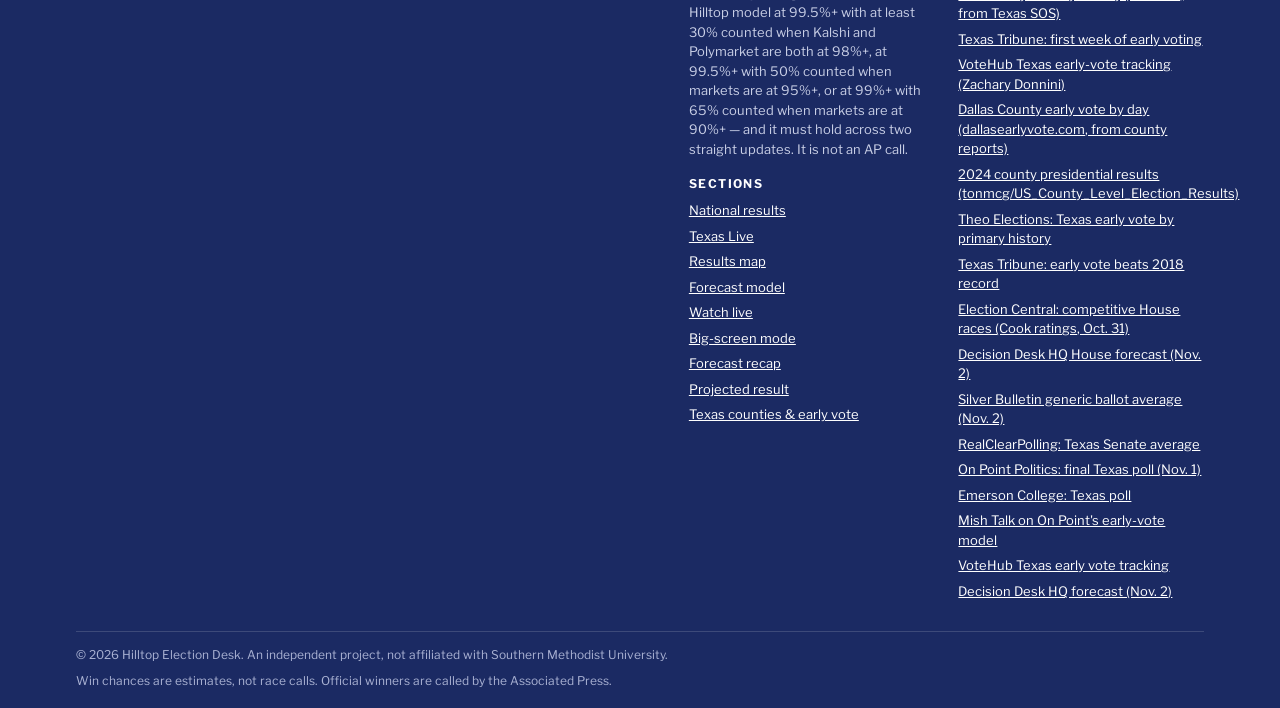
==== commit d772c211: "Texas page: Texas Legislature control (House and Senate seat charts) Co-Authored-By: Claude Opus 5.5" ====
--- a/forecast.html
+++ b/forecast.html
@@ -2,7 +2,7 @@
 <html lang="en">
 <head>
 <meta charset="utf-8">
-<meta name="build" content="1793765066">
+<meta name="build" content="1793773044">
 <meta name="viewport" content="width=device-width,initial-scale=1,viewport-fit=cover">
 <title>Forecast Model · Hilltop Election Desk</title>
 <meta name="description" content="The Hilltop forecast: 20,000 simulations of the 2026 midterms combining forecasters, prediction markets, ratings and early-vote modeling.">
@@ -17,8 +17,8 @@
 <link rel="preconnect" href="https://fonts.googleapis.com">
 <link rel="preconnect" href="https://fonts.gstatic.com" crossorigin>
 <link rel="stylesheet" href="https://fonts.googleapis.com/css2?family=Libre+Franklin:wght@400;500;600;700;800&family=Source+Serif+4:opsz,wght@8..60,600;8..60,700&display=swap">
-<link rel="stylesheet" href="assets/styles.css?v=1793765066">
-<link rel="stylesheet" href="assets/pages.css?v=1793765066">
+<link rel="stylesheet" href="assets/styles.css?v=1793773044">
+<link rel="stylesheet" href="assets/pages.css?v=1793773044">
 <style>body{margin:0}</style>
 </head>
 <body>
@@ -134,9 +134,9 @@
     <div class="legal"><span>© 2026 Hilltop Election Desk. An independent project, not affiliated with Southern Methodist University.</span><span>Win chances are estimates, not race calls. Official winners are called by the Associated Press.</span></div>
   </div>
 </footer>
-<script src="assets/chrome.js?v=1793765066"></script>
-<script src="assets/apdirect.js?v=1793765066"></script>
-<script src="assets/core.js?v=1793765066"></script>
-<script src="assets/forecast.js?v=1793765066"></script>
+<script src="assets/chrome.js?v=1793773044"></script>
+<script src="assets/apdirect.js?v=1793773044"></script>
+<script src="assets/core.js?v=1793773044"></script>
+<script src="assets/forecast.js?v=1793773044"></script>
 </body>
 </html>
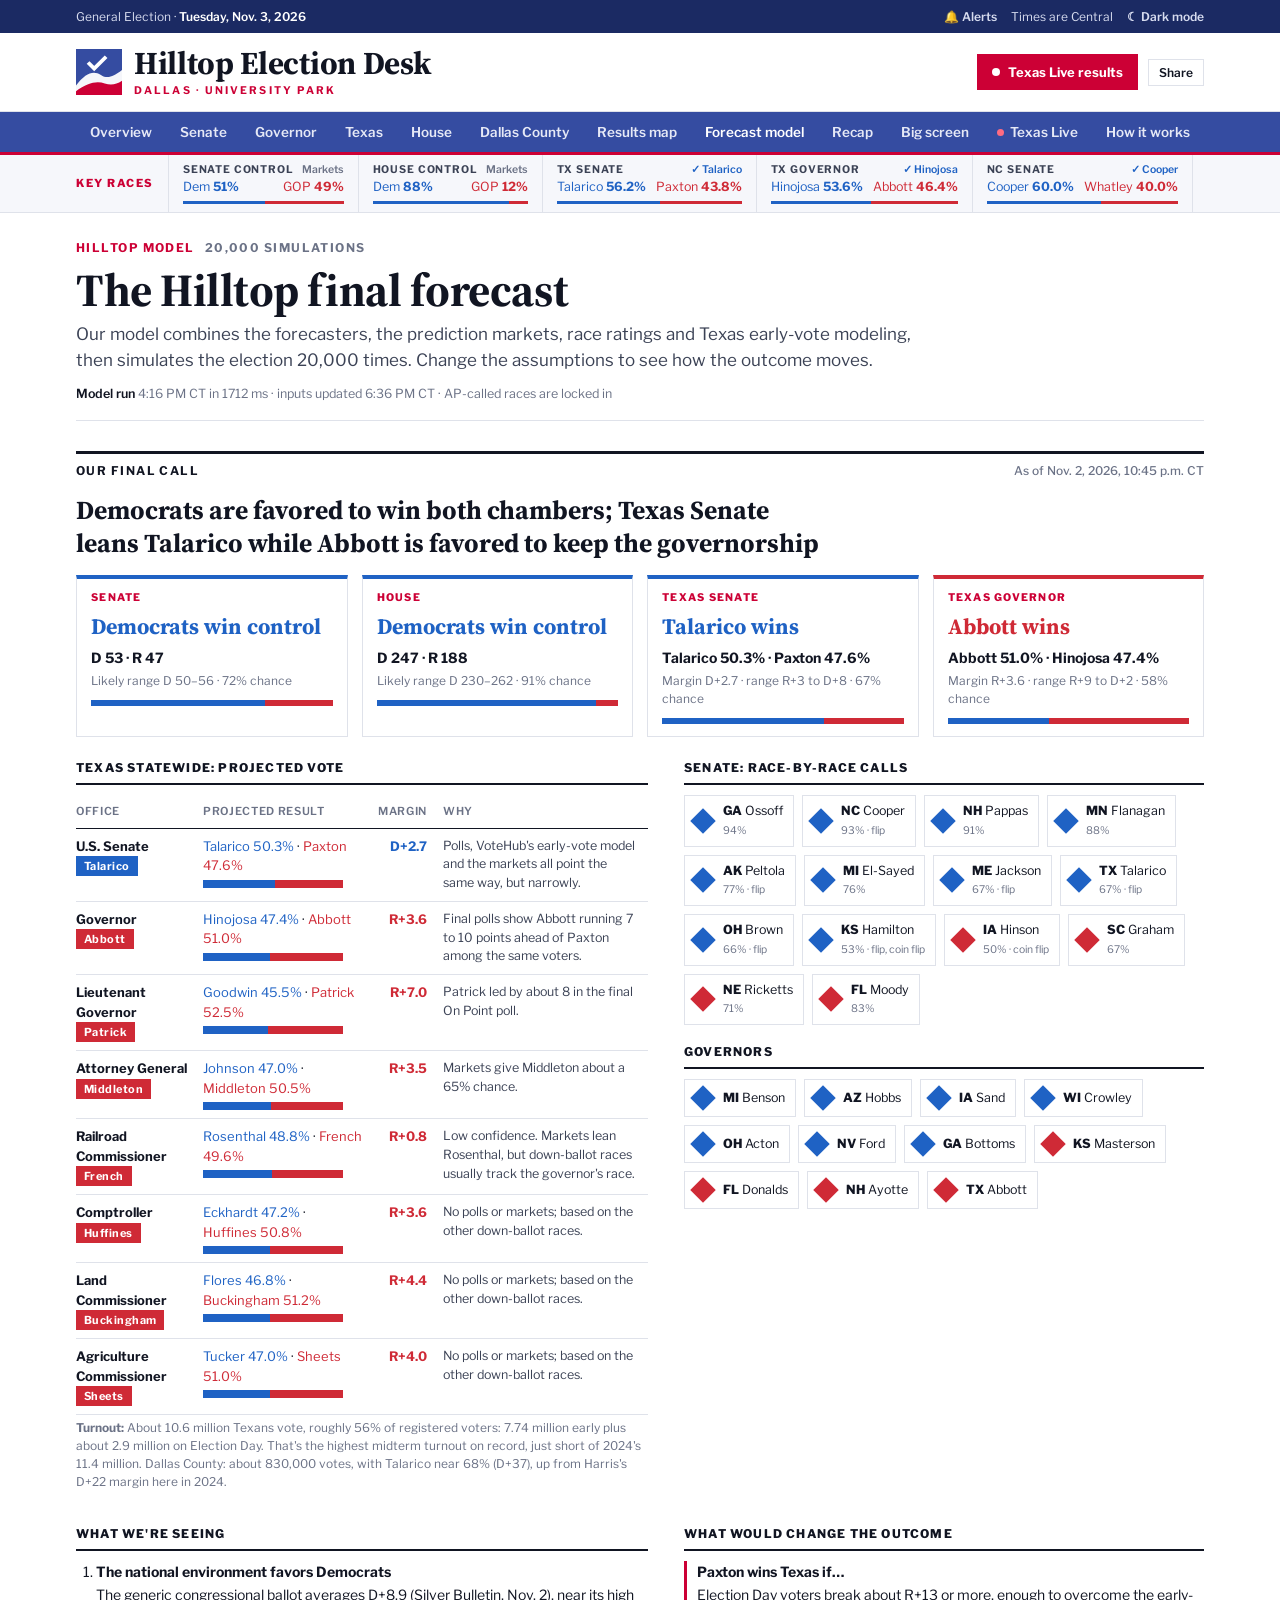
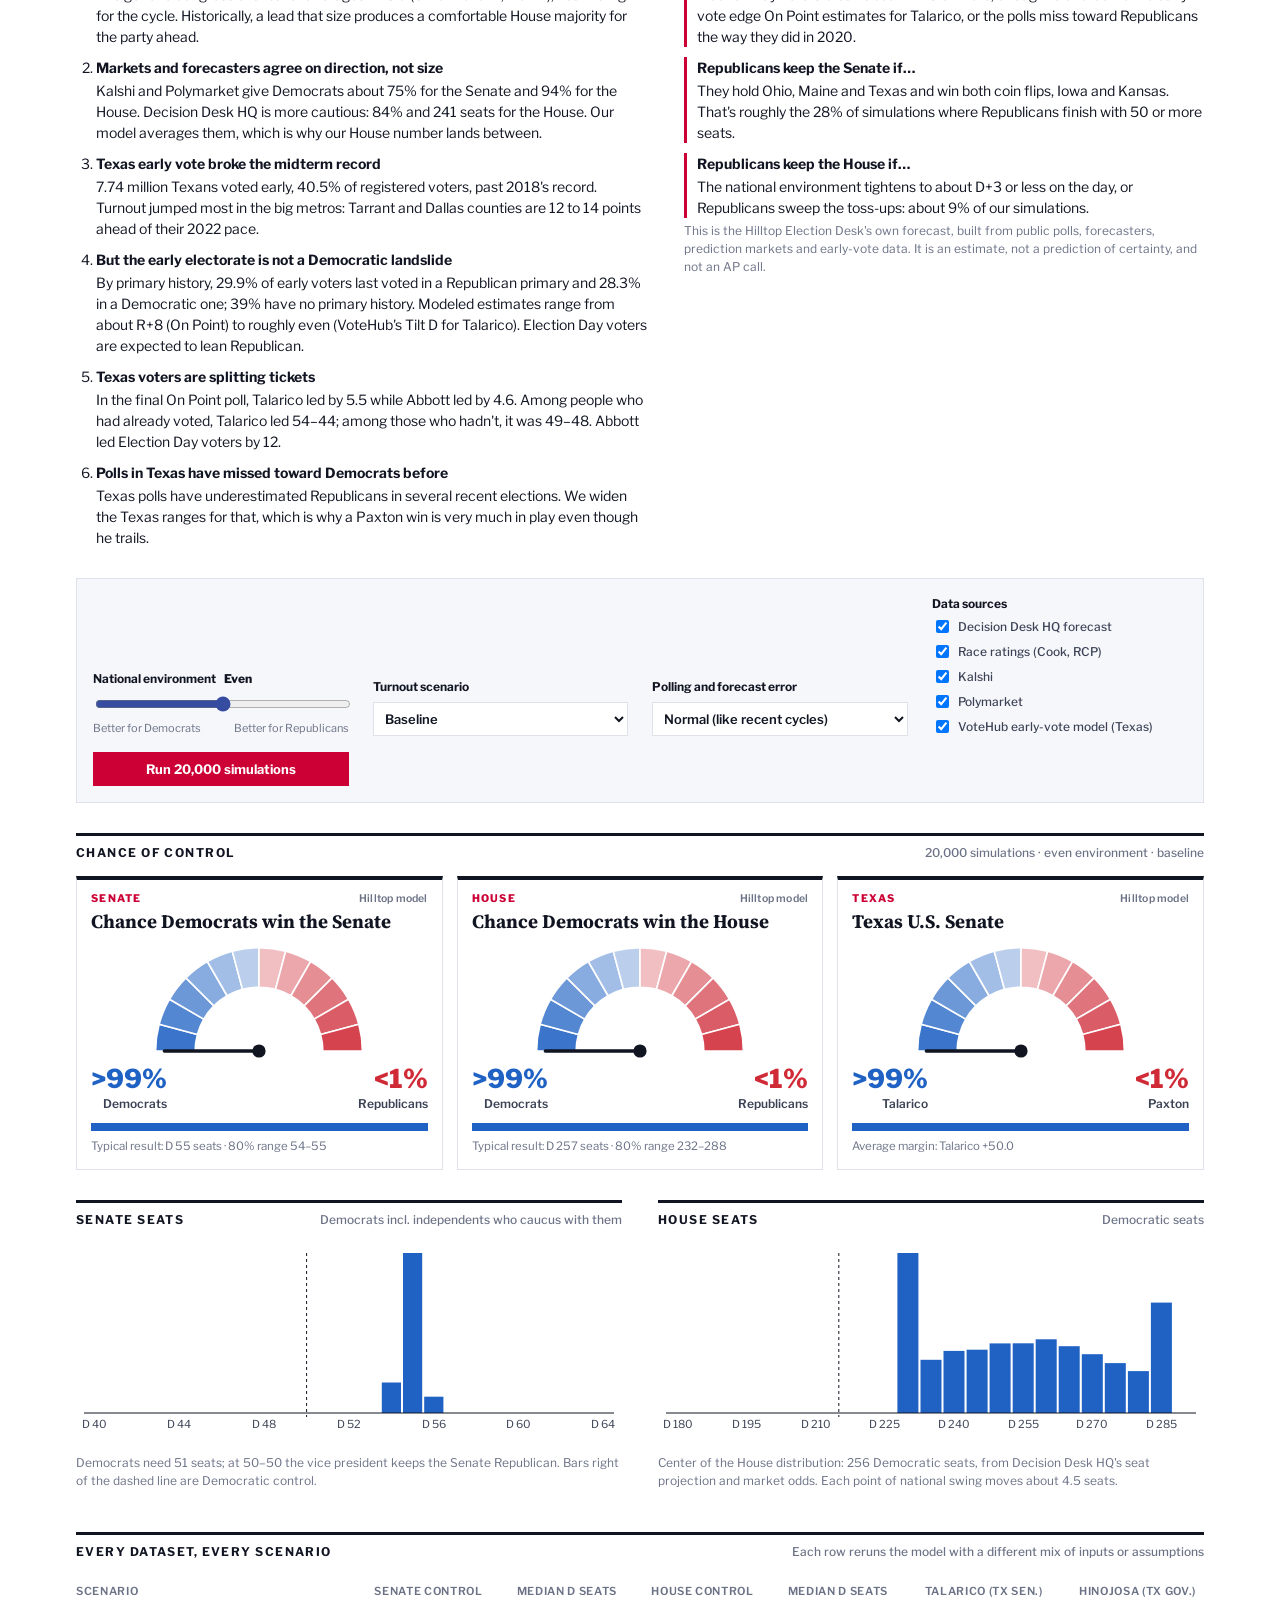
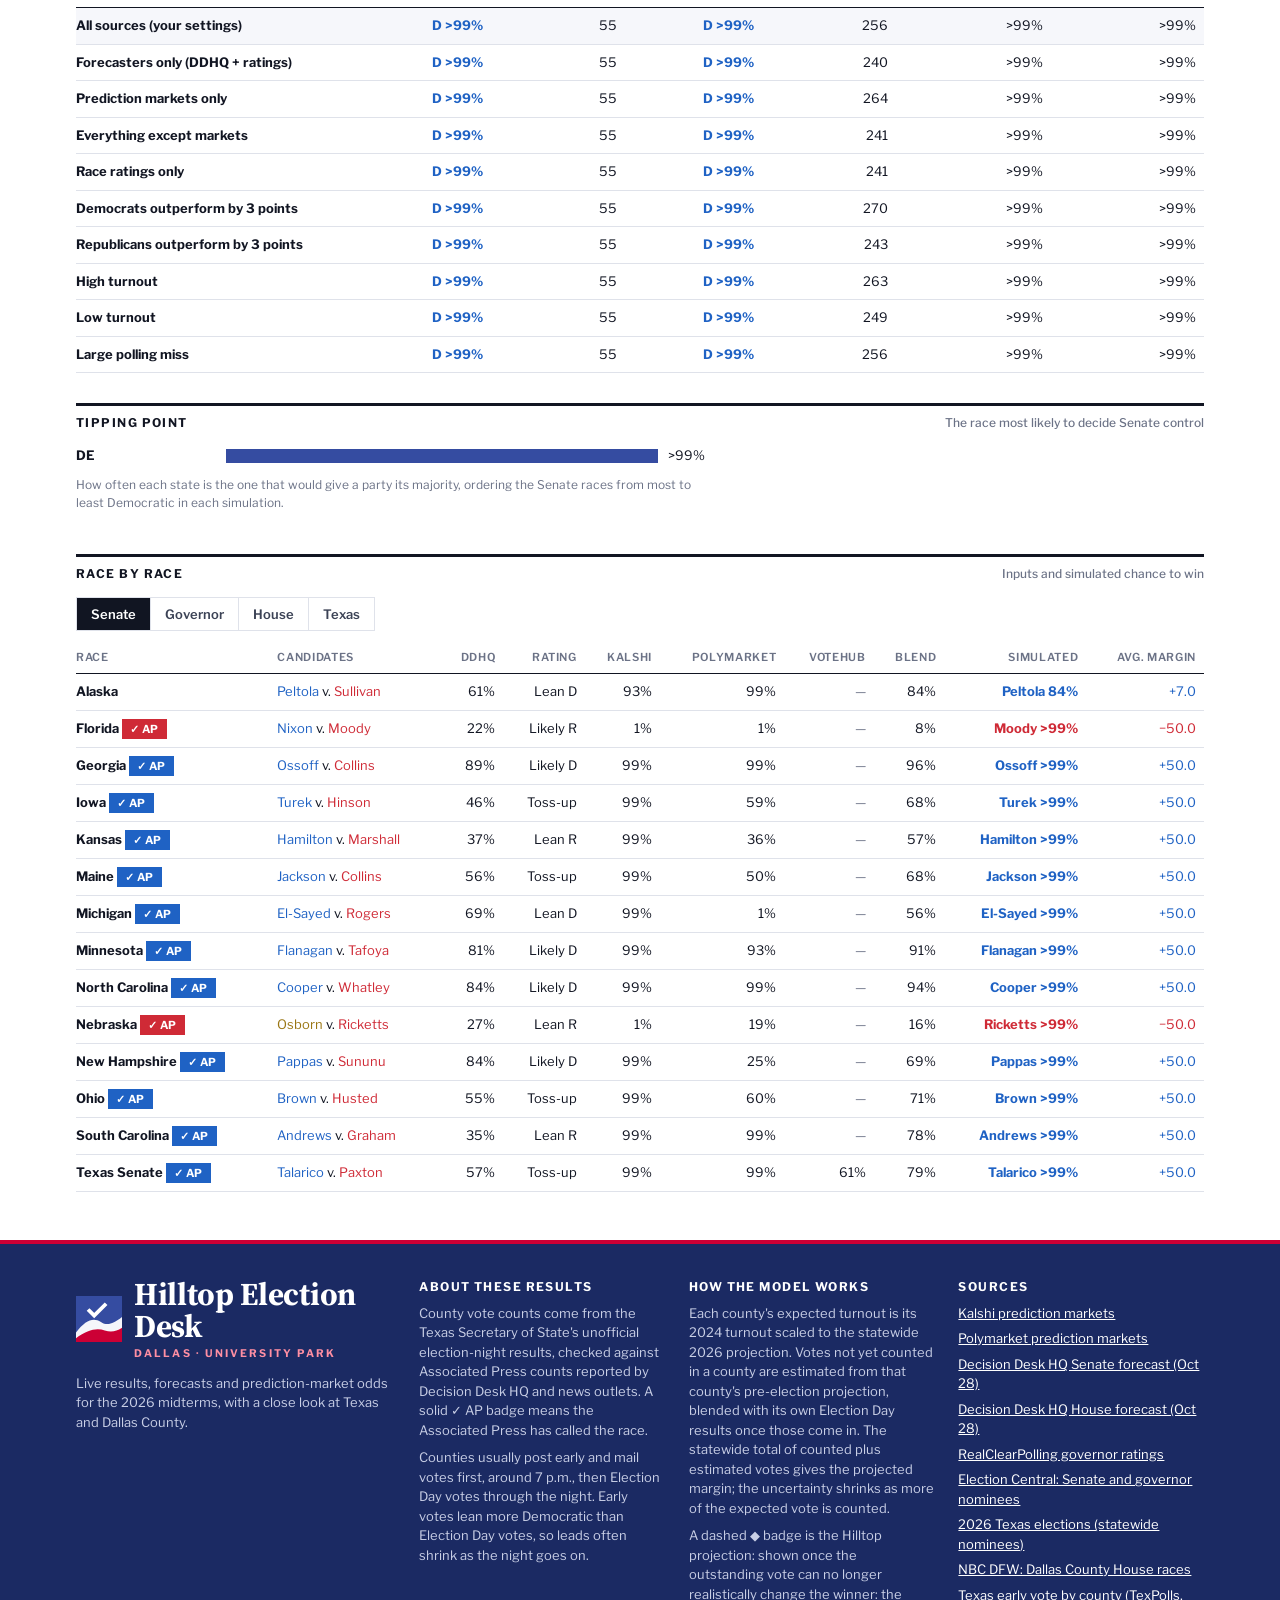
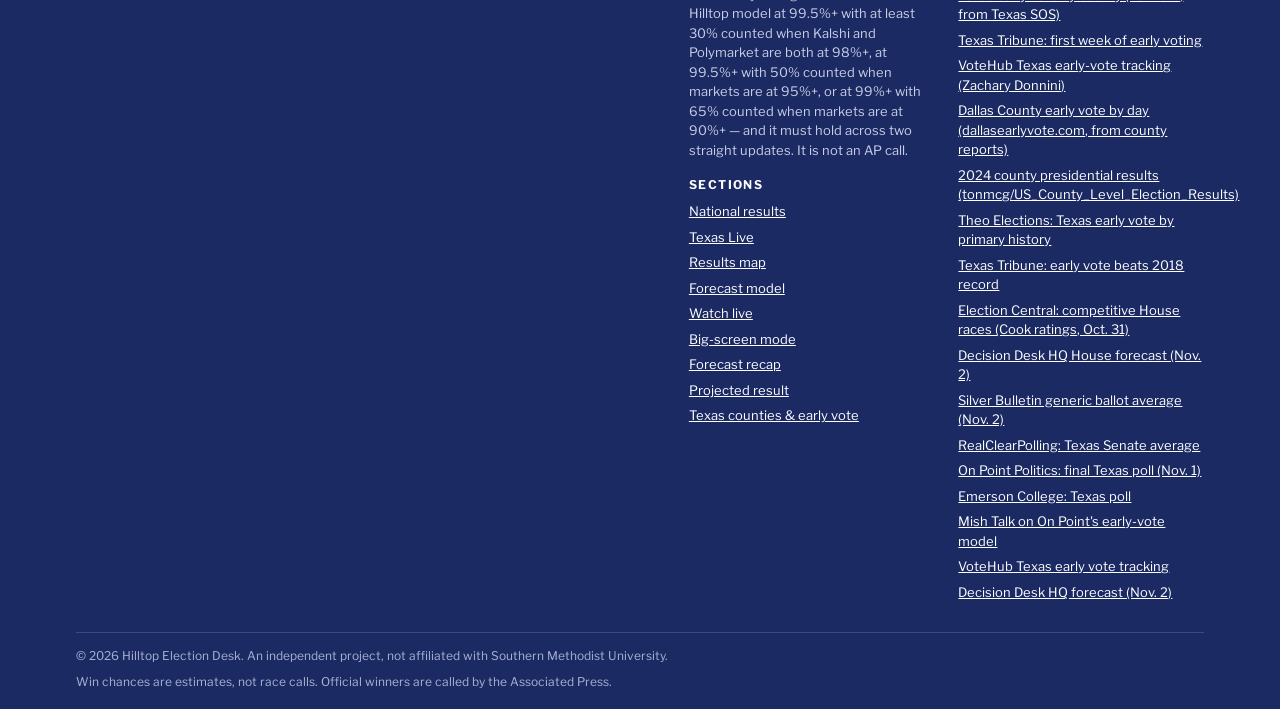
==== commit 8fcc02b5: "Votes coming in: Still counting / Called / All filter, state search, closest races first Co-Authored" ====
--- a/forecast.html
+++ b/forecast.html
@@ -2,7 +2,7 @@
 <html lang="en">
 <head>
 <meta charset="utf-8">
-<meta name="build" content="1793773044">
+<meta name="build" content="1793839029">
 <meta name="viewport" content="width=device-width,initial-scale=1,viewport-fit=cover">
 <title>Forecast Model · Hilltop Election Desk</title>
 <meta name="description" content="The Hilltop forecast: 20,000 simulations of the 2026 midterms combining forecasters, prediction markets, ratings and early-vote modeling.">
@@ -17,8 +17,8 @@
 <link rel="preconnect" href="https://fonts.googleapis.com">
 <link rel="preconnect" href="https://fonts.gstatic.com" crossorigin>
 <link rel="stylesheet" href="https://fonts.googleapis.com/css2?family=Libre+Franklin:wght@400;500;600;700;800&family=Source+Serif+4:opsz,wght@8..60,600;8..60,700&display=swap">
-<link rel="stylesheet" href="assets/styles.css?v=1793773044">
-<link rel="stylesheet" href="assets/pages.css?v=1793773044">
+<link rel="stylesheet" href="assets/styles.css?v=1793839029">
+<link rel="stylesheet" href="assets/pages.css?v=1793839029">
 <style>body{margin:0}</style>
 </head>
 <body>
@@ -134,9 +134,9 @@
     <div class="legal"><span>© 2026 Hilltop Election Desk. An independent project, not affiliated with Southern Methodist University.</span><span>Win chances are estimates, not race calls. Official winners are called by the Associated Press.</span></div>
   </div>
 </footer>
-<script src="assets/chrome.js?v=1793773044"></script>
-<script src="assets/apdirect.js?v=1793773044"></script>
-<script src="assets/core.js?v=1793773044"></script>
-<script src="assets/forecast.js?v=1793773044"></script>
+<script src="assets/chrome.js?v=1793839029"></script>
+<script src="assets/apdirect.js?v=1793839029"></script>
+<script src="assets/core.js?v=1793839029"></script>
+<script src="assets/forecast.js?v=1793839029"></script>
 </body>
 </html>
--- a/assets/styles.css
+++ b/assets/styles.css
@@ -376,3 +376,13 @@
 .vin-b i{display:block;height:100%}
 .vin-empty{color:var(--fg-2);font-size:14px;margin:4px 0 0}
 .vin-more{margin-top:10px;background:none;border:1px solid var(--rule);color:var(--fg);font:700 13px var(--f-sans);padding:7px 14px;cursor:pointer}
+
+.vin-bar{display:flex;flex-wrap:wrap;gap:8px 12px;align-items:center;justify-content:space-between;margin-bottom:8px}
+.vin-stat{display:flex;border:1px solid var(--fg)}
+.vin-stat button{background:var(--bg);color:var(--fg);border:0;border-right:1px solid var(--fg);font:700 13px var(--f-sans);padding:7px 12px;cursor:pointer}
+.vin-stat button:last-child{border-right:0}
+.vin-stat button span{font-weight:600;color:var(--muted);margin-left:4px}
+.vin-stat button[aria-pressed="true"]{background:var(--fg);color:var(--bg)}
+.vin-stat button[aria-pressed="true"] span{color:inherit;opacity:.7}
+.vin-q{flex:1 1 200px;max-width:280px;font:500 14px var(--f-sans);padding:7px 10px;border:1px solid var(--rule);background:var(--bg);color:var(--fg)}
+@media (max-width:520px){.vin-q{max-width:none}}
